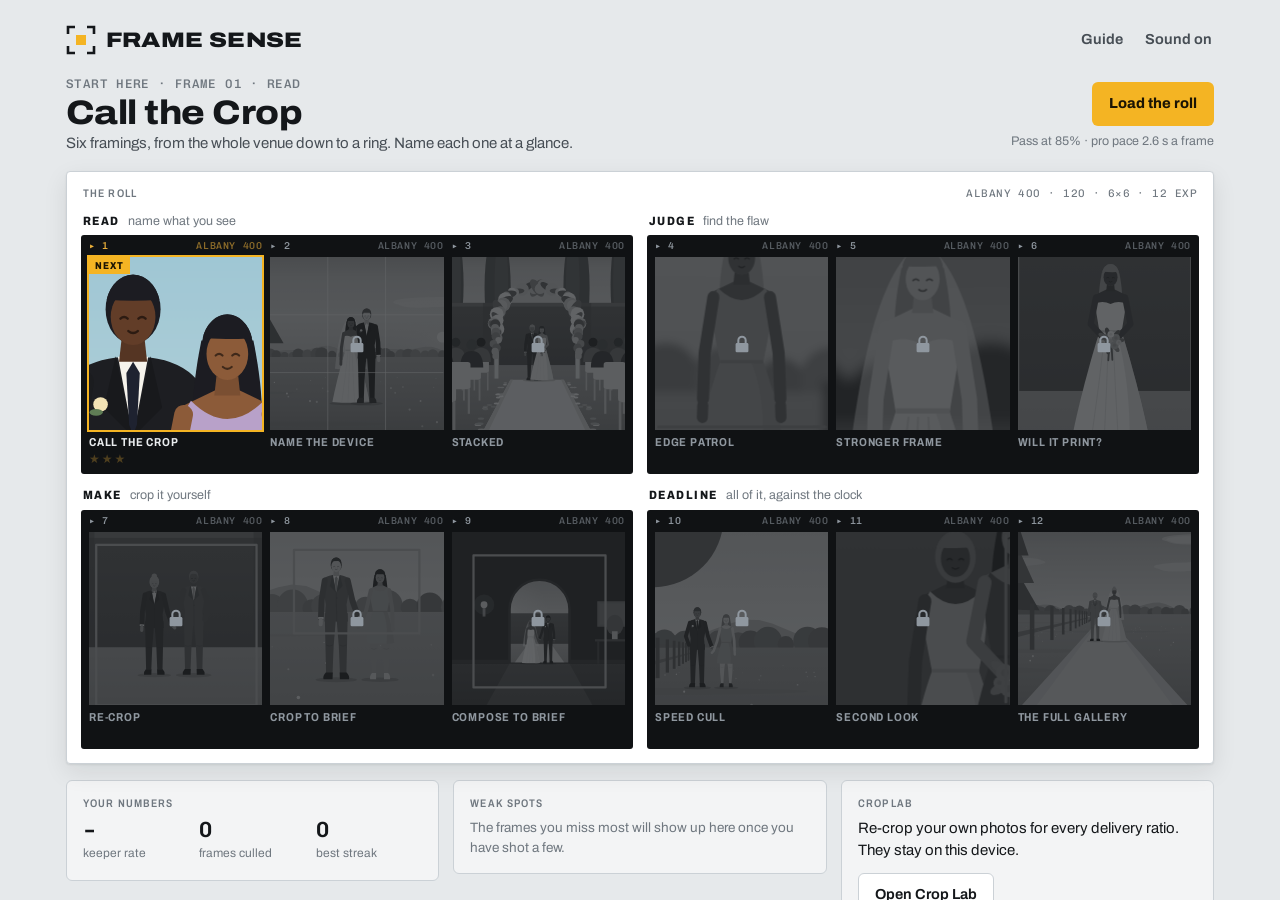
==== frame-sense/index.html @ 5f6c0ddd "Frame Sense: playable build with all twelve levels Adds the interface: the contact-sheet level map, " ====
<!doctype html>
<html lang="en">
<head>
<meta charset="utf-8">
<meta name="viewport" content="width=device-width,initial-scale=1,viewport-fit=cover">
<style>:root{color-scheme:light;padding:env(safe-area-inset-top,0px) 0 env(safe-area-inset-bottom,0px)}body{margin:0;font:14px system-ui,sans-serif}img{max-width:100%}[hidden]{display:none!important}</style>
</head>
<body>
<!-- Frame Sense. Generated by build.mjs from the files in src/. Edit those, then run: node build.mjs -->
<title>Frame Sense</title>
<meta name="claude:viewport-fit-sides" content="cover">
<link rel="stylesheet" href="https://fonts.googleapis.com/css2?family=Archivo:wdth,wght@62..125,100..900&family=Chivo+Mono:wght@400;500;600&display=swap">
<style>
/* Layout: a contact sheet on a light table. One roll of twelve 6x6 frames is the level map;
   a drill is a viewfinder — black stage, frame lines, a data strip underneath. */
:root {
  --bg: #e6e9eb; --surface: #f3f4f5; --raise: #ffffff;
  --ink: #14171a; --ink-2: #474e55; --ink-3: #6f777f; --line: #cbd1d6;
  --film: #101214; --film-2: #1c1f22; --film-ink: #f0b33a; --film-text: #e9ecee; --film-mute: #8f979f;
  --stage: #0c0d0f; --stage-2: #191c1f; --stage-ink: #eceff1; --stage-ink-2: #9ea6ae; --stage-line: #2e3238;
  --marker: #f4b423; --marker-ink: #1b1403; --marker-text: #7a4f00;
  --keep: #167f4f; --keep-bg: #dbf0e4; --miss: #c2332d; --miss-bg: #f8dfdd;
  --keep-hi: #41d28d; --miss-hi: #ff6f69;
  --focus: #14171a;
  --shadow: 0 1px 2px rgba(16, 20, 24, .08), 0 8px 24px rgba(16, 20, 24, .09);
  --font-display: 'Archivo', 'Helvetica Neue', Helvetica, Arial, sans-serif;
  --font-body: 'Archivo', system-ui, -apple-system, 'Segoe UI', Roboto, sans-serif;
  --font-data: 'Chivo Mono', ui-monospace, 'SF Mono', Menlo, Consolas, monospace;
  --gut-l: max(16px, env(safe-area-inset-left, 0px));
  --gut-r: max(16px, env(safe-area-inset-right, 0px));
}
@media (prefers-color-scheme: dark) {
  :root:not([data-theme="light"]) {
    --bg: #15171a; --surface: #1c1f22; --raise: #25292d;
    --ink: #eceef0; --ink-2: #b0b7be; --ink-3: #858d95; --line: #353b41;
    --film: #07080a; --film-2: #141618; --film-ink: #f0b33a; --film-text: #e9ecee; --film-mute: #8f979f;
    --stage: #07080a; --stage-2: #141618; --stage-ink: #eceff1; --stage-ink-2: #9ea6ae; --stage-line: #2e3238;
    --marker: #f4b423; --marker-ink: #1b1403; --marker-text: #f4b423;
    --keep: #41d28d; --keep-bg: #12301f; --miss: #ff6f69; --miss-bg: #3a1917;
    --keep-hi: #41d28d; --miss-hi: #ff6f69;
    --focus: #f4b423;
    --shadow: 0 1px 2px rgba(0, 0, 0, .4), 0 8px 24px rgba(0, 0, 0, .35);
    color-scheme: dark;
  }
}
:root[data-theme="dark"] {
  --bg: #15171a; --surface: #1c1f22; --raise: #25292d;
  --ink: #eceef0; --ink-2: #b0b7be; --ink-3: #858d95; --line: #353b41;
  --film: #07080a; --film-2: #141618; --film-ink: #f0b33a; --film-text: #e9ecee; --film-mute: #8f979f;
  --stage: #07080a; --stage-2: #141618; --stage-ink: #eceff1; --stage-ink-2: #9ea6ae; --stage-line: #2e3238;
  --marker: #f4b423; --marker-ink: #1b1403; --marker-text: #f4b423;
  --keep: #41d28d; --keep-bg: #12301f; --miss: #ff6f69; --miss-bg: #3a1917;
  --keep-hi: #41d28d; --miss-hi: #ff6f69;
  --focus: #f4b423;
  --shadow: 0 1px 2px rgba(0, 0, 0, .4), 0 8px 24px rgba(0, 0, 0, .35);
  color-scheme: dark;
}

html, body { height: 100%; }
body {
  background: var(--bg); color: var(--ink);
  font-family: var(--font-body); font-size: 15px; line-height: 1.45;
  -webkit-text-size-adjust: 100%; -webkit-tap-highlight-color: transparent;
  overflow: hidden;
}
*, *::before, *::after { box-sizing: border-box; }
h1, h2, h3, p, ul, ol, figure { margin: 0; }
ul, ol { padding: 0; list-style: none; }
button { font: inherit; color: inherit; background: none; border: 0; padding: 0; cursor: pointer; }
button:disabled { cursor: default; }
svg { display: block; }
:focus-visible { outline: 2px solid var(--focus); outline-offset: 2px; }

.app { height: 100%; }
.screen { height: 100%; overflow-y: auto; overscroll-behavior: contain; -webkit-overflow-scrolling: touch; }
.wrap { max-width: 1180px; margin-inline: auto; padding-left: var(--gut-l); padding-right: var(--gut-r); padding-block: 18px 40px; }

/* ---------- type ---------- */
.label { font: 600 11px/1.2 var(--font-display); font-stretch: 82%; letter-spacing: .1em; text-transform: uppercase; color: var(--ink-3); }
.data { font-family: var(--font-data); font-variant-numeric: tabular-nums; }
.h-display { font: 800 clamp(28px, 5vw, 44px)/1.02 var(--font-display); font-stretch: 112%; letter-spacing: -.015em; text-wrap: balance; }
.h-2 { font: 750 20px/1.15 var(--font-display); font-stretch: 106%; letter-spacing: -.005em; text-wrap: balance; }
.lede { font-size: 16px; color: var(--ink-2); max-width: 62ch; }

/* ---------- buttons ---------- */
.btn {
  display: inline-flex; align-items: center; justify-content: center; gap: 8px;
  min-height: 44px; padding: 9px 16px; border-radius: 6px;
  border: 1px solid var(--line); background: var(--raise); color: var(--ink);
  font: 650 14.5px/1.1 var(--font-body); white-space: nowrap;
  transition: transform .08s ease, background-color .12s ease, border-color .12s ease;
}
.btn:hover { border-color: var(--ink-3); }
.btn:active { transform: translateY(1px); }
.btn-primary { background: var(--marker); color: var(--marker-ink); border-color: transparent; font-weight: 750; }
.btn-primary:hover { border-color: transparent; filter: brightness(1.05); }
.btn-quiet { background: transparent; border-color: transparent; color: var(--ink-2); padding-inline: 10px; }
.btn-quiet:hover { background: var(--surface); border-color: transparent; color: var(--ink); }
.btn[disabled] { opacity: .45; }
.btn kbd, .opt kbd, .hintkey {
  font: 500 11px/1 var(--font-data); padding: 3px 5px; border-radius: 4px; border: 1px solid currentColor; opacity: .55;
}
@media (hover: none) { .btn kbd, .opt kbd, .hintkey, .keys-only { display: none !important; } }

/* ---------- home ---------- */
.mast { display: flex; align-items: center; gap: 14px; flex-wrap: wrap; padding-bottom: 16px; }
.brand { display: flex; align-items: center; gap: 10px; margin-right: auto; }
.brand svg { width: 30px; height: 30px; flex: none; }
.brand h1 { font: 850 clamp(17px, 4.7vw, 21px)/1 var(--font-display); font-stretch: 122%; letter-spacing: .01em; text-transform: uppercase; white-space: nowrap; }
.mast-tools { display: flex; gap: 2px; margin-right: -8px; }
.mast-tools .btn { padding-inline: 9px; }

.sheet { background: var(--raise); border: 1px solid var(--line); border-radius: 4px; padding: 14px; box-shadow: var(--shadow); min-width: 0; container: sheet / inline-size; margin-block: 16px; }
.strips { display: grid; gap: 12px 14px; grid-template-columns: minmax(0, 1fr); }
@container sheet (min-width: 820px) { .strips { grid-template-columns: repeat(2, minmax(0, 1fr)); } }
.sheet-head { display: flex; justify-content: space-between; gap: 12px; align-items: baseline; padding: 0 2px 10px; }
.sheet-head .data { font-size: 11px; color: var(--ink-3); letter-spacing: .04em; }
.strip-name { display: flex; gap: 8px; align-items: baseline; padding: 0 2px 5px; }
.strip-name b { font: 800 12px/1 var(--font-display); font-stretch: 86%; letter-spacing: .12em; text-transform: uppercase; }
.strip-name span { font-size: 12.5px; color: var(--ink-3); }
.strip { background: var(--film); border-radius: 3px; padding: 0 8px; display: grid; grid-template-columns: repeat(3, minmax(0, 1fr)); gap: 0 8px; }
.fr { display: grid; grid-template-rows: auto auto auto; text-align: left; color: var(--film-text); border-radius: 2px; min-width: 0; padding: 0; }
.fr:focus-visible { outline-color: var(--marker); outline-offset: 1px; }
.fr-edge { display: flex; justify-content: space-between; align-items: center; height: 22px; font: 500 10px/1 var(--font-data); color: var(--film-ink); letter-spacing: .06em; white-space: nowrap; overflow: hidden; }
.fr-edge i { font-style: normal; opacity: .55; }
.fr-img { position: relative; aspect-ratio: 1; background: var(--film-2); overflow: hidden; max-width: 100%; }
.fr-img svg { width: 100%; height: 100%; transition: transform .25s ease; }
.fr:not(.is-locked):hover .fr-img svg { transform: scale(1.04); }
.fr-cap { display: flex; flex-direction: column; gap: 3px; padding: 6px 0 9px; min-height: 44px; min-width: 0; }
.fr-cap b { font: 700 11.5px/1.15 var(--font-display); font-stretch: 84%; letter-spacing: .07em; text-transform: uppercase; overflow-wrap: anywhere; }
.stars { font-size: 12px; letter-spacing: 2px; color: var(--film-ink); line-height: 1; white-space: nowrap; }
.stars .off { opacity: .28; }
.fr.is-locked .fr-img svg { opacity: .3; filter: grayscale(1); }
.fr.is-locked .fr-cap b, .fr.is-locked .fr-edge { color: var(--film-mute); }
.fr.is-locked { cursor: default; }
.fr-lock { position: absolute; inset: 0; display: grid; place-items: center; color: var(--film-mute); }
.fr-lock svg { width: 22px; height: 22px; opacity: 1 !important; filter: none !important; transform: none !important; }
.fr.is-next .fr-img { box-shadow: 0 0 0 2px var(--marker); }
.fr-next { position: absolute; left: 0; top: 0; background: var(--marker); color: var(--marker-ink); font: 800 10px/1 var(--font-display); font-stretch: 84%; letter-spacing: .1em; padding: 4px 6px 3px; text-transform: uppercase; }

.cards { display: grid; gap: 14px; grid-template-columns: repeat(auto-fit, minmax(240px, 1fr)); align-items: start; }
.card { background: var(--surface); border: 1px solid var(--line); border-radius: 6px; padding: 16px; min-width: 0; }
.card > .label { display: block; margin-bottom: 8px; }
.next-up { display: grid; grid-template-columns: minmax(0, 1fr) auto; gap: 10px 24px; align-items: center; }
.next-up .num { font: 500 12.5px/1 var(--font-data); color: var(--ink-3); letter-spacing: .03em; }
.next-up h2 { margin: 5px 0 3px; }
.next-up p { color: var(--ink-2); max-width: 62ch; }
.next-up .go { display: grid; gap: 6px; justify-items: end; text-align: right; }
.next-up .goal { font-size: 12.5px; color: var(--ink-3); }
@media (max-width: 640px) { .next-up { grid-template-columns: minmax(0, 1fr); } .next-up .go { justify-items: stretch; text-align: left; } }
.stats { display: grid; grid-template-columns: repeat(3, minmax(0, 1fr)); gap: 10px; }
.stat b { display: block; font: 600 22px/1.1 var(--font-data); font-variant-numeric: tabular-nums; }
.stat span { font-size: 12px; color: var(--ink-3); }
.weak li { display: grid; grid-template-columns: minmax(0, 1fr) 70px 38px; gap: 10px; align-items: center; padding: 5px 0; font-size: 13.5px; }
.weak .bar { height: 5px; background: var(--line); border-radius: 3px; overflow: hidden; }
.weak .bar i { display: block; height: 100%; background: var(--miss); }
.weak .data { font-size: 12px; color: var(--ink-3); text-align: right; }
.muted { color: var(--ink-3); font-size: 13.5px; }
.card .btn { margin-top: 12px; }
.foot { display: flex; flex-wrap: wrap; gap: 6px 16px; align-items: center; padding-top: 14px; font-size: 12.5px; color: var(--ink-3); }
.foot button { text-decoration: underline; text-underline-offset: 3px; color: var(--ink-2); min-height: 32px; }
.confirm { display: flex; gap: 8px; align-items: center; flex-wrap: wrap; }

/* ---------- level brief + guide ---------- */
.crumb { display: flex; align-items: center; gap: 8px; padding-bottom: 14px; }
.level-head { display: grid; gap: 8px; padding-bottom: 18px; }
.level-head .num { font: 500 13px/1 var(--font-data); color: var(--ink-3); letter-spacing: .04em; }
.brief-grid { display: grid; grid-template-columns: minmax(0, 1.1fr) minmax(260px, .9fr); gap: 24px; align-items: start; }
@media (max-width: 820px) { .brief-grid { grid-template-columns: minmax(0, 1fr); } }
.plate { background: var(--stage); border-radius: 4px; padding: 14px; color: var(--stage-ink); min-width: 0; }
.plate svg { width: 100%; height: auto; }
.plate-grid { display: grid; grid-template-columns: repeat(3, minmax(0, 1fr)); gap: 10px; }
@media (max-width: 520px) { .plate-grid { grid-template-columns: repeat(2, minmax(0, 1fr)); } }
.plate-grid figure { min-width: 0; }
.plate-grid figcaption { padding-top: 5px; font: 650 11.5px/1.2 var(--font-display); font-stretch: 86%; letter-spacing: .07em; text-transform: uppercase; }
.plate-grid figcaption i { display: block; font: 400 11.5px/1.3 var(--font-body); font-stretch: 100%; letter-spacing: 0; text-transform: none; color: var(--stage-ink-2); padding-top: 2px; }
.plate-grid .thumb { aspect-ratio: 3 / 2; background: #000; overflow: hidden; }
.plate-grid .thumb svg { width: 100%; height: 100%; }
.rules { display: grid; gap: 9px; }
.rules li { display: grid; grid-template-columns: 16px minmax(0, 1fr); gap: 8px; color: var(--ink-2); }
.rules li::before { content: ''; width: 6px; height: 6px; margin-top: 8px; background: var(--marker); }
.rules b { color: var(--ink); font-weight: 650; }
.targets { display: grid; grid-template-columns: repeat(3, minmax(0, 1fr)); gap: 10px; margin: 16px 0; }
.targets div { border-top: 2px solid var(--ink); padding-top: 7px; min-width: 0; }
.targets b { display: block; font: 600 17px/1.15 var(--font-data); }
.targets span { font-size: 12px; color: var(--ink-3); }
.table { width: 100%; border-collapse: collapse; font-size: 13.5px; }
.table th { text-align: left; font: 600 11px/1.2 var(--font-display); font-stretch: 82%; letter-spacing: .1em; text-transform: uppercase; color: var(--ink-3); padding: 0 8px 6px 0; }
.table td { padding: 6px 8px 6px 0; border-top: 1px solid var(--line); }
.table td.data { font-size: 12.5px; white-space: nowrap; }
.guide-sec { padding: 22px 0; border-top: 1px solid var(--line); display: grid; gap: 14px; }
.guide-sec:first-of-type { border-top: 0; padding-top: 4px; }

/* ---------- drill ---------- */
.screen.drill, .screen.lab { display: flex; flex-direction: column; overflow: hidden; background: var(--stage); }
.bar { flex: none; display: flex; align-items: center; gap: 10px; min-height: 48px; padding: 4px var(--gut-r) 4px var(--gut-l); background: var(--stage); color: var(--stage-ink); border-bottom: 1px solid var(--stage-line); }
.bar .x { width: 40px; height: 40px; display: grid; place-items: center; border-radius: 6px; color: var(--stage-ink-2); flex: none; margin-left: -8px; }
.bar .x:hover { color: var(--stage-ink); background: var(--stage-2); }
.bar :focus-visible { outline-color: var(--marker); }
.bar-title { min-width: 0; display: flex; flex-direction: column; gap: 5px; margin-right: auto; }
.bar-title b { font: 750 13px/1 var(--font-display); font-stretch: 86%; letter-spacing: .1em; text-transform: uppercase; white-space: nowrap; overflow: hidden; text-overflow: ellipsis; }
.pips { display: flex; gap: 3px; flex-wrap: nowrap; }
.pip { width: 9px; height: 5px; background: var(--stage-line); border-radius: 1px; flex: none; }
.pip.k { background: var(--keep-hi); } .pip.m { background: var(--miss-hi); } .pip.now { background: var(--marker); }
.readout { display: flex; gap: 14px; align-items: center; flex: none; }
.readout div { display: flex; flex-direction: column; align-items: flex-end; gap: 3px; }
.readout b { font: 600 15px/1 var(--font-data); font-variant-numeric: tabular-nums; }
.readout span { font: 600 9.5px/1 var(--font-display); font-stretch: 82%; letter-spacing: .1em; text-transform: uppercase; color: var(--stage-ink-2); }
.readout .clock b { font-size: 19px; color: var(--marker); }
.readout .clock.low b { color: var(--miss-hi); }
@media (max-width: 460px) { .readout .opt-stat { display: none; } }

.stage { flex: 1 1 auto; min-height: 0; position: relative; background: var(--stage); overflow: hidden; }
.frames { position: absolute; inset: 0; display: flex; align-items: center; justify-content: center; gap: 12px; padding: 16px; }
.frames.col { flex-direction: column; }
.frame { position: relative; flex: none; background: #000; box-shadow: 0 0 0 1px rgba(255, 255, 255, .16); max-width: 100%; }
.frame > svg { width: 100%; height: 100%; }
button.frame { cursor: pointer; }
button.frame:hover { box-shadow: 0 0 0 2px rgba(255, 255, 255, .6); }
button.frame:focus-visible { outline-color: var(--marker); outline-offset: 3px; }
.frame-tag { position: absolute; left: 8px; top: 8px; font: 600 12px/1 var(--font-data); color: #fff; background: rgba(0, 0, 0, .6); padding: 4px 7px; border-radius: 3px; pointer-events: none; }
.frame.is-good { box-shadow: 0 0 0 3px var(--keep-hi); }
.frame.is-bad { box-shadow: 0 0 0 3px var(--miss-hi); }
.frame.flash-k { animation: flashK .5s ease-out; }
.frame.flash-m { animation: flashM .5s ease-out; }
@keyframes flashK { 0% { box-shadow: 0 0 0 5px var(--keep-hi); } 100% { box-shadow: 0 0 0 1px rgba(255, 255, 255, .16); } }
@keyframes flashM { 0% { box-shadow: 0 0 0 5px var(--miss-hi); } 100% { box-shadow: 0 0 0 1px rgba(255, 255, 255, .16); } }

/* edge patrol: the frame's own edges are the buttons */
.edge-zone { position: absolute; z-index: 2; }
.edge-zone[data-edge="top"] { inset: -14px 0 auto 0; height: calc(24% + 14px); }
.edge-zone[data-edge="bottom"] { inset: auto 0 -14px 0; height: calc(24% + 14px); }
.edge-zone[data-edge="left"] { inset: 24% auto 24% -14px; width: calc(24% + 14px); }
.edge-zone[data-edge="right"] { inset: 24% -14px 24% auto; width: calc(24% + 14px); }
.edge-zone::before { content: ''; position: absolute; background: rgba(255, 255, 255, .38); border-radius: 3px; transition: background-color .1s ease, transform .1s ease; }
.edge-zone[data-edge="top"]::before { top: 3px; left: 50%; width: 54px; height: 5px; margin-left: -27px; }
.edge-zone[data-edge="bottom"]::before { bottom: 3px; left: 50%; width: 54px; height: 5px; margin-left: -27px; }
.edge-zone[data-edge="left"]::before { left: 3px; top: 50%; width: 5px; height: 54px; margin-top: -27px; }
.edge-zone[data-edge="right"]::before { right: 3px; top: 50%; width: 5px; height: 54px; margin-top: -27px; }
.edge-zone::after { content: ''; position: absolute; inset: 14px 0 0 0; opacity: 0; transition: opacity .1s ease; }
.edge-zone[data-edge="top"]::after { inset: 14px 0 0 0; background: linear-gradient(to bottom, rgba(244, 180, 35, .5), rgba(244, 180, 35, 0)); }
.edge-zone[data-edge="bottom"]::after { inset: 0 0 14px 0; background: linear-gradient(to top, rgba(244, 180, 35, .5), rgba(244, 180, 35, 0)); }
.edge-zone[data-edge="left"]::after { inset: 0 0 0 14px; background: linear-gradient(to right, rgba(244, 180, 35, .5), rgba(244, 180, 35, 0)); }
.edge-zone[data-edge="right"]::after { inset: 0 14px 0 0; background: linear-gradient(to left, rgba(244, 180, 35, .5), rgba(244, 180, 35, 0)); }
.edge-zone:hover::before, .edge-zone:focus-visible::before { background: var(--marker); }
.edge-zone:hover::after, .edge-zone:focus-visible::after { opacity: 1; }
.edge-zone:focus-visible { outline: none; }
.edge-zone:disabled { display: none; }

.stage-next { position: absolute; right: var(--gut-r); bottom: 14px; z-index: 4; box-shadow: 0 4px 18px rgba(0, 0, 0, .5); }
.stage-next:focus-visible { outline-color: #fff; }
.leave { position: absolute; inset: 0; z-index: 6; display: grid; place-items: center; background: rgba(6, 7, 8, .82); padding: 16px; }
.leave-card { background: var(--raise); color: var(--ink); border-radius: 8px; padding: 18px; max-width: 320px; display: grid; gap: 10px; box-shadow: var(--shadow); }
.leave-card b { font: 750 18px/1.2 var(--font-display); }
.leave-card p { color: var(--ink-2); }

/* overlays drawn inside frames */
.ov-thin { fill: none; stroke: #fff; stroke-opacity: .6; stroke-width: 1; vector-effect: non-scaling-stroke; }
.ov-dash { fill: none; stroke: #fff; stroke-opacity: .8; stroke-width: 1.25; stroke-dasharray: 5 4; vector-effect: non-scaling-stroke; }
.ov-acc { fill: none; stroke: var(--marker); stroke-width: 2.25; vector-effect: non-scaling-stroke; stroke-linecap: round; stroke-linejoin: round; }
.ov-acc-dash { fill: none; stroke: var(--marker); stroke-width: 2; stroke-dasharray: 7 5; vector-effect: non-scaling-stroke; }
.ov-good { fill: none; stroke: var(--keep-hi); stroke-width: 2.5; vector-effect: non-scaling-stroke; stroke-linecap: round; }
.ov-bad { fill: none; stroke: var(--miss-hi); stroke-width: 3; vector-effect: non-scaling-stroke; stroke-linecap: round; }
.ov-dim { fill: #050607; fill-opacity: .6; }
.ov-hatch { fill: var(--marker); fill-opacity: .14; stroke: var(--marker); stroke-opacity: .8; stroke-width: 1.25; stroke-dasharray: 5 4; vector-effect: non-scaling-stroke; }
.ov-chip { fill: #0a0b0c; fill-opacity: .82; }
.ov-chip.acc { fill: var(--marker); fill-opacity: 1; }
.ov-chip.bad { fill: var(--miss-hi); fill-opacity: 1; }
.ov-chip.good { fill: var(--keep-hi); fill-opacity: 1; }
.ov-text { font-family: var(--font-data); font-weight: 600; fill: #fff; }
.ov-text.dark { fill: #121212; }

/* console: prompt, choices, verdict */
.console { flex: none; background: var(--bg); color: var(--ink); border-top: 1px solid var(--line); max-height: 62%; overflow-y: auto; }
.console-in { max-width: 860px; margin-inline: auto; padding: 12px var(--gut-r) 14px var(--gut-l); display: grid; gap: 10px; }
.ask { display: flex; align-items: center; gap: 8px 10px; min-height: 30px; flex-wrap: wrap; }
.ask-text { flex: 1 1 auto; min-width: 0; font: 650 16px/1.25 var(--font-body); text-wrap: balance; }
@media (max-width: 560px) { .ask-text { font-size: 15px; min-height: 2.6em; display: flex; flex-direction: column; justify-content: center; } .ask-text .verdict { align-self: flex-start; margin-bottom: 4px; } }
.ask-text small { display: block; font: 400 13.5px/1.35 var(--font-body); color: var(--ink-2); padding-top: 3px; }
.verdict { display: inline-block; font: 800 12px/1 var(--font-display); font-stretch: 86%; letter-spacing: .1em; text-transform: uppercase; padding: 5px 7px 4px; border-radius: 3px; margin-right: 8px; vertical-align: 1px; }
.verdict.k { background: var(--keep-bg); color: var(--keep); } .verdict.m { background: var(--miss-bg); color: var(--miss); }
.chip { flex: none; font: 600 12.5px/1 var(--font-data); padding: 6px 8px; border-radius: 4px; border: 1px solid var(--ink); white-space: nowrap; display: inline-flex; align-items: center; gap: 7px; }
.chip i { display: block; border: 1.5px solid currentColor; }
.opts { display: grid; gap: 8px; grid-template-columns: repeat(3, minmax(0, 1fr)); }
.opts.two { grid-template-columns: repeat(2, minmax(0, 1fr)); }
@media (max-width: 560px) { .opts { grid-template-columns: repeat(2, minmax(0, 1fr)); } }
.opt {
  display: flex; align-items: center; gap: 9px; min-height: 46px; padding: 8px 11px; text-align: left; min-width: 0;
  border: 1px solid var(--line); border-radius: 6px; background: var(--raise);
  transition: border-color .1s ease, background-color .1s ease, transform .06s ease;
}
.opt:hover:not(:disabled) { border-color: var(--ink-3); }
.opt:active:not(:disabled) { transform: translateY(1px); }
.opt span { min-width: 0; display: grid; gap: 1px; }
.opt b { font: 650 14.5px/1.15 var(--font-body); overflow-wrap: anywhere; }
.opt i { font: 400 12px/1.2 var(--font-body); color: var(--ink-3); }
@media (max-width: 720px) { .opt i { display: none; } }
.opt[aria-pressed="true"] { border-color: var(--ink); box-shadow: inset 0 0 0 1px var(--ink); }
.opt.is-right { background: var(--keep-bg); border-color: var(--keep); box-shadow: inset 0 0 0 1px var(--keep); }
.opt.is-wrong { background: var(--miss-bg); border-color: var(--miss); box-shadow: inset 0 0 0 1px var(--miss); }
.opt.is-missed { border-color: var(--keep); border-style: dashed; box-shadow: none; }
.opt:disabled:not(.is-right):not(.is-wrong):not(.is-missed) { opacity: .55; }
.dpad { display: grid; grid-template-columns: repeat(3, minmax(0, 1fr)); grid-template-areas: ". top ." "left clean right" ". bottom ."; gap: 6px; max-width: 420px; margin-inline: auto; width: 100%; }
.dpad .opt { justify-content: center; min-height: 42px; }
.dpad [data-key="top"] { grid-area: top; } .dpad [data-key="left"] { grid-area: left; } .dpad [data-key="right"] { grid-area: right; }
.dpad [data-key="bottom"] { grid-area: bottom; } .dpad [data-key="clean"] { grid-area: clean; }
.notes { display: grid; gap: 7px; }
.notes li { display: grid; grid-template-columns: 18px minmax(0, 1fr) auto; gap: 8px; align-items: start; font-size: 14px; }
.notes .mk { width: 16px; height: 16px; margin-top: 2px; border-radius: 50%; display: grid; place-items: center; font: 800 10px/1 var(--font-display); color: #fff; }
.notes .mk.y { background: var(--keep); } .notes .mk.n { background: var(--miss); } .notes .mk.p { background: var(--marker); color: var(--marker-ink); }
.notes .data { font-size: 12px; color: var(--ink-3); white-space: nowrap; padding-top: 2px; }
.scoreline { display: flex; align-items: baseline; gap: 10px; flex-wrap: wrap; }
.scoreline b { font: 600 26px/1 var(--font-data); }
.row { display: flex; gap: 8px; align-items: center; flex-wrap: wrap; }
.row.end { justify-content: flex-end; }

/* crop tool */
.ct { position: relative; overflow: hidden; touch-action: none; user-select: none; -webkit-user-select: none; }
.ct > svg, .ct > img { width: 100%; height: 100%; pointer-events: none; }
.ct > img { object-fit: fill; display: block; }
.ct-box { position: absolute; box-shadow: 0 0 0 4000px rgba(5, 6, 7, .64); outline: 1.5px solid #fff; cursor: move; touch-action: none; }
.ct-box:focus-visible { outline: 2px solid var(--marker); }
.ct-grid { position: absolute; inset: 0; pointer-events: none; background:
  linear-gradient(to right, transparent calc(33.333% - .5px), rgba(255, 255, 255, .42) calc(33.333% - .5px), rgba(255, 255, 255, .42) calc(33.333% + .5px), transparent calc(33.333% + .5px), transparent calc(66.666% - .5px), rgba(255, 255, 255, .42) calc(66.666% - .5px), rgba(255, 255, 255, .42) calc(66.666% + .5px), transparent calc(66.666% + .5px)),
  linear-gradient(to bottom, transparent calc(33.333% - .5px), rgba(255, 255, 255, .42) calc(33.333% - .5px), rgba(255, 255, 255, .42) calc(33.333% + .5px), transparent calc(33.333% + .5px), transparent calc(66.666% - .5px), rgba(255, 255, 255, .42) calc(66.666% - .5px), rgba(255, 255, 255, .42) calc(66.666% + .5px), transparent calc(66.666% + .5px)); }
.ct-h { position: absolute; width: 40px; height: 40px; touch-action: none; }
.ct-h::before { content: ''; position: absolute; width: 16px; height: 16px; border: 0 solid #fff; }
.ct-h[data-c="nw"] { left: -14px; top: -14px; cursor: nwse-resize; } .ct-h[data-c="nw"]::before { left: 12px; top: 12px; border-width: 3.5px 0 0 3.5px; }
.ct-h[data-c="ne"] { right: -14px; top: -14px; cursor: nesw-resize; } .ct-h[data-c="ne"]::before { right: 12px; top: 12px; border-width: 3.5px 3.5px 0 0; }
.ct-h[data-c="sw"] { left: -14px; bottom: -14px; cursor: nesw-resize; } .ct-h[data-c="sw"]::before { left: 12px; bottom: 12px; border-width: 0 0 3.5px 3.5px; }
.ct-h[data-c="se"] { right: -14px; bottom: -14px; cursor: nwse-resize; } .ct-h[data-c="se"]::before { right: 12px; bottom: 12px; border-width: 0 3.5px 3.5px 0; }
.ct.is-locked .ct-box { cursor: default; outline-color: var(--marker); }
.ct.is-locked .ct-h, .ct.is-locked .ct-grid { display: none; }
.ct-ref { position: absolute; outline: 2px dashed #fff; pointer-events: none; }
.ct-ref span { position: absolute; left: 0; top: -22px; font: 600 11px/1 var(--font-data); background: #fff; color: #111; padding: 4px 6px; border-radius: 3px; white-space: nowrap; }
.ct-mark { position: absolute; outline: 2px dashed var(--marker); background: rgba(244, 180, 35, .12); pointer-events: none; }

/* ---------- results ---------- */
.result-head { display: grid; gap: 10px; padding-bottom: 18px; }
.bigstars { font-size: 34px; letter-spacing: 6px; color: var(--marker-text); line-height: 1; }
.bigstars .off { opacity: .22; }
.result-grid { display: grid; grid-template-columns: minmax(0, 1fr) minmax(0, 1fr); gap: 24px; align-items: start; }
@media (max-width: 820px) { .result-grid { grid-template-columns: minmax(0, 1fr); } }
.breakdown li { display: grid; grid-template-columns: minmax(0, 1fr) auto; gap: 10px; padding: 7px 0; border-top: 1px solid var(--line); font-size: 14px; }
.breakdown li:first-child { border-top: 0; }
.breakdown .data { font-size: 12.5px; color: var(--ink-2); }
.review { display: grid; gap: 12px; }
.review li { display: grid; grid-template-columns: 112px minmax(0, 1fr); gap: 12px; align-items: start; }
.review .thumb { background: #000; overflow: hidden; }
.review .thumb svg { width: 100%; height: 100%; }
.review p { font-size: 13.5px; color: var(--ink-2); }
.review b { display: block; font-size: 14px; color: var(--ink); }

/* ---------- crop lab ---------- */
.lab-tray { flex: none; display: flex; gap: 8px; padding: 8px var(--gut-r) 8px var(--gut-l); overflow-x: auto; background: var(--stage); border-bottom: 1px solid var(--stage-line); }
.lab-tray button { flex: none; width: 56px; height: 56px; border-radius: 3px; overflow: hidden; background: var(--stage-2); box-shadow: 0 0 0 1px var(--stage-line); color: var(--stage-ink-2); display: grid; place-items: center; }
.lab-tray button img { width: 100%; height: 100%; object-fit: cover; display: block; }
.lab-tray button[aria-current="true"] { box-shadow: 0 0 0 2px var(--marker); }
.lab-tray :focus-visible { outline-color: var(--marker); }
.lab-empty { position: absolute; inset: 0; display: grid; place-content: center; justify-items: center; gap: 12px; text-align: center; color: var(--stage-ink-2); padding: 24px; }
.lab-empty b { color: var(--stage-ink); font: 750 20px/1.2 var(--font-display); font-stretch: 106%; }
.lab-empty p { max-width: 40ch; }
.segs { display: flex; flex-wrap: wrap; gap: 6px; }
.seg { min-height: 38px; padding: 6px 11px; border: 1px solid var(--line); border-radius: 6px; background: var(--raise); font: 600 12.5px/1 var(--font-data); }
.seg[aria-pressed="true"] { background: var(--ink); color: var(--bg); border-color: var(--ink); }
.sheet-out { display: grid; grid-template-columns: repeat(auto-fill, minmax(120px, 1fr)); gap: 10px; }
.sheet-out figure { min-width: 0; }
.sheet-out canvas { width: 100%; height: auto; display: block; background: #000; }
.sheet-out figcaption { font: 500 11.5px/1.3 var(--font-data); color: var(--ink-2); padding-top: 4px; }

.sr { position: absolute; width: 1px; height: 1px; overflow: hidden; clip-path: inset(50%); white-space: nowrap; }
.toast { position: fixed; left: 50%; bottom: calc(18px + env(safe-area-inset-bottom, 0px)); transform: translateX(-50%); background: var(--ink); color: var(--bg); font-size: 13.5px; padding: 9px 14px; border-radius: 6px; z-index: 50; box-shadow: var(--shadow); max-width: calc(100% - 32px); }
@media (prefers-reduced-motion: reduce) { *, *::before, *::after { animation-duration: .001s !important; transition-duration: .001s !important; } }
</style>
<div class="app" id="app">

  <section class="screen" data-screen="home">
    <div class="wrap">
      <header class="mast">
        <div class="brand">
          <svg viewBox="0 0 30 30" aria-hidden="true"><path d="M2 9V2h7M21 2h7v7M28 21v7h-7M9 28H2v-7" fill="none" stroke="currentColor" stroke-width="2.6"/><rect x="10" y="10" width="10" height="10" fill="var(--marker)"/></svg>
          <h1>Frame Sense</h1>
        </div>
        <div class="mast-tools">
          <button class="btn btn-quiet" id="btnGuide" type="button">Guide</button>
          <button class="btn btn-quiet" id="btnSound" type="button" aria-pressed="true">Sound on</button>
        </div>
      </header>
      <div id="nextUp"></div>
      <div class="sheet" id="sheet"></div>
      <div class="cards" id="side"></div>
      <div class="foot" id="foot"></div>
    </div>
  </section>

  <section class="screen" data-screen="level" hidden><div class="wrap" id="levelBody"></div></section>

  <section class="screen drill" data-screen="drill" hidden>
    <header class="bar">
      <button class="x" id="drillExit" type="button" aria-label="Leave this run">
        <svg viewBox="0 0 20 20" width="18" height="18" aria-hidden="true"><path d="M4 4l12 12M16 4L4 16" stroke="currentColor" stroke-width="2.2" stroke-linecap="round"/></svg>
      </button>
      <div class="bar-title"><b id="drillName"></b><div class="pips" id="pips"></div></div>
      <div class="readout" id="readout"></div>
    </header>
    <div class="stage" id="stage">
      <div class="frames" id="frames"></div>
      <button class="btn btn-primary stage-next" id="btnNext" type="button" hidden>Next <kbd>↵</kbd></button>
      <div class="leave" id="leave" hidden>
        <div class="leave-card" role="dialog" aria-labelledby="leaveTitle">
          <b id="leaveTitle">Leave this run?</b>
          <p>The frames you have answered will not count.</p>
          <div class="row">
            <button class="btn btn-primary" id="btnStay" type="button">Keep shooting</button>
            <button class="btn" id="btnLeave" type="button">Leave</button>
          </div>
        </div>
      </div>
    </div>
    <div class="console"><div class="console-in" id="console"></div></div>
    <div class="sr" id="live" aria-live="polite"></div>
  </section>

  <section class="screen" data-screen="result" hidden><div class="wrap" id="resultBody"></div></section>

  <section class="screen" data-screen="guide" hidden><div class="wrap" id="guideBody"></div></section>

  <section class="screen lab" data-screen="lab" hidden>
    <header class="bar">
      <button class="x" id="labExit" type="button" aria-label="Back to the roll">
        <svg viewBox="0 0 20 20" width="18" height="18" aria-hidden="true"><path d="M4 4l12 12M16 4L4 16" stroke="currentColor" stroke-width="2.2" stroke-linecap="round"/></svg>
      </button>
      <div class="bar-title"><b>Crop Lab</b></div>
      <div class="readout">
        <input class="sr" type="file" id="labFile" accept="image/*" multiple tabindex="-1">
        <button class="btn btn-primary" id="labAdd" type="button">Add photos</button>
      </div>
    </header>
    <div class="lab-tray" id="labTray" hidden></div>
    <div class="stage" id="labStage">
      <div class="frames" id="labFrames"></div>
      <div class="lab-empty" id="labEmpty">
        <b>Practise on your own frames</b>
        <p>Add a few photos and re-crop them for every delivery ratio. They stay on this device and are never uploaded.</p>
        <button class="btn btn-primary" id="labAdd2" type="button">Add photos</button>
      </div>
    </div>
    <div class="console"><div class="console-in" id="labConsole"></div></div>
  </section>

</div>
<div class="toast" id="toast" role="status" hidden></div>
<script>
(() => {
'use strict';
/* ============================================================
   UTILITIES
   ============================================================ */
const clamp = (v, a, b) => Math.max(a, Math.min(b, v));
const lerp = (a, b, t) => a + (b - a) * t;
const r1 = v => Math.round(v * 10) / 10;
const $ = (sel, root) => (root || document).querySelector(sel);
const $$ = (sel, root) => Array.from((root || document).querySelectorAll(sel));
const esc = s => String(s).replace(/[&<>"]/g, c => ({ '&': '&amp;', '<': '&lt;', '>': '&gt;', '"': '&quot;' }[c]));

function mulberry32(seed) {
  let a = seed >>> 0;
  return () => {
    a = (a + 0x6D2B79F5) | 0;
    let t = Math.imul(a ^ (a >>> 15), 1 | a);
    t = (t + Math.imul(t ^ (t >>> 7), 61 | t)) ^ t;
    return ((t ^ (t >>> 14)) >>> 0) / 4294967296;
  };
}
/* Seeded random source. Every scene is built from one seed so the same
   scene can be drawn twice (side-by-side crops) and replayed in tests. */
function RNG(seed) {
  const f = mulberry32(seed);
  const R = () => f();
  R.range = (a, b) => a + (b - a) * f();
  R.int = (a, b) => Math.floor(a + (b - a + 1) * f());
  R.pick = arr => arr[Math.floor(f() * arr.length)];
  R.chance = p => f() < p;
  R.sign = () => (f() < 0.5 ? -1 : 1);
  R.shuffle = arr => {
    const a = arr.slice();
    for (let i = a.length - 1; i > 0; i--) {
      const j = Math.floor(f() * (i + 1));
      [a[i], a[j]] = [a[j], a[i]];
    }
    return a;
  };
  R.weighted = pairs => {
    let total = 0;
    for (const p of pairs) total += p[1];
    let t = f() * total;
    for (const p of pairs) { t -= p[1]; if (t <= 0) return p[0]; }
    return pairs[pairs.length - 1][0];
  };
  return R;
}
let SEED_COUNTER = (Date.now() ^ (Math.random() * 0x7fffffff)) >>> 0;
const nextSeed = () => (SEED_COUNTER = (SEED_COUNTER + 0x9E3779B9) >>> 0);

/* ---- colour ---- */
function hex2rgb(h) {
  h = h.replace('#', '');
  if (h.length === 3) h = h.split('').map(c => c + c).join('');
  const n = parseInt(h, 16);
  return [(n >> 16) & 255, (n >> 8) & 255, n & 255];
}
function rgb2hex(r, g, b) {
  return '#' + [r, g, b].map(v => clamp(Math.round(v), 0, 255).toString(16).padStart(2, '0')).join('');
}
function mix(a, b, t) {
  const A = hex2rgb(a), B = hex2rgb(b);
  return rgb2hex(lerp(A[0], B[0], t), lerp(A[1], B[1], t), lerp(A[2], B[2], t));
}
const shade = (c, t) => (t >= 0 ? mix(c, '#ffffff', t) : mix(c, '#000000', -t));

/* ---- rectangles: {x, y, w, h} ---- */
const rect = (x, y, w, h) => ({ x, y, w, h });
const rRight = r => r.x + r.w;
const rBottom = r => r.y + r.h;
const rInset = (r, d) => rect(r.x + d, r.y + d, r.w - 2 * d, r.h - 2 * d);
function rUnion(a, b) {
  const x = Math.min(a.x, b.x), y = Math.min(a.y, b.y);
  return rect(x, y, Math.max(rRight(a), rRight(b)) - x, Math.max(rBottom(a), rBottom(b)) - y);
}
const rContains = (outer, inner, pad = 0) =>
  inner.x >= outer.x + pad && inner.y >= outer.y + pad &&
  rRight(inner) <= rRight(outer) - pad && rBottom(inner) <= rBottom(outer) - pad;
const fmtPct = v => Math.round(v * 100) + '%';

/* ============================================================
   FIGURES — stylised people with known anatomy.
   Every figure reports where its joints, hands and head are, so the
   game can build crops on purpose and judge the player's crops.
   All measurements are fractions of the figure's height, measured
   down from the top of the head.
   ============================================================ */
const SKIN = ['#F3CDAE', '#E8B892', '#D29C70', '#B37C51', '#8C5B39', '#623D28'];
const HAIR = ['#2B1E18', '#4B3123', '#6E4A2C', '#A9793F', '#D0A85E', '#1C1C22', '#8C3E22', '#9E9C98'];
const SUITS = ['#24324D', '#2E3136', '#3B4A3F', '#5B2A33', '#4C607A', '#1D1E22', '#7F858D', '#A98F6A'];
const GOWNS = ['#FBF7EE', '#FFFFFF', '#F5EBDB', '#F9E9E3'];
const DRESSES = ['#9DB09A', '#8FA9C4', '#E0AFA8', '#7A3B46', '#D1A545', '#C6765B', '#6E7FA8', '#B8A1C9'];
const FLOWERS = [
  ['#F6D5CF', '#FFFFFF', '#E7A9A0', '#C9828A'],
  ['#FFFFFF', '#F3E3B5', '#F7C8A0', '#E9967A'],
  ['#E9D7F0', '#FFFFFF', '#B79AD0', '#8F6FB0'],
  ['#FFFFFF', '#F4EEDF', '#DCE6D2', '#F0C9C9'],
  ['#F5B8A6', '#F7DCC2', '#D9695F', '#A7354B'],
];
const LEAF = ['#5F7D55', '#7A9668', '#4C6A47'];

const BODY = {
  chin: 0.126, neck: 0.15, shoulder: 0.176, chest: 0.25, elbow: 0.358, waist: 0.388,
  hip: 0.47, crotch: 0.505, wrist: 0.495, fingertip: 0.562, midThigh: 0.622,
  knee: 0.725, midShin: 0.835, ankle: 0.945, feet: 1,
};
/* Where a frame edge can land cleanly, by crop name. */
const CUT = { tight: 0.278, waist: 0.432, threeq: 0.622, shin: 0.835 };

/* Arm poses: elbow, wrist and fingertip for side s (-1 = viewer's left). */
const ARM_POSE = {
  down:    (s, w) => ({ el: [s * (w + 0.026), 0.358], wr: [s * (w + 0.031), 0.495], tip: [s * (w + 0.033), 0.562] }),
  akimbo:  (s, w) => ({ el: [s * (w + 0.11), 0.338], wr: [s * (w + 0.02), 0.442], tip: [s * (w - 0.004), 0.47] }),
  pocket:  (s, w) => ({ el: [s * (w + 0.05), 0.362], wr: [s * (w + 0.012), 0.468], tip: null }),
  bouquet: (s, w) => ({ el: [s * (w + 0.03), 0.345], wr: [s * 0.036, 0.428], tip: [s * 0.012, 0.442] }),
  hold:    (s, w) => ({ el: [s * (w + 0.04), 0.365], wr: [s * (w + 0.086), 0.492], tip: [s * (w + 0.113), 0.538] }),
};

function bouquetSVG(x, y, r, pal, R) {
  let s = '';
  const n = 7;
  for (let i = 0; i < n; i++) {
    const a = (i / n) * Math.PI * 2 + R.range(-0.2, 0.2);
    const lx = x + Math.cos(a) * r * 0.82, ly = y + Math.sin(a) * r * 0.82;
    s += `<ellipse cx="${r1(lx)}" cy="${r1(ly)}" rx="${r1(r * 0.42)}" ry="${r1(r * 0.2)}" transform="rotate(${r1(a * 180 / Math.PI)} ${r1(lx)} ${r1(ly)})" fill="${R.pick(LEAF)}"/>`;
  }
  s += `<path d="M${r1(x - r * 0.12)} ${r1(y + r * 0.5)} L${r1(x - r * 0.2)} ${r1(y + r * 1.75)} M${r1(x + r * 0.1)} ${r1(y + r * 0.5)} L${r1(x + r * 0.16)} ${r1(y + r * 1.7)}" stroke="${LEAF[2]}" stroke-width="${r1(r * 0.16)}" stroke-linecap="round" fill="none"/>`;
  const blooms = [[0, 0, 0.44], [-0.5, -0.22, 0.36], [0.48, -0.25, 0.36], [-0.34, 0.42, 0.34], [0.36, 0.4, 0.35], [0.02, -0.58, 0.3], [-0.72, 0.18, 0.24], [0.74, 0.14, 0.24]];
  blooms.forEach((b, i) => {
    const c = pal[(i + R.int(0, 2)) % pal.length];
    const bx = x + b[0] * r, by = y + b[1] * r, br = b[2] * r;
    s += `<circle cx="${r1(bx)}" cy="${r1(by)}" r="${r1(br)}" fill="${c}"/>`;
    s += `<circle cx="${r1(bx)}" cy="${r1(by)}" r="${r1(br * 0.42)}" fill="${shade(c, -0.14)}" opacity=".65"/>`;
  });
  return s;
}

function figure(o) {
  const h = o.h, cx = o.cx, ty = o.footY - h;
  const X = x => r1(cx + x * h), Y = y => r1(ty + y * h), U = v => r1(v * h);
  const P = (x, y) => X(x) + ' ' + Y(y);
  const pts = arr => arr.map(p => X(p[0]) + ',' + Y(p[1])).join(' ');
  const st = o.style;
  const skin = o.skin, skinD = shade(skin, -0.13), ink = shade(skin, -0.55);
  const col = o.color, colD = shade(col, -0.18), colL = shade(col, 0.1);
  const hair = o.hair, hs = o.hairStyle || 'short';
  const shx = st === 'suit' ? 0.094 : 0.084;
  const armW = st === 'suit' ? 0.048 : 0.036;
  const sleeve = st === 'suit' ? shade(col, -0.08) : skin;
  let back = '', body = '';
  const parts = [], bands = [];
  const part = (k, xa, ya, xb, yb, pad = 0) => parts.push({
    k, x0: cx + (Math.min(xa, xb) - pad) * h, x1: cx + (Math.max(xa, xb) + pad) * h,
    y0: ty + (Math.min(ya, yb) - pad) * h, y1: ty + (Math.max(ya, yb) + pad) * h,
  });
  const band = (ua, ub, kind, label) => bands.push({ y0: ty + ua * h, y1: ty + ub * h, kind, label });

  /* contact shadow */
  back += `<ellipse cx="${X(0)}" cy="${Y(1.004)}" rx="${U(st === 'gown' ? 0.25 : 0.17)}" ry="${U(0.021)}" fill="#000" opacity=".17"/>`;

  /* hair and veil that fall behind the body */
  if (o.veil) {
    back += `<path d="M${P(-0.03, 0.012)} C${P(-0.12, 0.1)} ${P(-0.16, 0.36)} ${P(-0.185, 0.6)} Q${P(0, 0.63)} ${P(0.185, 0.6)} C${P(0.16, 0.36)} ${P(0.12, 0.1)} ${P(0.03, 0.012)} Z" fill="#fff" opacity=".5"/>`;
  }
  if (hs === 'long') {
    back += `<path d="M${P(-0.05, 0.05)} C${P(-0.068, 0.14)} ${P(-0.07, 0.2)} ${P(-0.062, 0.262)} Q${P(0, 0.285)} ${P(0.062, 0.262)} C${P(0.07, 0.2)} ${P(0.068, 0.14)} ${P(0.05, 0.05)} Z" fill="${hair}"/>`;
  }

  /* ---------- lower body ---------- */
  if (st === 'suit') {
    const tr = o.trouser || col, trD = shade(tr, -0.2);
    for (const s of [-1, 1]) {
      body += `<polygon points="${pts([[s * 0.094, 0.46], [s * 0.088, 0.725], [s * 0.083, 0.948], [s * 0.03, 0.948], [s * 0.021, 0.725], [s * 0.003, 0.508], [s * 0.003, 0.46]])}" fill="${tr}"/>`;
      body += `<path d="M${P(s * 0.03, 0.722)} Q${P(s * 0.055, 0.737)} ${P(s * 0.08, 0.722)}" stroke="${trD}" stroke-width="${U(0.006)}" fill="none" stroke-linecap="round" opacity=".75"/>`;
      body += `<path d="M${P(s * 0.028, 0.944)} L${P(s * 0.085, 0.944)} Q${P(s * 0.112, 0.972)} ${P(s * 0.104, 0.999)} L${P(s * 0.03, 0.999)} Z" fill="${o.shoe || '#19191c'}"/>`;
    }
    part('legs', -0.094, 0.5, 0.094, 0.948);
    part('feet', -0.112, 0.948, 0.112, 1);
    band(0.49, 0.526, 'joint', 'the hip line');
    band(0.69, 0.76, 'joint', 'the knees');
    band(0.915, 0.972, 'joint', 'the ankles');
    band(0.972, 1, 'clip', 'the feet');
    band(1, 1.016, 'tangent', 'feet on the frame edge');
  } else if (st === 'dress') {
    for (const s of [-1, 1]) {
      body += `<polygon points="${pts([[s * 0.088, 0.64], [s * 0.086, 0.725], [s * 0.084, 0.8], [s * 0.07, 0.948], [s * 0.04, 0.948], [s * 0.03, 0.8], [s * 0.024, 0.725], [s * 0.012, 0.64]])}" fill="${skin}"/>`;
      body += `<path d="M${P(s * 0.034, 0.722)} Q${P(s * 0.055, 0.736)} ${P(s * 0.078, 0.722)}" stroke="${skinD}" stroke-width="${U(0.006)}" fill="none" stroke-linecap="round"/>`;
      body += `<path d="M${P(s * 0.036, 0.944)} L${P(s * 0.074, 0.944)} Q${P(s * 0.098, 0.974)} ${P(s * 0.09, 0.999)} L${P(s * 0.036, 0.999)} Z" fill="${o.shoe || '#B98E62'}"/>`;
    }
    part('legs', -0.088, 0.67, 0.088, 0.948);
    part('feet', -0.098, 0.948, 0.098, 1);
    band(0.69, 0.76, 'joint', 'the knees');
    band(0.915, 0.972, 'joint', 'the ankles');
    band(0.972, 1, 'clip', 'the feet');
    band(1, 1.016, 'tangent', 'feet on the frame edge');
  }

  /* ---------- torso ---------- */
  if (st === 'suit') {
    body += `<path d="M${P(-0.03, 0.148)} Q${P(-0.086, 0.155)} ${P(-0.114, 0.188)} L${P(-0.1, 0.3)} L${P(-0.084, 0.39)} L${P(-0.096, 0.528)} L${P(0.096, 0.528)} L${P(0.084, 0.39)} L${P(0.1, 0.3)} L${P(0.114, 0.188)} Q${P(0.086, 0.155)} ${P(0.03, 0.148)} Z" fill="${col}"/>`;
    body += `<polygon points="${pts([[-0.027, 0.147], [0.027, 0.147], [0, 0.29]])}" fill="#F6F3EC"/>`;
    body += `<polygon points="${pts([[-0.031, 0.146], [0, 0.29], [-0.052, 0.238]])}" fill="${colD}"/>`;
    body += `<polygon points="${pts([[0.031, 0.146], [0, 0.29], [0.052, 0.238]])}" fill="${colD}"/>`;
    if (o.bowtie) {
      body += `<polygon points="${pts([[-0.022, 0.153], [0, 0.163], [-0.022, 0.175]])}" fill="${o.tie}"/><polygon points="${pts([[0.022, 0.153], [0, 0.163], [0.022, 0.175]])}" fill="${o.tie}"/>`;
    } else {
      body += `<polygon points="${pts([[0, 0.156], [0.012, 0.176], [0.007, 0.268], [0, 0.286], [-0.007, 0.268], [-0.012, 0.176]])}" fill="${o.tie}"/>`;
    }
    body += `<path d="M${P(0, 0.29)} L${P(0.004, 0.528)}" stroke="${colD}" stroke-width="${U(0.005)}" fill="none"/>`;
    body += `<circle cx="${X(0.004)}" cy="${Y(0.335)}" r="${U(0.006)}" fill="${colD}"/>`;
    if (o.flower) body += `<circle cx="${X(-0.058)}" cy="${Y(0.232)}" r="${U(0.013)}" fill="${o.flower}"/><ellipse cx="${X(-0.066)}" cy="${Y(0.246)}" rx="${U(0.012)}" ry="${U(0.006)}" fill="${LEAF[0]}"/>`;
    part('torso', -0.114, 0.15, 0.114, 0.528);
  } else {
    /* shoulders and neckline */
    body += `<path d="M${P(-0.024, 0.146)} L${P(-0.086, 0.176)} Q${P(-0.097, 0.19)} ${P(-0.09, 0.236)} L${P(0.09, 0.236)} Q${P(0.097, 0.19)} ${P(0.086, 0.176)} L${P(0.024, 0.146)} Z" fill="${skin}"/>`;
    if (st === 'gown') {
      const hw = o.skirt || 0.205;
      body += `<path d="M${P(-0.062, 0.384)} C${P(-0.1, 0.5)} ${P(-hw * 0.84, 0.8)} ${P(-hw, 0.986)} Q${P(0, 1.006)} ${P(hw, 0.986)} C${P(hw * 0.84, 0.8)} ${P(0.1, 0.5)} ${P(0.062, 0.384)} Z" fill="${col}"/>`;
      body += `<path d="M${P(0.062, 0.384)} C${P(0.1, 0.5)} ${P(hw * 0.84, 0.8)} ${P(hw, 0.986)} Q${P(hw * 0.7, 0.998)} ${P(hw * 0.5, 0.999)} C${P(hw * 0.52, 0.78)} ${P(0.075, 0.5)} ${P(0.03, 0.39)} Z" fill="${colD}" opacity=".45"/>`;
      for (const f of [-0.55, -0.18, 0.22]) {
        body += `<path d="M${P(f * 0.06, 0.4)} Q${P(f * hw * 0.55, 0.7)} ${P(f * hw * 0.9, 0.99)}" stroke="${colD}" stroke-width="${U(0.005)}" fill="none" opacity=".55"/>`;
      }
      body += `<path d="M${P(-0.09, 0.228)} Q${P(-0.045, 0.206)} ${P(0, 0.23)} Q${P(0.045, 0.206)} ${P(0.09, 0.228)} L${P(0.063, 0.392)} L${P(-0.063, 0.392)} Z" fill="${col}"/>`;
      body += `<path d="M${P(-0.063, 0.386)} L${P(0.063, 0.386)}" stroke="${o.sash || colD}" stroke-width="${U(0.012)}" fill="none"/>`;
      part('torso', -0.092, 0.15, 0.092, 0.39);
      part('skirt', -hw, 0.39, hw, 1);
      band(0.945, 1, 'clip', 'the hem of the gown');
      band(1, 1.016, 'tangent', 'the hem on the frame edge');
    } else {
      body += `<path d="M${P(-0.064, 0.384)} C${P(-0.092, 0.46)} ${P(-0.122, 0.58)} ${P(-0.128, 0.668)} Q${P(0, 0.684)} ${P(0.128, 0.668)} C${P(0.122, 0.58)} ${P(0.092, 0.46)} ${P(0.064, 0.384)} Z" fill="${col}"/>`;
      body += `<path d="M${P(0.064, 0.384)} C${P(0.092, 0.46)} ${P(0.122, 0.58)} ${P(0.128, 0.668)} Q${P(0.09, 0.676)} ${P(0.06, 0.678)} C${P(0.07, 0.56)} ${P(0.06, 0.46)} ${P(0.03, 0.39)} Z" fill="${colD}" opacity=".4"/>`;
      body += `<path d="M${P(-0.07, 0.166)} L${P(-0.09, 0.2)} L${P(-0.081, 0.3)} L${P(-0.064, 0.388)} L${P(0.064, 0.388)} L${P(0.081, 0.3)} L${P(0.09, 0.2)} L${P(0.07, 0.166)} Q${P(0, 0.236)} ${P(-0.07, 0.166)} Z" fill="${col}"/>`;
      body += `<path d="M${P(-0.064, 0.384)} L${P(0.064, 0.384)}" stroke="${colD}" stroke-width="${U(0.01)}" fill="none" opacity=".7"/>`;
      part('torso', -0.092, 0.15, 0.092, 0.39);
      part('skirt', -0.128, 0.39, 0.128, 0.68);
    }
  }

  /* ---------- arms ---------- */
  let bq = null;
  for (const s of [-1, 1]) {
    const pose = (s < 0 ? o.armL : o.armR) || 'down';
    if (pose === 'hidden') continue;
    const a = ARM_POSE[pose](s, shx);
    const sh = [s * shx, 0.192];
    body += `<path d="M${P(sh[0], sh[1])} L${P(a.el[0], a.el[1])} L${P(a.wr[0], a.wr[1])}" stroke="${sleeve}" stroke-width="${U(armW)}" fill="none" stroke-linecap="round" stroke-linejoin="round"/>`;
    if (a.tip) {
      if (st === 'suit') {
        const dx = a.tip[0] - a.wr[0], dy = a.tip[1] - a.wr[1], L = Math.hypot(dx, dy) || 1;
        body += `<path d="M${P(a.wr[0] - dx / L * 0.004, a.wr[1] - dy / L * 0.004)} L${P(a.wr[0] + dx / L * 0.012, a.wr[1] + dy / L * 0.012)}" stroke="#F6F3EC" stroke-width="${U(armW * 0.92)}" fill="none"/>`;
      }
      body += `<path d="M${P(a.wr[0] + (a.tip[0] - a.wr[0]) * 0.28, a.wr[1] + (a.tip[1] - a.wr[1]) * 0.28)} L${P(a.tip[0], a.tip[1] - 0.012)}" stroke="${skin}" stroke-width="${U(0.033)}" fill="none" stroke-linecap="round"/>`;
      part('hand', a.wr[0], a.wr[1] + 0.012, a.tip[0], a.tip[1], 0.017);
      band(a.wr[1] + 0.014, a.tip[1] + 0.008, 'clip', 'the hands');
    }
    part('upperArm', sh[0], sh[1], a.el[0], a.el[1], armW / 2);
    part('forearm', a.el[0], a.el[1], a.wr[0], a.wr[1], armW / 2);
    part('elbow', a.el[0], a.el[1], a.el[0], a.el[1], 0.03);
    part('wrist', a.wr[0], a.wr[1], a.wr[0], a.wr[1], 0.022);
    band(a.el[1] - 0.024, a.el[1] + 0.024, 'joint', 'the elbows');
    if (pose !== 'pocket') band(a.wr[1] - 0.02, a.wr[1] + 0.014, 'joint', 'the wrists');
    if (pose === 'bouquet') bq = { x: 0, y: 0.44, r: 0.064 };
  }
  if (bq) {
    body += bouquetSVG(cx + bq.x * h, ty + bq.y * h, bq.r * h, o.flowers || FLOWERS[0], o.R);
    part('bouquet', bq.x - bq.r, bq.y - bq.r, bq.x + bq.r, bq.y + bq.r * 1.7);
    band(bq.y - bq.r, bq.y + bq.r * 1.7, 'clip', 'the bouquet');
  }

  /* ---------- neck and head ---------- */
  body += `<polygon points="${pts([[-0.02, 0.11], [0.02, 0.11], [0.025, 0.156], [-0.025, 0.156]])}" fill="${skinD}"/>`;
  let topU = 0;
  const capRx = hs === 'bob' ? 0.056 : hs === 'crop' ? 0.0455 : 0.049;
  const capRy = hs === 'bob' ? 0.071 : hs === 'crop' ? 0.059 : 0.062;
  const capCy = hs === 'bob' ? 0.071 : hs === 'crop' ? 0.063 : 0.062;
  if (hs === 'bun') { body += `<circle cx="${X(0)}" cy="${Y(0.002)}" r="${U(0.027)}" fill="${hair}"/>`; topU = -0.025; }
  body += `<ellipse cx="${X(0)}" cy="${Y(capCy)}" rx="${U(capRx)}" ry="${U(capRy)}" fill="${hair}"/>`;
  body += `<ellipse cx="${X(0)}" cy="${Y(0.076)}" rx="${U(0.04)}" ry="${U(0.05)}" fill="${skin}"/>`;
  /* hairline */
  const yl = hs === 'crop' ? 0.036 : 0.045;
  const ax = capRx * Math.sqrt(Math.max(0, 1 - Math.pow((yl - capCy) / capRy, 2)));
  const partX = (o.part || 0) * 0.02;
  body += `<path d="M${P(-ax, yl)} A${U(capRx)} ${U(capRy)} 0 0 1 ${P(ax, yl)} Q${P(partX, yl - (hs === 'crop' ? 0.006 : -0.004))} ${P(-ax, yl)} Z" fill="${hair}"/>`;
  if (o.face !== false) {
    const e = U(0.0065);
    body += `<path d="M${P(-0.0225, 0.079)} q${e} ${-e * 0.9} ${e * 2} 0 M${P(0.0095, 0.079)} q${e} ${-e * 0.9} ${e * 2} 0" stroke="${ink}" stroke-width="${U(0.0042)}" fill="none" stroke-linecap="round"/>`;
    body += `<path d="M${P(-0.0085, 0.101)} q${U(0.0085)} ${U(0.007)} ${U(0.017)} 0" stroke="${ink}" stroke-width="${U(0.0042)}" fill="none" stroke-linecap="round"/>`;
  }
  part('head', -capRx, topU, capRx, 0.128);
  part('neck', -0.025, 0.11, 0.025, 0.156);
  band(0.03, 0.108, 'face', 'the face');
  band(0.108, 0.164, 'joint', 'the neck');

  let x0 = Infinity, x1 = -Infinity;
  for (const p of parts) { x0 = Math.min(x0, p.x0); x1 = Math.max(x1, p.x1); }
  const top = ty + topU * h;
  return {
    svg: back + body, cx, footY: o.footY, h, ty, top, style: st, parts, bands,
    y: u => ty + u * h,
    box: rect(x0, top, x1 - x0, o.footY - top),
    head: rect(cx - capRx * h, top, capRx * 2 * h, ty + 0.128 * h - top),
    hasBouquet: !!bq, poseL: o.armL || 'down', poseR: o.armR || 'down',
  };
}

/* ---- casting ---- */
function castPerson(R, style) {
  const p = {
    style, R,
    skin: R.pick(SKIN), hair: R.pick(HAIR), part: R.pick([-1, 0, 1]),
    flowers: R.pick(FLOWERS),
  };
  if (style === 'suit') {
    p.color = R.pick(SUITS);
    p.hairStyle = R.weighted([['short', 6], ['crop', 3], ['bun', 0.6], ['bob', 0.6]]);
    p.tie = R.pick(['#1E2230', '#6B2B36', '#3E5A4B', '#C9A24D', '#2A2A2E', '#8793A6']);
    p.bowtie = R.chance(0.3);
    p.flower = R.chance(0.7) ? R.pick(['#F6D5CF', '#FFFFFF', '#E9967A', '#F3E3B5']) : null;
    p.shoe = R.pick(['#19191c', '#3A2A20', '#1d1d20']);
  } else if (style === 'gown') {
    p.color = R.pick(GOWNS);
    p.hairStyle = R.weighted([['bun', 5], ['long', 4], ['bob', 2], ['short', 1]]);
    p.veil = R.chance(0.4);
    p.skirt = R.range(0.17, 0.235);
    p.sash = R.chance(0.3) ? R.pick(['#D9C7A3', '#E7B9B1', '#C9D3C4']) : null;
  } else {
    p.color = R.pick(DRESSES);
    p.hairStyle = R.weighted([['long', 5], ['bun', 3], ['bob', 3], ['short', 1]]);
    p.shoe = R.pick(['#B98E62', '#2A2A2E', '#E9D9C3', '#8C3E22']);
  }
  return p;
}

/* A single subject. poseSet limits where the hands end up:
   'waist'   – hands kept clear of a waist-level cut
   'akimbo'  – one elbow pushed out (for side-edge tests)
   'bouquet' – both hands at the waist with flowers            */
function makeSingle(o) {
  const R = o.R;
  const style = o.style || R.weighted([['suit', 4], ['gown', 4], ['dress', 3]]);
  const p = castPerson(R, style);
  let armL = 'down', armR = 'down';
  const set = o.poseSet || 'any';
  if (set === 'akimbo') { if (R.chance(0.5)) armL = 'akimbo'; else armR = 'akimbo'; if (R.chance(0.35)) armL = armR = 'akimbo'; }
  else if (set === 'bouquet' && style !== 'suit') { armL = armR = 'bouquet'; }
  else if (set === 'waist') { if (style === 'suit' && R.chance(0.5)) { if (R.chance(0.5)) armL = 'pocket'; else armR = 'pocket'; } }
  else if (set === 'any') {
    const k = R();
    if (style === 'suit') { if (k < 0.35) armL = 'pocket'; else if (k < 0.5) armR = 'pocket'; }
    else if (k < 0.45) armL = armR = 'bouquet';
  }
  const f = figure(Object.assign(p, { cx: o.cx, footY: o.footY, h: o.h, armL, armR }));
  return { svg: f.svg, people: [f] };
}

/* A couple. arrangement 'hold' = side by side holding hands,
   'close' = shoulder to shoulder.                                */
function makeCouple(o) {
  const R = o.R, h = o.h;
  const set = o.poseSet || 'any';
  const pair = o.styles || R.weighted([[['suit', 'gown'], 55], [['suit', 'dress'], 20], [['suit', 'suit'], 10], [['gown', 'gown'], 8], [['dress', 'dress'], 7]]);
  const order = R.chance(0.5) ? [pair[0], pair[1]] : [pair[1], pair[0]];
  const A = castPerson(R, order[0]), B = castPerson(R, order[1]);
  if (A.style === 'suit' && B.style === 'suit') { let g = 0; while (B.color === A.color && g++ < 8) B.color = R.pick(SUITS); }
  const short = R.range(0.9, 0.975);
  const tallIsA = A.style === 'suit' ? R.chance(B.style === 'suit' ? 0.5 : 0.8) : R.chance(B.style === 'suit' ? 0.2 : 0.5);
  const hA = tallIsA ? h : h * short, hB = tallIsA ? h * short : h;
  let arr = o.arrangement || (set === 'akimbo' ? 'close' : R.weighted([['hold', 5], ['close', 5]]));
  let aL = 'down', aR = 'down', bL = 'down', bR = 'down';
  const shA = A.style === 'suit' ? 0.094 : 0.084, shB = B.style === 'suit' ? 0.094 : 0.084;
  let gap;
  if (arr === 'hold') {
    aR = 'hold'; bL = 'hold';
    gap = (shA + 0.113) * hA + (shB + 0.113) * hB - 0.026 * h;
  } else {
    aR = 'hidden'; bL = 'hidden';
    gap = (shA + shB) * 0.5 * (hA + hB) * 0.98;
  }
  const outer = (p, side) => {
    if (set === 'akimbo') return 'akimbo';
    if (set === 'waist') return p.style === 'suit' && R.chance(0.45) ? 'pocket' : 'down';
    if (p.style === 'suit') return R.chance(0.4) ? 'pocket' : 'down';
    return 'down';
  };
  aL = outer(A, -1); bR = outer(B, 1);
  if (set === 'akimbo') { if (R.chance(0.5)) aL = 'down'; else bR = 'down'; }
  /* a bouquet needs both hands, so it only fits the shoulder-to-shoulder pose */
  if ((set === 'any' || set === 'bouquet') && arr === 'close') {
    if (B.style !== 'suit' && (set === 'bouquet' || R.chance(0.55))) { bL = bR = 'bouquet'; }
    else if (A.style !== 'suit' && set === 'bouquet') { aL = aR = 'bouquet'; }
  }
  const fA = figure(Object.assign(A, { cx: o.cx - gap / 2, footY: o.footY, h: hA, armL: aL, armR: aR }));
  const fB = figure(Object.assign(B, { cx: o.cx + gap / 2, footY: o.footY, h: hB, armL: bL, armR: bR }));
  return { svg: fA.svg + fB.svg, people: [fA, fB], arrangement: arr };
}

/* A line-up: the couple in the middle, attendants on both sides. */
function makeGroup(o) {
  const R = o.R, h = o.h, n = o.n;
  const maidCol = R.pick(DRESSES), manCol = R.pick(SUITS);
  const mid = (n - 1) / 2;
  const step = o.step || 0.215 * h;
  let svg = '';
  const people = [];
  const order = [];
  for (let i = 0; i < n; i++) order.push(i);
  /* draw outside-in so the couple overlaps the attendants */
  order.sort((a, b) => Math.abs(b - mid) - Math.abs(a - mid));
  const slots = [];
  for (const i of order) {
    const centre = Math.abs(i - mid) <= 0.5 + (n % 2 ? 0.5 : 0);
    const isCouple = n % 2 ? (i === mid || i === mid + 1) : (i === mid - 0.5 || i === mid + 0.5);
    let style;
    if (isCouple) style = i <= mid ? 'suit' : 'gown';
    else style = i < mid ? 'suit' : 'dress';
    if (o.mixed && !isCouple) style = R.chance(0.5) ? 'suit' : 'dress';
    const p = castPerson(R, style);
    if (!isCouple) p.color = style === 'suit' ? manCol : maidCol;
    if (!isCouple && style === 'suit') p.flower = null;
    const ph = h * (isCouple ? R.range(0.95, 1) : R.range(0.9, 0.99));
    let armL = 'down', armR = 'down';
    if (style !== 'suit' && R.chance(isCouple ? 0.9 : 0.6)) armL = armR = 'bouquet';
    const f = figure(Object.assign(p, { cx: o.cx + (i - mid) * step, footY: o.footY, h: ph, armL, armR }));
    slots.push({ i, f });
    void centre;
  }
  for (const s of slots) svg += s.f.svg;
  slots.sort((a, b) => a.i - b.i);
  for (const s of slots) people.push(s.f);
  return { svg, people };
}

function groupOf(people) {
  let box = people[0].box, top = Infinity, tall = people[0];
  for (const p of people) { box = rUnion(box, p.box); top = Math.min(top, p.top); if (p.h > tall.h) tall = p; }
  return { box, top, feet: people[0].footY, cx: box.x + box.w / 2, tall, h: tall.h };
}

/* ============================================================
   VENUES — the places the couple stands in.
   The world is a 3000 x 2000 "negative" (3:2). Everything is drawn
   with one consistent perspective: a camera at camH metres looking
   level at the subject, so ground lines really do converge on the
   vanishing point behind the couple.
   ============================================================ */
const WORLD = { W: 3000, H: 2000, B: 520 };

const TIMES = {
  golden: {
    sky: ['#7EA6C4', '#BFD0CB', '#F3D7A6', '#F8BE82'], sun: '#FFF4D2', glow: '#FFD38A', sunR: 62,
    far: ['#C4AE95', '#A99F7C'], tree: ['#5C7345', '#748B4E', '#495E3B'], ground: ['#B3AC62', '#8C9A4C', '#647B3A'],
    path: '#E6D3A8', water: ['#E9C99A', '#8FB1BC', '#5F8FA3'], hedge: ['#4E6A45', '#3C5639'], cloud: '#FFF3DF',
    stone: ['#EBDDC6', '#D6C4A8', '#B9A78B'], gravel: ['#E3D6BD', '#CDBC9E'],
  },
  day: {
    sky: ['#4F92D4', '#86BBE8', '#CFE7F6'], sun: '#FFFDF0', glow: '#FFFFFF', sunR: 54,
    far: ['#93B8AE', '#7CA78F'], tree: ['#3F7D4E', '#5A9A5C', '#2F6843'], ground: ['#93C772', '#6FB05B', '#4E9346'],
    path: '#EBE1C6', water: ['#BFE1F2', '#74B2DB', '#3F86B8'], hedge: ['#3E7A4A', '#2D6240'], cloud: '#FFFFFF',
    stone: ['#F0EBE0', '#DDD5C5', '#BFB7A6'], gravel: ['#E7E1D2', '#D0C9B8'],
  },
  overcast: {
    sky: ['#A7B5C0', '#C6D0D7', '#E5EAEC'], sun: null, glow: '#FFFFFF', sunR: 0,
    far: ['#9BABAA', '#879992'], tree: ['#4E6F59', '#66856A', '#3F5D4A'], ground: ['#8DA982', '#72936C', '#587A56'],
    path: '#DCD8CB', water: ['#D5DEE2', '#A3B6C0', '#7E97A4'], hedge: ['#476A52', '#375743'], cloud: '#F4F6F7',
    stone: ['#E4E2DC', '#CFCDC6', '#B0AEA7'], gravel: ['#DAD8D0', '#C3C1B8'],
  },
  dusk: {
    sky: ['#232C5A', '#51487F', '#B76A8A', '#F3A677'], sun: '#FFDCA6', glow: '#FF9E6B', sunR: 50,
    far: ['#4F4A76', '#3D3F66'], tree: ['#22364B', '#2D4459', '#1A2A3C'], ground: ['#49655A', '#35524B', '#263F3B'],
    path: '#9A8D9A', water: ['#F0A67E', '#77699C', '#3B4576'], hedge: ['#24423F', '#1B3433'], cloud: '#E9A6A0',
    stone: ['#B8A6B0', '#9A8A9C', '#756A82'], gravel: ['#9E90A0', '#83778C'],
  },
  blush: {
    sky: ['#8AA4D2', '#C5BBDC', '#F3C9C6', '#FBE2BC'], sun: '#FFF3E0', glow: '#FFC9B0', sunR: 58,
    far: ['#BAA2B6', '#A195AA'], tree: ['#55705A', '#6E8A6B', '#435C4A'], ground: ['#A3B580', '#839E66', '#65824F'],
    path: '#EBDBCA', water: ['#F6D7C5', '#B3B6D6', '#8291BE'], hedge: ['#4A6B52', '#3A5844'], cloud: '#FFF1EC',
    stone: ['#EFE2DC', '#DCCDC8', '#BDAEAB'], gravel: ['#E6DAD3', '#D0C2BC'],
  },
};
const TIME_KEYS = Object.keys(TIMES);

function makeCtx(spec) {
  const R = RNG(spec.seed);
  const { sx, gy, h, camH } = spec;
  const hy = gy - h * camH / 1.7;
  const k = h / 1.7;
  const c = { R, sx, gy, h, hy, camH, k, T: TIMES[spec.time], time: spec.time };
  c.gY = q => hy + (gy - hy) * q;               /* ground line at depth factor q (1 = subject, >1 = nearer) */
  c.pY = (q, m) => hy + (camH - m) * q * k;     /* a point m metres above the ground */
  c.pX = (q, m) => sx + m * q * k;              /* a point m metres to the side of the subject axis */
  c.qBottom = (WORLD.H + WORLD.B - hy) / (gy - hy);
  return c;
}
const gradV = (id, y0, y1, cols) =>
  `<linearGradient id="§${id}" gradientUnits="userSpaceOnUse" x1="0" y1="${r1(y0)}" x2="0" y2="${r1(y1)}">` +
  cols.map((col, i) => `<stop offset="${Math.round(i / (cols.length - 1) * 1000) / 1000}" stop-color="${col}"/>`).join('') + `</linearGradient>`;
const mirrorX = (svg, ax) => svg + `<g transform="translate(${r1(2 * ax)} 0) scale(-1 1)">${svg}</g>`;
const X0 = -WORLD.B, XW = WORLD.W + 2 * WORLD.B;

function skyLayer(c, o) {
  const { T, R, hy } = c;
  let defs = gradV('sky', -WORLD.B * 0.4, hy, T.sky);
  let svg = `<rect x="${X0}" y="${-WORLD.B}" width="${XW}" height="${r1(hy + WORLD.B + 40)}" fill="url(#§sky)"/>`;
  if (T.sun && !o.noSun) {
    const sunX = o.sunX != null ? o.sunX : c.sx + R.sign() * R.range(700, 1300);
    const sunY = hy - R.range(90, 260);
    defs += `<radialGradient id="§glow"><stop offset="0" stop-color="${T.glow}" stop-opacity=".8"/><stop offset=".45" stop-color="${T.glow}" stop-opacity=".25"/><stop offset="1" stop-color="${T.glow}" stop-opacity="0"/></radialGradient>`;
    svg += `<circle cx="${r1(sunX)}" cy="${r1(sunY)}" r="620" fill="url(#§glow)"/><circle cx="${r1(sunX)}" cy="${r1(sunY)}" r="${T.sunR}" fill="${T.sun}"/>`;
    c.sunX = sunX;
  }
  if (!o.noClouds) {
    const n = R.int(2, 4);
    for (let i = 0; i < n; i++) {
      const x = R.range(-200, 3200), y = R.range(60, Math.max(120, hy - 420)), w = R.range(260, 520);
      const op = R.range(0.35, 0.6);
      svg += `<g fill="${T.cloud}" opacity="${r1(op)}"><ellipse cx="${r1(x)}" cy="${r1(y)}" rx="${r1(w)}" ry="${r1(w * 0.13)}"/><ellipse cx="${r1(x - w * 0.3)}" cy="${r1(y + w * 0.05)}" rx="${r1(w * 0.55)}" ry="${r1(w * 0.1)}"/><ellipse cx="${r1(x + w * 0.35)}" cy="${r1(y - w * 0.05)}" rx="${r1(w * 0.5)}" ry="${r1(w * 0.09)}"/></g>`;
    }
  }
  return { defs, svg };
}

/* Rolling ridge line. With ax set, the ridge is mirrored about that axis. */
function hillPath(R, baseY, amp, ax) {
  const p1 = R.range(0, 6.28), p2 = R.range(0, 6.28), w1 = R.range(1100, 1700), w2 = R.range(420, 640);
  const x1 = WORLD.W + WORLD.B, bottom = WORLD.H + WORLD.B;
  let d = `M${X0} ${bottom}`;
  for (let x = X0; x <= x1; x += 70) {
    const t = ax != null ? Math.abs(x - ax) : x;
    const y = baseY - amp * (0.62 * Math.sin(t / w1 * 6.283 + p1) + 0.38 * Math.sin(t / w2 * 6.283 + p2));
    d += ` L${x} ${r1(y)}`;
  }
  return d + ` L${x1} ${bottom} Z`;
}

function treeSVG(R, x, baseY, H, kind, cols) {
  const c0 = cols[0], c1 = cols[1], c2 = cols[2];
  if (kind === 'cypress') {
    return `<rect x="${r1(x - H * 0.012)}" y="${r1(baseY - H * 0.12)}" width="${r1(H * 0.024)}" height="${r1(H * 0.12)}" fill="#5b4636"/>` +
      `<ellipse cx="${r1(x)}" cy="${r1(baseY - H * 0.54)}" rx="${r1(H * 0.105)}" ry="${r1(H * 0.47)}" fill="${c2}"/>` +
      `<ellipse cx="${r1(x - H * 0.03)}" cy="${r1(baseY - H * 0.56)}" rx="${r1(H * 0.055)}" ry="${r1(H * 0.4)}" fill="${c0}" opacity=".7"/>`;
  }
  if (kind === 'pine') {
    let s = `<rect x="${r1(x - H * 0.02)}" y="${r1(baseY - H * 0.2)}" width="${r1(H * 0.04)}" height="${r1(H * 0.2)}" fill="#5b4636"/>`;
    for (let i = 0; i < 3; i++) {
      const y = baseY - H * (0.14 + i * 0.25), w = H * (0.24 - i * 0.05), t = H * 0.42;
      s += `<polygon points="${r1(x - w)},${r1(y)} ${r1(x + w)},${r1(y)} ${r1(x)},${r1(y - t)}" fill="${i % 2 ? c0 : c2}"/>`;
    }
    return s;
  }
  let s = `<path d="M${r1(x - H * 0.03)} ${r1(baseY)} L${r1(x - H * 0.022)} ${r1(baseY - H * 0.5)} L${r1(x + H * 0.022)} ${r1(baseY - H * 0.5)} L${r1(x + H * 0.03)} ${r1(baseY)} Z" fill="#6a5140"/>`;
  s += `<circle cx="${r1(x)}" cy="${r1(baseY - H * 0.66)}" r="${r1(H * 0.34)}" fill="${c2}"/>`;
  s += `<circle cx="${r1(x - H * 0.21)}" cy="${r1(baseY - H * 0.53)}" r="${r1(H * 0.23)}" fill="${c2}"/>`;
  s += `<circle cx="${r1(x + H * 0.22)}" cy="${r1(baseY - H * 0.55)}" r="${r1(H * 0.24)}" fill="${c0}"/>`;
  s += `<circle cx="${r1(x - H * 0.06)}" cy="${r1(baseY - H * 0.74)}" r="${r1(H * 0.25)}" fill="${c0}"/>`;
  s += `<circle cx="${r1(x - H * 0.12)}" cy="${r1(baseY - H * 0.8)}" r="${r1(H * 0.15)}" fill="${c1}" opacity=".85"/>`;
  return s;
}

function treeline(c, baseY, scale, cols, farCol, ax) {
  const { R } = c;
  let s = '';
  const from = ax != null ? ax : X0, to = WORLD.W + WORLD.B;
  for (let x = from + R.range(0, 60); x < to; x += R.range(55, 120) * scale) {
    const r = R.range(42, 78) * scale;
    const col = mix(R.pick(cols), farCol, 0.45);
    s += `<circle cx="${r1(x)}" cy="${r1(baseY - r * 0.55)}" r="${r1(r)}" fill="${col}"/>`;
  }
  return ax != null ? mirrorX(s, ax) : s;
}

/* A straight band on the ground that vanishes at the point behind the
   subject: paths, runners, docks. Xa..Xb are metres to the side. */
function groundBand(c, Xa, Xb, qFar, qNear, fill, extra) {
  return `<polygon points="${r1(c.pX(qFar, Xa))},${r1(c.gY(qFar))} ${r1(c.pX(qFar, Xb))},${r1(c.gY(qFar))} ${r1(c.pX(qNear, Xb))},${r1(c.gY(qNear))} ${r1(c.pX(qNear, Xa))},${r1(c.gY(qNear))}" fill="${fill}"${extra || ''}/>`;
}
const groundLine = (c, Xm, qFar, qNear) => [c.pX(qNear, Xm), c.gY(qNear), c.pX(qFar, Xm), c.gY(qFar)];

function fenceSVG(c, Xm, feats) {
  const { T } = c;
  let s = '';
  const wood = mix('#8a6b4c', T.far[1], 0.25), woodD = shade(wood, -0.25);
  const qs = [];
  for (let i = 0; i < 15; i++) qs.push(1 / lerp(1 / 0.24, 1 / (c.qBottom * 1.05), i / 14));
  /* rails first: thin wedges that meet at the vanishing point */
  for (const m of [0.95, 0.5]) {
    const qa = qs[0], qb = qs[qs.length - 1];
    s += `<polygon points="${r1(c.pX(qa, Xm))},${r1(c.pY(qa, m))} ${r1(c.pX(qb, Xm))},${r1(c.pY(qb, m))} ${r1(c.pX(qb, Xm))},${r1(c.pY(qb, m - 0.1))} ${r1(c.pX(qa, Xm))},${r1(c.pY(qa, m - 0.1))}" fill="${wood}"/>`;
  }
  for (const q of qs) {
    const x = c.pX(q, Xm), w = 0.11 * q * c.k;
    s += `<rect x="${r1(x - w / 2)}" y="${r1(c.pY(q, 1.12))}" width="${r1(w)}" height="${r1(c.gY(q) - c.pY(q, 1.12))}" fill="${woodD}"/>`;
  }
  feats.lines.push([c.pX(c.qBottom * 0.72, Xm), c.pY(c.qBottom * 0.72, 0.95), c.pX(1.12, Xm), c.pY(1.12, 0.95)]);
  return s;
}

function flowerDots(c, qMin, qMax, n, cols, avoidHalf) {
  const { R } = c;
  let s = '';
  for (let i = 0; i < n; i++) {
    const q = 1 / R.range(1 / qMax, 1 / qMin);
    let Xm = R.range(-9, 9) / Math.max(1, q * 0.6);
    if (avoidHalf && Math.abs(Xm) < avoidHalf) Xm = (Xm < 0 ? -1 : 1) * (avoidHalf + R.range(0, 1.2));
    const x = c.pX(q, Xm), y = c.gY(q), r = Math.min(13, 0.017 * q * c.k * R.range(0.7, 1.3));
    if (x < X0 || x > WORLD.W + WORLD.B) continue;
    s += `<circle cx="${r1(x)}" cy="${r1(y - r)}" r="${r1(r)}" fill="${R.pick(cols)}" opacity=".85"/>`;
  }
  return s;
}

/* ---------------- MEADOW ---------------- */
function envMeadow(c, o) {
  const { R, T, sx, hy } = c;
  let defs = '', back = '', mid = '';
  const feats = { horizonY: hy, lines: [] };
  const sky = skyLayer(c, { noClouds: o.sparse || o.mirror, sunX: o.mirror ? sx : o.sunX, noSun: o.noSun });
  defs += sky.defs; back += sky.svg;
  const ax = o.mirror ? sx : null;
  if (o.sparse) {
    back += `<path d="${hillPath(R, hy - 6, 14, ax)}" fill="${mix(T.far[1], T.sky[T.sky.length - 1], 0.35)}"/>`;
  } else {
    back += `<path d="${hillPath(R, hy - 70, 80, ax)}" fill="${mix(T.far[0], T.sky[T.sky.length - 1], 0.3)}"/>`;
    back += `<path d="${hillPath(R, hy - 22, 46, ax)}" fill="${T.far[1]}"/>`;
    back += treeline(c, hy + 6, 1, T.tree, T.far[1], ax);
  }
  defs += gradV('gr', hy, WORLD.H + WORLD.B * 0.6, T.ground);
  mid += `<rect x="${X0}" y="${r1(hy)}" width="${XW}" height="${r1(WORLD.H + WORLD.B - hy)}" fill="url(#§gr)"/>`;
  /* soft swells so the ground is not one flat sheet */
  if (!o.sparse) {
    for (let i = 0; i < 4; i++) {
      const q = R.range(0.3, 2.6), y = c.gY(q);
      mid += `<ellipse cx="${r1(R.range(-200, 3200))}" cy="${r1(y)}" rx="${r1(R.range(500, 1100))}" ry="${r1(18 * q)}" fill="${T.ground[2]}" opacity=".16"/>`;
    }
  }
  /* trees: kept clear of the couple's heads */
  let trees = '';
  if (!o.sparse) {
    const want = o.mirror ? 2 : (o.trees != null ? o.trees : R.int(2, 3));
    const sides = o.mirror ? [1] : null;
    for (let i = 0; i < want; i++) {
      const q = R.range(0.3, 0.78);
      const Hm = R.range(6.5, 10.5), Ht = Hm * q * c.k;
      const side = sides ? 1 : (o.treeSide || R.sign());
      const Xm = side * R.range(2.6, 6.5) / q * (o.mirror ? 0.8 + i * 0.75 : 1);
      const kind = o.treeKind || R.weighted([['round', 6], ['pine', 2], ['cypress', 1.5]]);
      trees += treeSVG(R, c.pX(q, Xm), c.gY(q), Ht, kind, T.tree);
    }
    if (o.mirror) trees = mirrorX(trees, sx);
  }
  mid += trees;
  if (o.path) {
    const w = 0.78;
    mid += groundBand(c, -w, w, 0.03, c.qBottom, T.path);
    mid += groundBand(c, -w, -w * 0.82, 0.03, c.qBottom, shade(T.path, -0.12), ' opacity=".5"');
    mid += groundBand(c, w * 0.82, w, 0.03, c.qBottom, shade(T.path, -0.12), ' opacity=".5"');
    feats.lines.push(groundLine(c, -w, 1.1, c.qBottom * 0.7), groundLine(c, w, 1.1, c.qBottom * 0.7));
    feats.lead = { half: w, name: 'path' };
  }
  if (o.fence) {
    const sides = o.fence === 2 ? [-1, 1] : [o.fence];
    for (const s of sides) mid += fenceSVG(c, s * (o.path ? 1.75 : 1.5), feats);
  }
  if (!o.sparse && !o.noFlowers) mid += flowerDots(c, 0.45, Math.min(2.6, c.qBottom), 90, ['#F6E7C6', '#F4D3C8', '#FFFFFF', '#E9C46A'], o.path ? 1.1 : 0.5);
  let frame = null;
  if (o.arbor) { const a = arborSVG(c, o.arbor); mid += a.svg; frame = a.frame; }
  if (frame) feats.frame = frame;
  if (o.mirror) feats.axisX = sx;
  return { defs, back, mid, front: '', feats };
}

/* Timber arbor or floral arch standing around the couple. */
function arborSVG(c, kind) {
  const { R, T } = c;
  const q = 0.965, half = kind === 'arch' ? 1.28 : 1.22, top = kind === 'arch' ? 2.9 : 2.72;
  const xl = c.pX(q, -half), xr = c.pX(q, half), yb = c.gY(q), yt = c.pY(q, top);
  const pw = 0.11 * q * c.k;
  const wood = kind === 'arch' ? '#F3EEE2' : mix('#9a7650', T.far[1], 0.2), woodD = shade(wood, -0.22);
  let s = '';
  if (kind === 'arch') {
    const rr = (xr - xl) / 2, yArc = c.pY(q, top - 1.28 * 0.92);
    s += `<path d="M${r1(xl)} ${r1(yb)} L${r1(xl)} ${r1(yArc)} A${r1(rr)} ${r1(yArc - yt)} 0 0 1 ${r1(xr)} ${r1(yArc)} L${r1(xr)} ${r1(yb)}" stroke="${woodD}" stroke-width="${r1(pw * 1.5)}" fill="none"/>`;
    s += `<path d="M${r1(xl)} ${r1(yb)} L${r1(xl)} ${r1(yArc)} A${r1(rr)} ${r1(yArc - yt)} 0 0 1 ${r1(xr)} ${r1(yArc)} L${r1(xr)} ${r1(yb)}" stroke="${wood}" stroke-width="${r1(pw)}" fill="none"/>`;
    /* florals around the curve, mirrored so the arch stays symmetrical */
    const pal = R.pick(FLOWERS);
    let fl = '';
    for (let i = 0; i < 26; i++) {
      const t = i / 25;
      const ang = Math.PI * (0.5 + t * 0.62);
      const px = (xl + xr) / 2 + Math.cos(ang) * rr * R.range(0.94, 1.08);
      const py = yArc - Math.sin(ang) * (yArc - yt) * R.range(0.94, 1.08);
      const r = pw * R.range(1.0, 2.1);
      fl += i % 3 === 0
        ? `<ellipse cx="${r1(px)}" cy="${r1(py)}" rx="${r1(r * 1.5)}" ry="${r1(r * 0.7)}" transform="rotate(${r1(R.range(0, 180))} ${r1(px)} ${r1(py)})" fill="${R.pick(LEAF)}"/>`
        : `<circle cx="${r1(px)}" cy="${r1(py)}" r="${r1(r)}" fill="${R.pick(pal)}"/>`;
    }
    for (let i = 0; i < 9; i++) {
      const py = lerp(yArc, yb, i / 14 + R.range(0, 0.02)), r = pw * R.range(0.9, 1.8);
      fl += `<circle cx="${r1(xl + R.range(-pw, pw))}" cy="${r1(py)}" r="${r1(r)}" fill="${i % 3 ? R.pick(pal) : R.pick(LEAF)}"/>`;
    }
    s += mirrorX(fl, (xl + xr) / 2);
  } else {
    const yBeam = yt, bh = 0.2 * q * c.k;
    s += `<rect x="${r1(xl - pw * 0.7)}" y="${r1(yBeam)}" width="${r1(pw * 1.4)}" height="${r1(yb - yBeam)}" fill="${woodD}"/><rect x="${r1(xr - pw * 0.7)}" y="${r1(yBeam)}" width="${r1(pw * 1.4)}" height="${r1(yb - yBeam)}" fill="${woodD}"/>`;
    s += `<rect x="${r1(xl - pw * 3)}" y="${r1(yBeam - bh * 0.2)}" width="${r1(xr - xl + pw * 6)}" height="${r1(bh)}" fill="${wood}"/>`;
    s += `<rect x="${r1(xl - pw * 2)}" y="${r1(yBeam + bh * 1.15)}" width="${r1(xr - xl + pw * 4)}" height="${r1(bh * 0.5)}" fill="${woodD}"/>`;
    /* drape and a floral cluster on one corner */
    const side = R.sign();
    const cxn = side < 0 ? xl : xr;
    s += `<path d="M${r1(xl)} ${r1(yBeam + bh)} Q${r1((xl + xr) / 2)} ${r1(yBeam + bh * 4.2)} ${r1(xr)} ${r1(yBeam + bh)} L${r1(xr)} ${r1(yBeam + bh * 0.4)} Q${r1((xl + xr) / 2)} ${r1(yBeam + bh * 2.6)} ${r1(xl)} ${r1(yBeam + bh * 0.4)} Z" fill="#FBF6EC" opacity=".88"/>`;
    const pal = R.pick(FLOWERS);
    for (let i = 0; i < 16; i++) {
      const px = cxn + R.range(-pw * 4, pw * 4), py = yBeam + R.range(-bh * 0.8, bh * 5), r = pw * R.range(1.2, 2.6);
      s += i % 3 === 0
        ? `<ellipse cx="${r1(px)}" cy="${r1(py)}" rx="${r1(r * 1.5)}" ry="${r1(r * 0.7)}" transform="rotate(${r1(R.range(0, 180))} ${r1(px)} ${r1(py)})" fill="${R.pick(LEAF)}"/>`
        : `<circle cx="${r1(px)}" cy="${r1(py)}" r="${r1(r)}" fill="${R.pick(pal)}"/>`;
    }
  }
  const ov = kind === 'arch' ? pw * 2.4 : pw * 3.2;
  return { svg: s, frame: rect(xl - ov, yt - ov, xr - xl + 2 * ov, yb - yt + ov) };
}

/* ---------------- GARDEN CEREMONY ---------------- */
function envGarden(c, o) {
  const { R, T, sx, hy } = c;
  let defs = '', back = '', mid = '', front = '';
  const feats = { horizonY: hy, lines: [], axisX: sx };
  const sky = skyLayer(c, { noSun: true, noClouds: true });
  defs += sky.defs; back += sky.svg;
  /* cypress row behind the hedge, mirrored */
  let cy = '';
  for (let j = 0; j < 5; j++) {
    const q = 0.5, Xm = 2.4 + j * 2.9;
    cy += treeSVG(R, c.pX(q, Xm), c.gY(q), R.range(7.4, 8.6) * q * c.k, 'cypress', T.tree);
  }
  back += mirrorX(cy, sx);
  const qh = 0.7, yTop = c.pY(qh, 2.7), yBase = c.gY(qh);
  defs += gradV('hd', yTop, yBase, [T.hedge[0], T.hedge[1]]);
  back += `<rect x="${X0}" y="${r1(yTop)}" width="${XW}" height="${r1(yBase - yTop + 4)}" fill="url(#§hd)"/>`;
  back += `<rect x="${X0}" y="${r1(yTop)}" width="${XW}" height="${r1(0.16 * qh * c.k)}" fill="${shade(T.hedge[0], 0.14)}"/>`;
  /* clipped buttresses along the hedge for rhythm */
  let but = '';
  for (let j = 0; j < 6; j++) {
    const Xm = 2.1 + j * 2.6, x = c.pX(qh, Xm), w = 0.5 * qh * c.k;
    but += `<rect x="${r1(x - w / 2)}" y="${r1(yTop)}" width="${r1(w)}" height="${r1(yBase - yTop)}" fill="${T.hedge[1]}" opacity=".55"/>`;
  }
  back += mirrorX(but, sx);
  defs += gradV('gr', yBase, WORLD.H + WORLD.B * 0.6, T.ground);
  mid += `<rect x="${X0}" y="${r1(yBase)}" width="${XW}" height="${r1(WORLD.H + WORLD.B - yBase)}" fill="url(#§gr)"/>`;
  /* topiary in urns, mirrored */
  let top = '';
  for (const Xm of [3.1, 6.4]) {
    const q = 0.98, x = c.pX(q, Xm), yb = c.gY(q), u = q * c.k;
    top += `<path d="M${r1(x - 0.26 * u)} ${r1(yb - 0.62 * u)} L${r1(x + 0.26 * u)} ${r1(yb - 0.62 * u)} L${r1(x + 0.17 * u)} ${r1(yb)} L${r1(x - 0.17 * u)} ${r1(yb)} Z" fill="${T.stone[1]}"/>`;
    top += `<rect x="${r1(x - 0.3 * u)}" y="${r1(yb - 0.68 * u)}" width="${r1(0.6 * u)}" height="${r1(0.09 * u)}" fill="${T.stone[0]}"/>`;
    top += `<circle cx="${r1(x)}" cy="${r1(yb - 1.12 * u)}" r="${r1(0.48 * u)}" fill="${T.tree[2]}"/><circle cx="${r1(x - 0.1 * u)}" cy="${r1(yb - 1.2 * u)}" r="${r1(0.3 * u)}" fill="${T.tree[0]}" opacity=".8"/>`;
  }
  mid += mirrorX(top, sx);
  { const u = 0.98 * c.k, yb = c.gY(0.98), half = 3.1 * u + 0.5 * u; feats.pair = rect(sx - half, yb - 1.62 * u, 2 * half, 1.62 * u); }
  if (o.aisle) {
    const w = 0.82, runner = mix('#FBF7EE', T.sky[T.sky.length - 1], 0.12);
    mid += groundBand(c, -w, w, 0.99, c.qBottom, runner);
    mid += groundBand(c, -w, -w * 0.9, 0.99, c.qBottom, shade(runner, -0.1));
    mid += groundBand(c, w * 0.9, w, 0.99, c.qBottom, shade(runner, -0.1));
    feats.lines.push(groundLine(c, -w, 1.08, c.qBottom * 0.62), groundLine(c, w, 1.08, c.qBottom * 0.62));
    feats.lead = { half: w, name: 'aisle' };
    let pet = '';
    for (let i = 0; i < 30; i++) {
      const q = 1 / R.range(1 / (c.qBottom * 0.9), 1 / 1.05), Xm = (w + R.range(0, 0.22));
      const r = 0.035 * q * c.k;
      pet += `<ellipse cx="${r1(c.pX(q, Xm))}" cy="${r1(c.gY(q))}" rx="${r1(r * 1.6)}" ry="${r1(r * 0.6)}" fill="${R.pick(['#F6D5CF', '#FFFFFF', '#E7A9A0'])}"/>`;
    }
    mid += mirrorX(pet, sx);
  }
  if (o.arch) { const a = arborSVG(c, 'arch'); mid += a.svg; feats.frame = a.frame; }
  if (o.chairs) {
    /* rows of seated guests seen from the back of the aisle */
    const rows = [1.2, 1.4, 1.66, 2.02, 2.5];
    const cloth = ['#3B4A5F', '#6B7A8C', '#8C6A72', '#A9B4A0', '#C9A98F', '#4F5D54', '#D9C9B8', '#7D6F8E', '#2F3A46'];
    for (const q of rows) {
      let row = '';
      const u = q * c.k, yb = c.gY(q);
      for (let j = 0; j < 7; j++) {
        const Xm = 1.42 + j * 0.64, x = c.pX(q, Xm);
        if (x > WORLD.W + WORLD.B + 200) break;
        row += `<rect x="${r1(x - 0.2 * u)}" y="${r1(yb - 0.95 * u)}" width="${r1(0.4 * u)}" height="${r1(0.5 * u)}" rx="${r1(0.05 * u)}" fill="#F4EFE4"/>`;
        row += `<rect x="${r1(x - 0.19 * u)}" y="${r1(yb - 0.46 * u)}" width="${r1(0.04 * u)}" height="${r1(0.46 * u)}" fill="#D9D2C3"/><rect x="${r1(x + 0.15 * u)}" y="${r1(yb - 0.46 * u)}" width="${r1(0.04 * u)}" height="${r1(0.46 * u)}" fill="#D9D2C3"/>`;
        if (R.chance(0.88)) {
          const cl = R.pick(cloth), hr = R.pick(HAIR);
          row += `<path d="M${r1(x - 0.25 * u)} ${r1(yb - 0.72 * u)} Q${r1(x - 0.25 * u)} ${r1(yb - 1.08 * u)} ${r1(x)} ${r1(yb - 1.08 * u)} Q${r1(x + 0.25 * u)} ${r1(yb - 1.08 * u)} ${r1(x + 0.25 * u)} ${r1(yb - 0.72 * u)} Z" fill="${cl}"/>`;
          row += `<circle cx="${r1(x)}" cy="${r1(yb - 1.22 * u)}" r="${r1(0.115 * u)}" fill="${hr}"/>`;
        }
      }
      front += mirrorX(row, sx);
    }
    feats.lines.push([c.pX(2.5, -1.42), c.pY(2.5, 1.22), c.pX(1.2, -1.42), c.pY(1.2, 1.22)], [c.pX(2.5, 1.42), c.pY(2.5, 1.22), c.pX(1.2, 1.42), c.pY(1.2, 1.22)]);
  }
  return { defs, back, mid, front, feats };
}

/* ---------------- ESTATE FACADE ---------------- */
function envEstate(c, o) {
  const { R, T, sx, hy } = c;
  let defs = '', back = '', mid = '';
  const feats = { horizonY: hy, lines: [], axisX: sx };
  const sky = skyLayer(c, { noSun: true, noClouds: true });
  defs += sky.defs; back += sky.svg;
  const q = 0.8, u = q * c.k, yb = c.gY(q), yTop = c.pY(q, 5.3);
  const stone = T.stone;
  defs += gradV('wall', yTop, yb, [stone[0], stone[1]]);
  back += `<rect x="${X0}" y="${r1(yTop)}" width="${XW}" height="${r1(yb - yTop + 6)}" fill="url(#§wall)"/>`;
  back += `<rect x="${X0}" y="${r1(yTop - 0.42 * u)}" width="${XW}" height="${r1(0.46 * u)}" fill="${stone[2]}"/>`;
  back += `<rect x="${X0}" y="${r1(yTop - 0.52 * u)}" width="${XW}" height="${r1(0.12 * u)}" fill="${stone[0]}"/>`;
  back += `<rect x="${X0}" y="${r1(yb - 0.5 * u)}" width="${XW}" height="${r1(0.5 * u + 6)}" fill="${stone[2]}" opacity=".55"/>`;
  const glass = mix('#5E7387', T.sky[0], 0.35);
  let side = '';
  for (let j = 0; j < 3; j++) {
    const Xm = 3.25 + j * 3.3, x = c.pX(q, Xm), w = 0.62 * u;
    const y1 = c.pY(q, 3.5), y2 = c.pY(q, 0.95);
    side += `<path d="M${r1(x - w)} ${r1(y2)} L${r1(x - w)} ${r1(y1)} A${r1(w)} ${r1(w)} 0 0 1 ${r1(x + w)} ${r1(y1)} L${r1(x + w)} ${r1(y2)} Z" fill="${stone[2]}"/>`;
    side += `<path d="M${r1(x - w * 0.82)} ${r1(y2 - w * 0.12)} L${r1(x - w * 0.82)} ${r1(y1)} A${r1(w * 0.82)} ${r1(w * 0.82)} 0 0 1 ${r1(x + w * 0.82)} ${r1(y1)} L${r1(x + w * 0.82)} ${r1(y2 - w * 0.12)} Z" fill="${glass}"/>`;
    side += `<path d="M${r1(x)} ${r1(y1 - w * 0.8)} L${r1(x)} ${r1(y2 - w * 0.12)} M${r1(x - w * 0.82)} ${r1((y1 + y2) / 2)} L${r1(x + w * 0.82)} ${r1((y1 + y2) / 2)}" stroke="${stone[0]}" stroke-width="${r1(0.05 * u)}" fill="none"/>`;
  }
  for (const Xm of [1.66, 4.9, 8.2]) {
    const x = c.pX(q, Xm), w = 0.2 * u;
    side += `<rect x="${r1(x - w)}" y="${r1(yTop)}" width="${r1(2 * w)}" height="${r1(yb - yTop)}" fill="${stone[0]}"/>`;
    side += `<rect x="${r1(x + w * 0.35)}" y="${r1(yTop)}" width="${r1(w * 0.65)}" height="${r1(yb - yTop)}" fill="${stone[2]}" opacity=".45"/>`;
    side += `<rect x="${r1(x - w * 1.35)}" y="${r1(yTop)}" width="${r1(2.7 * w)}" height="${r1(0.22 * u)}" fill="${stone[0]}"/><rect x="${r1(x - w * 1.35)}" y="${r1(yb - 0.3 * u)}" width="${r1(2.7 * w)}" height="${r1(0.3 * u)}" fill="${stone[0]}"/>`;
  }
  back += mirrorX(side, sx);
  if (o.door !== false) {
    const dw = 1.02 * u, y1 = c.pY(q, 2.5), xl = sx - dw, xr = sx + dw;
    const doorCol = mix('#2D3A36', T.hedge[1], 0.4);
    back += `<path d="M${r1(xl - 0.16 * u)} ${r1(yb)} L${r1(xl - 0.16 * u)} ${r1(y1)} A${r1(dw + 0.16 * u)} ${r1(dw + 0.16 * u)} 0 0 1 ${r1(xr + 0.16 * u)} ${r1(y1)} L${r1(xr + 0.16 * u)} ${r1(yb)} Z" fill="${stone[0]}"/>`;
    back += `<path d="M${r1(xl)} ${r1(yb)} L${r1(xl)} ${r1(y1)} A${r1(dw)} ${r1(dw)} 0 0 1 ${r1(xr)} ${r1(y1)} L${r1(xr)} ${r1(yb)} Z" fill="${doorCol}"/>`;
    back += `<path d="M${r1(sx)} ${r1(y1 - dw)} L${r1(sx)} ${r1(yb)}" stroke="${shade(doorCol, -0.3)}" stroke-width="${r1(0.04 * u)}"/>`;
    feats.frame = rect(xl - 0.16 * u, y1 - dw - 0.16 * u, 2 * dw + 0.32 * u, yb - y1 + dw + 0.16 * u);
  }
  defs += gradV('gr', yb, WORLD.H + WORLD.B * 0.6, [T.gravel[0], T.gravel[1], shade(T.gravel[1], -0.1)]);
  mid += `<rect x="${X0}" y="${r1(yb)}" width="${XW}" height="${r1(WORLD.H + WORLD.B - yb)}" fill="url(#§gr)"/>`;
  mid += `<rect x="${X0}" y="${r1(yb)}" width="${XW}" height="${r1(0.1 * u)}" fill="${stone[2]}" opacity=".6"/>`;
  let pots = '';
  for (const Xm of [2.25, 5.6]) {
    const qq = 0.94, x = c.pX(qq, Xm), y = c.gY(qq), uu = qq * c.k;
    pots += `<path d="M${r1(x - 0.3 * uu)} ${r1(y - 0.6 * uu)} L${r1(x + 0.3 * uu)} ${r1(y - 0.6 * uu)} L${r1(x + 0.22 * uu)} ${r1(y)} L${r1(x - 0.22 * uu)} ${r1(y)} Z" fill="${shade(stone[2], -0.12)}"/>`;
    pots += `<ellipse cx="${r1(x)}" cy="${r1(y - 1.5 * uu)}" rx="${r1(0.36 * uu)}" ry="${r1(0.95 * uu)}" fill="${T.tree[2]}"/><ellipse cx="${r1(x - 0.08 * uu)}" cy="${r1(y - 1.55 * uu)}" rx="${r1(0.2 * uu)}" ry="${r1(0.78 * uu)}" fill="${T.tree[0]}" opacity=".75"/>`;
  }
  mid += mirrorX(pots, sx);
  void R;
  return { defs, back, mid, front: '', feats };
}

/* ---------------- LAKESIDE ---------------- */
function envLake(c, o) {
  const { R, T, sx, hy } = c;
  let defs = '', back = '', mid = '';
  const feats = { horizonY: hy, lines: [] };
  const sky = skyLayer(c, { noClouds: o.sparse || o.mirror, sunX: o.mirror ? sx : o.sunX, noSun: o.noSun });
  defs += sky.defs; back += sky.svg;
  const ax = o.mirror ? sx : null;
  let shore = '';
  if (o.sparse) {
    shore += `<path d="${hillPath(R, hy - 10, 16, ax)}" fill="${mix(T.far[1], T.sky[T.sky.length - 1], 0.3)}"/>`;
  } else {
    shore += `<path d="${hillPath(R, hy - 90, 95, ax)}" fill="${mix(T.far[0], T.sky[T.sky.length - 1], 0.25)}"/>`;
    shore += `<path d="${hillPath(R, hy - 30, 44, ax)}" fill="${T.far[1]}"/>`;
    shore += treeline(c, hy + 4, 0.9, T.tree, T.far[1], ax);
  }
  back += shore;
  defs += gradV('wt', hy, WORLD.H + WORLD.B * 0.5, T.water);
  mid += `<rect x="${X0}" y="${r1(hy)}" width="${XW}" height="${r1(WORLD.H + WORLD.B - hy)}" fill="url(#§wt)"/>`;
  /* the far shore, mirrored in the water */
  mid += `<g transform="translate(0 ${r1(2 * hy)}) scale(1 -1)" opacity=".28">${shore}</g>`;
  mid += `<rect x="${X0}" y="${r1(hy - 2)}" width="${XW}" height="5" fill="${shade(T.water[0], 0.25)}" opacity=".7"/>`;
  for (let i = 0; i < 16; i++) {
    const q = R.range(0.12, c.qBottom * 0.8), y = c.gY(q), w = R.range(120, 520) * Math.max(0.5, q * 0.5);
    const x = ax != null ? sx + R.range(60, 1700) : R.range(-300, 3300);
    const ln = `<rect x="${r1(x - w / 2)}" y="${r1(y)}" width="${r1(w)}" height="${r1(Math.max(2.5, 3.2 * q))}" rx="2" fill="#fff" opacity="${r1(R.range(0.1, 0.24))}"/>`;
    mid += ax != null ? mirrorX(ln, sx) : ln;
  }
  if (o.dock) {
    const w = 1.02, qEnd = 0.86, wood = mix('#B79A76', T.far[1], 0.25), woodD = shade(wood, -0.24);
    mid += groundBand(c, -w - 0.08, w + 0.08, qEnd, c.qBottom, woodD);
    mid += groundBand(c, -w, w, qEnd + 0.004, c.qBottom, wood);
    let pl = '';
    for (let i = 0; i < 26; i++) {
      const q = 1 / lerp(1 / qEnd, 1 / (c.qBottom * 1.02), i / 25);
      pl += `<path d="M${r1(c.pX(q, -w))} ${r1(c.gY(q))} L${r1(c.pX(q, w))} ${r1(c.gY(q))}" stroke="${woodD}" stroke-width="${r1(Math.max(1.4, 2.2 * q))}" opacity=".55"/>`;
    }
    mid += pl;
    for (const s of [-1, 1]) {
      for (const q of [0.88, 1.18, 1.62, 2.3]) {
        const x = c.pX(q, s * (w + 0.06)), pw = 0.11 * q * c.k;
        mid += `<rect x="${r1(x - pw / 2)}" y="${r1(c.pY(q, 0.48))}" width="${r1(pw)}" height="${r1(c.gY(q) - c.pY(q, 0.48) + 0.4 * q * c.k)}" rx="${r1(pw * 0.2)}" fill="${woodD}"/>`;
      }
    }
    feats.lines.push(groundLine(c, -w, 1.06, c.qBottom * 0.7), groundLine(c, w, 1.06, c.qBottom * 0.7));
    feats.lead = { half: w, name: 'dock' };
  } else {
    /* grassy bank the subject stands on */
    const qB = 0.82, yB = c.gY(qB);
    defs += gradV('bk', yB, WORLD.H + WORLD.B * 0.6, [T.ground[0], T.ground[1], T.ground[2]]);
    let d = `M${X0} ${WORLD.H + WORLD.B}`;
    const p = R.range(0, 6), wv = R.range(700, 1100);
    for (let x = X0; x <= WORLD.W + WORLD.B; x += 80) {
      const t = ax != null ? Math.abs(x - ax) : x;
      d += ` L${x} ${r1(yB + 16 * Math.sin(t / wv * 6.283 + p))}`;
    }
    d += ` L${WORLD.W + WORLD.B} ${WORLD.H + WORLD.B} Z`;
    mid += `<path d="${d}" fill="url(#§bk)"/>`;
    if (!o.sparse) {
      let tr = '';
      const n = o.mirror ? 2 : R.int(1, 2);
      for (let i = 0; i < n; i++) {
        const q = R.range(0.84, 0.95), Hm = R.range(5.5, 8);
        const Xm = (o.mirror ? 1 : (o.treeSide || R.sign())) * (3.4 + i * 2.6 + R.range(0, 0.8));
        tr += treeSVG(R, c.pX(q, Xm), c.gY(q), Hm * q * c.k, R.pick(['round', 'round', 'pine']), T.tree);
      }
      mid += o.mirror ? mirrorX(tr, sx) : tr;
      mid += flowerDots(c, 0.9, Math.min(2.6, c.qBottom), 60, ['#F6E7C6', '#FFFFFF', '#E9C46A'], 0.5);
    }
  }
  if (o.mirror) feats.axisX = sx;
  return { defs, back, mid, front: '', feats };
}

/* ---------------- DOORWAY (shot from inside) ---------------- */
function envDoorway(c, o) {
  const { R, T, sx, hy } = c;
  let defs = '', back = '', mid = '';
  const feats = { horizonY: hy, lines: [] };
  const sky = skyLayer(c, { sunX: sx + R.sign() * 500 });
  defs += sky.defs; back += sky.svg;
  /* a bright garden outside */
  const yh = c.gY(0.45);
  back += treeline(c, c.gY(0.3), 2.2, T.tree, T.far[1], null);
  defs += gradV('hd', c.pY(0.45, 2.4), yh, [T.hedge[0], T.hedge[1]]);
  back += `<rect x="${X0}" y="${r1(c.pY(0.45, 2.4))}" width="${XW}" height="${r1(yh - c.pY(0.45, 2.4) + 4)}" fill="url(#§hd)"/>`;
  defs += gradV('gr', yh, c.gy + 40, [T.ground[0], T.ground[1]]);
  back += `<rect x="${X0}" y="${r1(yh)}" width="${XW}" height="${r1(WORLD.H + WORLD.B - yh)}" fill="url(#§gr)"/>`;
  back += groundBand(c, -0.9, 0.9, 0.46, 1.0, T.path);
  /* the wall and its opening */
  const u = c.k, half = 1.06 * u, yb = c.gy + 2, ySpring = c.pY(1, 1.92), rr = half;
  const off = o.offset || 0;
  const xl = sx + off - half, xr = sx + off + half;
  const wall = o.wall || R.pick(['#2B2622', '#2A2D33', '#33302B', '#2F2A30']);
  const wallL = shade(wall, 0.08);
  const open = `M${r1(xl)} ${r1(yb)} L${r1(xl)} ${r1(ySpring)} A${r1(rr)} ${r1(rr)} 0 0 1 ${r1(xr)} ${r1(ySpring)} L${r1(xr)} ${r1(yb)} Z`;
  mid += `<path fill-rule="evenodd" d="M${X0} ${-WORLD.B} H${WORLD.W + WORLD.B} V${WORLD.H + WORLD.B} H${X0} Z ${open}" fill="${wall}"/>`;
  mid += `<path d="${open}" fill="none" stroke="${wallL}" stroke-width="${r1(0.09 * u)}"/>`;
  /* floor with a pool of daylight */
  defs += gradV('fl', yb, WORLD.H + WORLD.B * 0.5, [shade(wall, 0.16), shade(wall, 0.05)]);
  mid += `<rect x="${X0}" y="${r1(yb)}" width="${XW}" height="${r1(WORLD.H + WORLD.B - yb)}" fill="url(#§fl)"/>`;
  mid += `<polygon points="${r1(xl)},${r1(yb)} ${r1(xr)},${r1(yb)} ${r1(sx + off + half * 2.6)},${r1(WORLD.H + WORLD.B)} ${r1(sx + off - half * 2.6)},${r1(WORLD.H + WORLD.B)}" fill="${T.sky[T.sky.length - 1]}" opacity=".13"/>`;
  mid += `<rect x="${X0}" y="${r1(yb - 0.14 * u)}" width="${r1(xl - X0)}" height="${r1(0.14 * u)}" fill="${wallL}"/><rect x="${r1(xr)}" y="${r1(yb - 0.14 * u)}" width="${r1(WORLD.W + WORLD.B - xr)}" height="${r1(0.14 * u)}" fill="${wallL}"/>`;
  /* furnishings: mirrored for a symmetrical room, otherwise one-sided */
  const sconce = x => `<rect x="${r1(x - 0.05 * u)}" y="${r1(c.pY(1, 2.0))}" width="${r1(0.1 * u)}" height="${r1(0.34 * u)}" fill="#B99557"/><circle cx="${r1(x)}" cy="${r1(c.pY(1, 2.08))}" r="${r1(0.36 * u)}" fill="#FFD9A0" opacity=".14"/><circle cx="${r1(x)}" cy="${r1(c.pY(1, 2.08))}" r="${r1(0.12 * u)}" fill="#FFE9C4"/>`;
  const picture = x => `<rect x="${r1(x - 0.62 * u)}" y="${r1(c.pY(1, 2.2))}" width="${r1(1.24 * u)}" height="${r1(0.9 * u)}" fill="#8C744D"/><rect x="${r1(x - 0.54 * u)}" y="${r1(c.pY(1, 2.2) + 0.08 * u)}" width="${r1(1.08 * u)}" height="${r1(0.74 * u)}" fill="${mix(T.far[0], wall, 0.35)}"/>`;
  const table = x => `<rect x="${r1(x - 0.7 * u)}" y="${r1(c.pY(1, 0.86))}" width="${r1(1.4 * u)}" height="${r1(0.08 * u)}" fill="#6B5238"/><rect x="${r1(x - 0.62 * u)}" y="${r1(c.pY(1, 0.8))}" width="${r1(0.07 * u)}" height="${r1(0.8 * u)}" fill="#59432E"/><rect x="${r1(x + 0.55 * u)}" y="${r1(c.pY(1, 0.8))}" width="${r1(0.07 * u)}" height="${r1(0.8 * u)}" fill="#59432E"/>` +
    `<ellipse cx="${r1(x)}" cy="${r1(c.pY(1, 1.36))}" rx="${r1(0.3 * u)}" ry="${r1(0.36 * u)}" fill="${T.tree[0]}"/><rect x="${r1(x - 0.1 * u)}" y="${r1(c.pY(1, 1.14))}" width="${r1(0.2 * u)}" height="${r1(0.28 * u)}" fill="#D9D2C3"/>`;
  if (o.decor === 'sym') {
    mid += mirrorX(sconce(sx + off + half + 0.85 * u) + picture(sx + off + half + 2.6 * u), sx + off);
    feats.axisX = sx;
  } else {
    const s = o.decorSide || R.sign();
    mid += picture(sx + off + s * (half + 1.6 * u)) + table(sx + off + s * (half + 1.6 * u));
    mid += sconce(sx + off - s * (half + 0.9 * u));
    const cxn = sx + off - s * (half + 2.9 * u);
    const drape = mix(wall, R.pick(['#B9A48C', '#8E9AA6', '#A88F8F']), 0.42);
    mid += `<path d="M${r1(cxn - 0.62 * u)} ${-WORLD.B} L${r1(cxn + 0.62 * u)} ${-WORLD.B} L${r1(cxn + 0.7 * u)} ${r1(yb)} L${r1(cxn - 0.7 * u)} ${r1(yb)} Z" fill="${drape}"/>`;
    for (const f of [-0.42, -0.14, 0.14, 0.42]) mid += `<path d="M${r1(cxn + f * u)} ${-WORLD.B} L${r1(cxn + f * 1.13 * u)} ${r1(yb)}" stroke="${shade(drape, -0.22)}" stroke-width="${r1(0.05 * u)}" opacity=".7"/>`;
  }
  feats.frame = rect(xl, ySpring - rr, xr - xl, yb - ySpring + rr);
  return { defs, back, mid, front: '', feats };
}

/* ---------------- FOREGROUND (out-of-focus layer) ---------------- */
function fgLayer(R, frame, kind, side, T) {
  let s = '';
  const fx = frame.x, fy = frame.y, fw = frame.w, fh = frame.h;
  const boxes = [];
  if (kind === 'florals') {
    const pal = R.pick(FLOWERS);
    const ex = side < 0 ? fx : fx + fw;
    for (let i = 0; i < 12; i++) {
      const t = i / 11;
      const x = ex - side * R.range(-0.04, 0.2) * fw * (1 - t * 0.35);
      const y = fy + fh * lerp(1.04, 0.3, t) + R.range(-0.04, 0.04) * fh;
      const r = fh * R.range(0.07, 0.13);
      s += i % 4 === 3
        ? `<ellipse cx="${r1(x)}" cy="${r1(y)}" rx="${r1(r * 1.6)}" ry="${r1(r * 0.6)}" transform="rotate(${r1(R.range(-60, 60))} ${r1(x)} ${r1(y)})" fill="${R.pick(LEAF)}"/>`
        : `<circle cx="${r1(x)}" cy="${r1(y)}" r="${r1(r)}" fill="${R.pick(pal)}"/>`;
    }
    for (let i = 0; i < 5; i++) {
      const x = fx + fw * (side < 0 ? R.range(0.1, 0.42) : R.range(0.58, 0.9)), y = fy + fh * R.range(0.95, 1.06), r = fh * R.range(0.07, 0.12);
      s += `<circle cx="${r1(x)}" cy="${r1(y)}" r="${r1(r)}" fill="${R.pick(pal)}"/>`;
    }
    boxes.push(side < 0 ? rect(fx, fy + fh * 0.22, fw * 0.22, fh * 0.78) : rect(fx + fw * 0.78, fy + fh * 0.22, fw * 0.22, fh * 0.78));
    return { svg: s, sigma: fh * 0.017, opacity: 0.94, boxes };
  }
  if (kind === 'leaves') {
    const ex = side < 0 ? fx : fx + fw;
    for (let i = 0; i < 16; i++) {
      const x = ex - side * R.range(-0.03, 0.34) * fw, y = fy + R.range(-0.03, 0.3) * fh * (1 - Math.abs(x - ex) / (fw * 0.5));
      const r = fh * R.range(0.06, 0.11);
      s += `<ellipse cx="${r1(x)}" cy="${r1(y)}" rx="${r1(r * 1.7)}" ry="${r1(r * 0.62)}" transform="rotate(${r1(side * R.range(15, 70))} ${r1(x)} ${r1(y)})" fill="${R.pick([T.tree[2], T.tree[0], shade(T.tree[2], -0.2)])}"/>`;
    }
    for (let i = 0; i < 7; i++) {
      const x = ex - side * R.range(-0.02, 0.1) * fw, y = fy + R.range(0.25, 0.75) * fh, r = fh * R.range(0.05, 0.09);
      s += `<ellipse cx="${r1(x)}" cy="${r1(y)}" rx="${r1(r * 1.7)}" ry="${r1(r * 0.62)}" transform="rotate(${r1(side * R.range(40, 90))} ${r1(x)} ${r1(y)})" fill="${R.pick([T.tree[2], T.tree[0]])}"/>`;
    }
    boxes.push(side < 0 ? rect(fx, fy, fw * 0.36, fh * 0.34) : rect(fx + fw * 0.64, fy, fw * 0.36, fh * 0.34));
    return { svg: s, sigma: fh * 0.015, opacity: 0.95, boxes };
  }
  /* 'guests': an over-the-shoulder view from the aisle */
  const cols = R.shuffle(['#2C3440', '#4A3B3F', '#3A4A44', '#5A5560']);
  const one = (cx, col, hr) => `<path d="M${r1(cx - fw * 0.2)} ${r1(fy + fh * 1.1)} L${r1(cx - fw * 0.19)} ${r1(fy + fh * 0.82)} Q${r1(cx - fw * 0.17)} ${r1(fy + fh * 0.64)} ${r1(cx)} ${r1(fy + fh * 0.63)} Q${r1(cx + fw * 0.17)} ${r1(fy + fh * 0.64)} ${r1(cx + fw * 0.19)} ${r1(fy + fh * 0.82)} L${r1(cx + fw * 0.2)} ${r1(fy + fh * 1.1)} Z" fill="${col}"/><ellipse cx="${r1(cx)}" cy="${r1(fy + fh * 0.5)}" rx="${r1(fw * 0.072)}" ry="${r1(fh * 0.135)}" fill="${hr}"/>`;
  s += one(fx + fw * 0.07, cols[0], R.pick(HAIR));
  if (side === 0) { s += one(fx + fw * 0.93, cols[1], R.pick(HAIR)); boxes.push(rect(fx, fy + fh * 0.36, fw * 0.27, fh * 0.64), rect(fx + fw * 0.73, fy + fh * 0.36, fw * 0.27, fh * 0.64)); }
  else if (side > 0) { s = one(fx + fw * 0.93, cols[0], R.pick(HAIR)); boxes.push(rect(fx + fw * 0.73, fy + fh * 0.36, fw * 0.27, fh * 0.64)); }
  else boxes.push(rect(fx, fy + fh * 0.36, fw * 0.27, fh * 0.64));
  return { svg: s, sigma: fh * 0.013, opacity: 0.97, boxes };
}

const ENVS = { meadow: envMeadow, garden: envGarden, estate: envEstate, lake: envLake, doorway: envDoorway };
const ENV_CAM = { meadow: [0.82, 1.0], garden: [1.42, 1.55], estate: [1.1, 1.25], lake: [0.82, 0.98], doorway: [1.2, 1.35] };

/* ============================================================
   DETAIL SHOTS — rings, flowers, the table. No faces, just things.
   Each is a 1500 x 1000 still life with a known focus rectangle.
   ============================================================ */
const LINENS = [['#EFE8DC', '#DDD3C2'], ['#E6E9EA', '#CCD3D6'], ['#F3E7E2', '#E2CFC8'], ['#E3E6DB', '#CBD1BE'], ['#2F3438', '#22262A']];

function sprigSVG(R, x, y, len, ang, col) {
  let s = `<g transform="rotate(${r1(ang)} ${r1(x)} ${r1(y)})">`;
  s += `<path d="M${r1(x)} ${r1(y)} Q${r1(x + len * 0.5)} ${r1(y - len * 0.08)} ${r1(x + len)} ${r1(y)}" stroke="${shade(col, -0.25)}" stroke-width="${r1(len * 0.014)}" fill="none" stroke-linecap="round"/>`;
  const n = 7;
  for (let i = 1; i <= n; i++) {
    const t = i / (n + 0.5), px = x + len * t, py = y - Math.sin(t * Math.PI) * len * 0.04;
    const r = len * lerp(0.085, 0.045, t);
    for (const sd of [-1, 1]) {
      s += `<ellipse cx="${r1(px)}" cy="${r1(py + sd * r * 0.95)}" rx="${r1(r * 0.75)}" ry="${r1(r)}" transform="rotate(${r1(sd * -28)} ${r1(px)} ${r1(py + sd * r * 0.95)})" fill="${i % 2 ? col : shade(col, 0.12)}"/>`;
    }
  }
  return s + '</g>';
}
function bokehSVG(R, n, x0, y0, x1, y1, cols, rMin, rMax) {
  let s = '';
  for (let i = 0; i < n; i++) {
    s += `<circle cx="${r1(R.range(x0, x1))}" cy="${r1(R.range(y0, y1))}" r="${r1(R.range(rMin, rMax))}" fill="${R.pick(cols)}" opacity="${r1(R.range(0.18, 0.5))}"/>`;
  }
  return s;
}
function ringSVG(x, y, rx, ry, w, rot, gold, stone) {
  const g1 = shade(gold, 0.35), g2 = shade(gold, -0.28);
  let s = `<g transform="rotate(${rot} ${r1(x)} ${r1(y)})">`;
  s += `<ellipse cx="${r1(x)}" cy="${r1(y)}" rx="${r1(rx)}" ry="${r1(ry)}" fill="none" stroke="${g2}" stroke-width="${r1(w)}"/>`;
  s += `<ellipse cx="${r1(x)}" cy="${r1(y - w * 0.12)}" rx="${r1(rx)}" ry="${r1(ry)}" fill="none" stroke="${gold}" stroke-width="${r1(w * 0.78)}"/>`;
  s += `<path d="M${r1(x - rx * 0.86)} ${r1(y - ry * 0.52)} A${r1(rx)} ${r1(ry)} 0 0 1 ${r1(x - rx * 0.1)} ${r1(y - ry * 1.0)}" fill="none" stroke="${g1}" stroke-width="${r1(w * 0.3)}" stroke-linecap="round"/>`;
  if (stone) {
    const sy = y - ry - w * 0.4, sw = w * 1.25;
    s += `<polygon points="${r1(x - sw)},${r1(sy - sw * 0.5)} ${r1(x - sw * 0.55)},${r1(sy - sw * 1.1)} ${r1(x + sw * 0.55)},${r1(sy - sw * 1.1)} ${r1(x + sw)},${r1(sy - sw * 0.5)} ${r1(x)},${r1(sy + sw * 0.75)}" fill="#EAF4FA"/>`;
    s += `<polygon points="${r1(x - sw)},${r1(sy - sw * 0.5)} ${r1(x + sw)},${r1(sy - sw * 0.5)} ${r1(x)},${r1(sy + sw * 0.75)}" fill="#BCD6E6"/>`;
    s += `<polygon points="${r1(x - sw * 0.3)},${r1(sy - sw * 0.5)} ${r1(x + sw * 0.3)},${r1(sy - sw * 0.5)} ${r1(x)},${r1(sy + sw * 0.75)}" fill="#F7FBFD"/>`;
  }
  return s + '</g>';
}

const DETAILS = {
  rings(R) {
    const ln = R.pick(LINENS.slice(0, 4)), gold = R.pick(['#D9B25A', '#E3C27A', '#D9B25A', '#D8A894', '#D5D9DE']);
    let defs = gradV('bg', 0, 1000, [ln[0], ln[1]]);
    let s = `<rect x="-300" y="-300" width="2100" height="1600" fill="url(#§bg)"/>`;
    s += `<g filter="url(#§soft)">` + bokehSVG(R, 9, -100, -100, 1600, 420, ['#FFFFFF', '#F6D5CF', '#F3E3B5'], 60, 150) + `</g>`;
    defs += `<filter id="§soft" x="-20%" y="-20%" width="140%" height="140%"><feGaussianBlur stdDeviation="16"/></filter>`;
    const box = R.pick(['#2F4A44', '#27344F', '#5B2A33', '#3A3F45', '#7A5C4A']);
    s += `<rect x="470" y="560" width="560" height="250" rx="26" fill="${shade(box, -0.25)}"/><rect x="470" y="545" width="560" height="225" rx="26" fill="${box}"/><rect x="500" y="570" width="500" height="170" rx="18" fill="${shade(box, 0.1)}"/>`;
    s += `<ellipse cx="760" cy="640" rx="250" ry="40" fill="#000" opacity=".14"/>`;
    s += ringSVG(690, 610, 140, 60, 26, 0, gold, false);
    s += ringSVG(830, 560, 104, 112, 22, 14, gold, true);
    s += sprigSVG(R, 150, 300, 420, 24, '#8FA58A') + sprigSVG(R, 1380, 760, 400, 196, '#7F977B');
    return { defs, svg: s, focus: rect(500, 330, 520, 480), label: 'the rings' };
  },
  bouquet(R) {
    const ln = R.pick(LINENS.slice(0, 4)), pal = R.pick(FLOWERS);
    let defs = gradV('bg', 0, 1000, [ln[0], ln[1]]);
    let s = `<rect x="-300" y="-300" width="2100" height="1600" fill="url(#§bg)"/>`;
    s += `<rect x="-300" y="640" width="2100" height="700" fill="${shade(ln[1], -0.1)}"/>`;
    s += `<ellipse cx="750" cy="800" rx="420" ry="46" fill="#000" opacity=".13"/>`;
    s += `<path d="M700 560 L640 930 M790 560 L850 930 M745 560 L745 950" stroke="#5F7D55" stroke-width="22" stroke-linecap="round"/>`;
    s += `<path d="M640 700 Q745 760 850 700 L850 760 Q745 820 640 760 Z" fill="#F4EDE0"/><path d="M800 745 Q900 860 860 990 M690 745 Q600 870 650 1000" stroke="#F4EDE0" stroke-width="30" fill="none" stroke-linecap="round"/>`;
    s += bouquetSVG(745, 400, 330, pal, R);
    return { defs, svg: s, focus: rect(380, 60, 730, 880), label: 'the bouquet' };
  },
  boutonniere(R) {
    const suit = R.pick(SUITS.slice(0, 6)), sd = shade(suit, -0.2), sl = shade(suit, 0.08), pal = R.pick(FLOWERS);
    let s = `<rect x="-300" y="-300" width="2100" height="1600" fill="${suit}"/>`;
    s += `<polygon points="560,-300 1040,-300 800,620" fill="#F6F3EC"/>`;
    s += `<polygon points="800,-120 860,20 830,540 800,620 770,540 740,20" fill="${R.pick(['#6B2B36', '#3E5A4B', '#1E2230', '#C9A24D'])}"/>`;
    s += `<polygon points="520,-300 800,620 330,330 250,-300" fill="${sd}"/><polygon points="1080,-300 800,620 1270,330 1350,-300" fill="${sd}"/>`;
    s += `<path d="M330 330 L800 620 M1270 330 L800 620" stroke="${sl}" stroke-width="8" fill="none"/>`;
    s += `<path d="M800 620 L812 1300" stroke="${sd}" stroke-width="10"/><circle cx="812" cy="820" r="26" fill="${sd}"/>`;
    s += `<rect x="1020" y="560" width="250" height="26" fill="${sd}"/><polygon points="1040,560 1090,470 1140,560" fill="#F6F3EC"/><polygon points="1110,560 1170,490 1230,560" fill="#EDE8DD"/>`;
    s += sprigSVG(R, 420, 470, 250, -62, '#7F977B');
    s += `<path d="M430 470 L400 640" stroke="#5F7D55" stroke-width="12" stroke-linecap="round"/>`;
    s += `<circle cx="440" cy="400" r="78" fill="${pal[0]}"/><circle cx="440" cy="400" r="50" fill="${pal[2]}"/><circle cx="440" cy="400" r="24" fill="${pal[3]}"/>`;
    s += `<circle cx="352" cy="462" r="46" fill="${pal[1]}"/><circle cx="352" cy="462" r="22" fill="${pal[2]}"/><circle cx="510" cy="470" r="38" fill="${pal[2]}"/>`;
    return { defs: '', svg: s, focus: rect(240, 180, 420, 520), label: 'the boutonniere' };
  },
  cake(R) {
    const wall = R.pick(['#D9CDBD', '#C9D0CF', '#DCCFD0', '#3A3F45']), pal = R.pick(FLOWERS);
    let defs = gradV('bg', -200, 760, [shade(wall, 0.12), wall]);
    defs += `<filter id="§soft" x="-20%" y="-20%" width="140%" height="140%"><feGaussianBlur stdDeviation="14"/></filter>`;
    let s = `<rect x="-300" y="-300" width="2100" height="1600" fill="url(#§bg)"/>`;
    s += `<g filter="url(#§soft)">` + bokehSVG(R, 16, -100, -100, 1600, 480, ['#FFE7B8', '#FFF6E0', '#FFD08A'], 26, 70) + `</g>`;
    s += `<rect x="-300" y="780" width="2100" height="600" fill="#F2ECE0"/><rect x="-300" y="780" width="2100" height="16" fill="#D9D0BF"/>`;
    s += `<ellipse cx="750" cy="790" rx="330" ry="26" fill="#000" opacity=".12"/>`;
    s += `<rect x="470" y="752" width="560" height="26" rx="10" fill="#C9A24D"/><rect x="700" y="775" width="100" height="14" fill="#B08B3D"/>`;
    const tiers = [[520, 560, 460, 195], [580, 380, 340, 182], [640, 220, 220, 162]];
    for (const t of tiers) {
      s += `<rect x="${t[0]}" y="${t[1]}" width="${t[2]}" height="${t[3]}" rx="14" fill="#FBF8F1"/>`;
      s += `<rect x="${t[0] + t[2] * 0.7}" y="${t[1]}" width="${t[2] * 0.3}" height="${t[3]}" rx="14" fill="#E9E2D4" opacity=".7"/>`;
      s += `<rect x="${t[0]}" y="${t[1] + t[3] - 22}" width="${t[2]}" height="10" fill="#EFE7D8"/>`;
    }
    const spots = [[690, 222, 44], [752, 208, 34], [640, 250, 30], [600, 395, 40], [652, 372, 30], [560, 440, 28], [930, 570, 44], [978, 620, 32], [892, 548, 28]];
    spots.forEach((p, i) => {
      s += i % 3 === 2 ? `<ellipse cx="${p[0]}" cy="${p[1]}" rx="${p[2] * 1.5}" ry="${p[2] * 0.6}" transform="rotate(${r1(R.range(-50, 50))} ${p[0]} ${p[1]})" fill="${R.pick(LEAF)}"/>`
        : `<circle cx="${p[0]}" cy="${p[1]}" r="${p[2]}" fill="${pal[i % pal.length]}"/><circle cx="${p[0]}" cy="${p[1]}" r="${p[2] * 0.4}" fill="${shade(pal[i % pal.length], -0.15)}" opacity=".6"/>`;
    });
    return { defs, svg: s, focus: rect(460, 150, 580, 650), label: 'the cake' };
  },
  setting(R) {
    const ln = R.pick(LINENS), dark = ln[0] === '#2F3438';
    let defs = gradV('bg', 0, 1000, [ln[0], ln[1]]);
    let s = `<rect x="-300" y="-300" width="2100" height="1600" fill="url(#§bg)"/>`;
    const metal = R.pick(['#C9A24D', '#C5CAD0', '#B8875A']);
    s += `<ellipse cx="760" cy="530" rx="330" ry="330" fill="#000" opacity=".1"/>`;
    s += `<circle cx="750" cy="510" r="330" fill="${dark ? '#E9E4DA' : '#FFFFFF'}"/><circle cx="750" cy="510" r="322" fill="none" stroke="${metal}" stroke-width="7"/><circle cx="750" cy="510" r="232" fill="${dark ? '#DDD7CB' : '#F3F0E8'}"/>`;
    s += `<rect x="640" y="330" width="220" height="360" rx="8" fill="${R.pick(['#C9D3C4', '#E7B9B1', '#D9C7A3', '#9DB09A'])}"/>`;
    s += sprigSVG(R, 690, 610, 230, -68, '#7F977B');
    s += `<rect x="318" y="250" width="16" height="520" rx="8" fill="${metal}"/><rect x="298" y="210" width="56" height="120" rx="22" fill="${metal}"/>`;
    s += `<rect x="236" y="250" width="16" height="520" rx="8" fill="${metal}"/><rect x="216" y="210" width="56" height="120" rx="22" fill="${metal}"/>`;
    s += `<rect x="1168" y="250" width="18" height="520" rx="8" fill="${metal}"/><path d="M1158 210 Q1210 250 1190 430 L1168 430 Z" fill="${metal}"/>`;
    s += `<rect x="1250" y="330" width="16" height="440" rx="8" fill="${metal}"/><ellipse cx="1258" cy="280" rx="34" ry="52" fill="${metal}"/>`;
    s += `<circle cx="1200" cy="110" r="92" fill="#fff" opacity=".28"/><circle cx="1200" cy="110" r="92" fill="none" stroke="#fff" stroke-width="7" opacity=".7"/><circle cx="1200" cy="110" r="56" fill="#F3E3B5" opacity=".45"/>`;
    s += `<rect x="640" y="60" width="220" height="92" rx="4" fill="#FBF8F1"/><rect x="676" y="92" width="148" height="7" fill="#9A927F"/><rect x="706" y="114" width="88" height="5" fill="#C2BAA7"/>`;
    return { defs, svg: s, focus: rect(190, 40, 1120, 840), label: 'a place setting' };
  },
  stationery(R) {
    const ln = R.pick(LINENS.slice(0, 4)), acc = R.pick(['#9DB09A', '#C6765B', '#8FA9C4', '#B8A1C9', '#C9A24D']);
    let defs = gradV('bg', 0, 1000, [ln[0], ln[1]]);
    let s = `<rect x="-300" y="-300" width="2100" height="1600" fill="url(#§bg)"/>`;
    s += `<g transform="rotate(-9 520 520)"><rect x="268" y="258" width="520" height="560" fill="#000" opacity=".1"/><rect x="260" y="250" width="520" height="560" fill="${shade(acc, 0.5)}"/><path d="M260 250 L520 520 L780 250" stroke="${shade(acc, 0.2)}" stroke-width="5" fill="none"/></g>`;
    s += `<g transform="rotate(4 800 480)"><rect x="588" y="148" width="440" height="640" fill="#000" opacity=".1"/><rect x="580" y="140" width="440" height="640" fill="#FBF8F1"/>`;
    s += `<rect x="680" y="250" width="240" height="12" fill="${acc}"/><rect x="640" y="330" width="320" height="26" fill="#4A4A48"/><rect x="700" y="372" width="200" height="8" fill="#9A927F"/><rect x="640" y="420" width="320" height="26" fill="#4A4A48"/>`;
    s += `<rect x="690" y="520" width="220" height="7" fill="#9A927F"/><rect x="720" y="548" width="160" height="7" fill="#9A927F"/><rect x="705" y="576" width="190" height="7" fill="#9A927F"/><rect x="760" y="670" width="80" height="8" fill="${acc}"/></g>`;
    s += `<g transform="rotate(12 1180 700)"><rect x="1046" y="566" width="300" height="210" fill="#000" opacity=".1"/><rect x="1040" y="560" width="300" height="210" fill="#F5EFE3"/><rect x="1090" y="620" width="200" height="8" fill="#9A927F"/><rect x="1120" y="652" width="140" height="6" fill="#C2BAA7"/><rect x="1105" y="690" width="170" height="6" fill="#C2BAA7"/></g>`;
    s += `<circle cx="420" cy="640" r="58" fill="${shade(acc, -0.25)}"/><circle cx="420" cy="640" r="40" fill="${shade(acc, -0.1)}"/>`;
    s += sprigSVG(R, 1050, 250, 380, -18, '#8FA58A');
    s += `<path d="M180 880 C320 820 420 960 600 900 C700 866 760 900 840 930" stroke="${shade(acc, 0.25)}" stroke-width="20" fill="none" stroke-linecap="round"/>`;
    s += ringSVG(1220, 420, 62, 62, 14, 0, '#D9B25A', false) + ringSVG(1296, 452, 50, 50, 12, 0, '#D9B25A', true);
    return { defs, svg: s, focus: rect(230, 110, 1140, 800), label: 'the invitation suite' };
  },
  toast(R) {
    const wall = R.pick(['#3A3F45', '#4A3F45', '#2F3A3F', '#D9CDBD']);
    let defs = gradV('bg', -200, 1200, [shade(wall, 0.14), wall]);
    defs += `<filter id="§soft" x="-20%" y="-20%" width="140%" height="140%"><feGaussianBlur stdDeviation="18"/></filter>`;
    let s = `<rect x="-300" y="-300" width="2100" height="1600" fill="url(#§bg)"/>`;
    s += `<g filter="url(#§soft)">` + bokehSVG(R, 22, -100, -100, 1600, 1100, ['#FFE7B8', '#FFF6E0', '#FFD08A', '#F6D5CF'], 30, 90) + `</g>`;
    const flute = (x, rot) => `<g transform="rotate(${rot} ${x} 620)"><path d="M${x - 64} 150 L${x + 64} 150 Q${x + 60} 470 ${x + 9} 560 L${x + 9} 860 L${x + 78} 884 L${x - 78} 884 L${x - 9} 860 L${x - 9} 560 Q${x - 60} 470 ${x - 64} 150 Z" fill="#fff" opacity=".3"/><path d="M${x - 60} 250 L${x + 60} 250 Q${x + 54} 470 ${x + 6} 548 L${x - 6} 548 Q${x - 54} 470 ${x - 60} 250 Z" fill="#F1D48A" opacity=".88"/><path d="M${x - 64} 150 L${x + 64} 150 Q${x + 60} 470 ${x + 9} 560 L${x + 9} 860 L${x + 78} 884 L${x - 78} 884 L${x - 9} 860 L${x - 9} 560 Q${x - 60} 470 ${x - 64} 150 Z" fill="none" stroke="#fff" stroke-width="6" opacity=".75"/><circle cx="${x - 20}" cy="330" r="7" fill="#fff" opacity=".8"/><circle cx="${x + 18}" cy="400" r="5" fill="#fff" opacity=".8"/><circle cx="${x + 4}" cy="290" r="5" fill="#fff" opacity=".8"/></g>`;
    s += flute(610, 13) + flute(890, -13);
    return { defs, svg: s, focus: rect(420, 90, 660, 840), label: 'the toast' };
  },
};
const DETAIL_KEYS = Object.keys(DETAILS);

function detailScene(kind, seed) {
  const R = RNG(seed);
  const d = DETAILS[kind](R);
  return {
    isDetail: true, detail: kind, W: 1500, H: 1000, defs: d.defs, back: d.svg, mid: '', subject: '', front: '', fg: null,
    people: [], group: null, feats: { lines: [] }, focus: d.focus, label: d.label, seed,
  };
}

/* ============================================================
   SCENES — a venue plus its people, and the renderer that turns
   any crop of that scene into an SVG frame.
   ============================================================ */
let UID = 0;

function buildScene(spec) {
  const s = Object.assign({ sx: 1500, gy: 1500, h: 600, time: 'golden', env: 'meadow', opts: {} }, spec);
  if (s.camH == null) { const rg = ENV_CAM[s.env]; s.camH = lerp(rg[0], rg[1], RNG((s.seed ^ 0x51ed) >>> 0)()); }
  const c = makeCtx(s);
  const env = ENVS[s.env](c, s.opts);
  /* the cast uses its own random stream, so changing a venue option never recasts the couple */
  const SR = RNG((s.seed ^ 0xA53C9) >>> 0);
  const sub = Object.assign({ kind: 'couple' }, s.subject);
  const base = Object.assign({}, sub, { R: SR, cx: s.sx, footY: s.gy, h: s.h });
  const made = sub.kind === 'single' ? makeSingle(base) : sub.kind === 'group' ? makeGroup(base) : makeCouple(base);
  const scene = {
    W: WORLD.W, H: WORLD.H, spec: s, hy: c.hy, seed: s.seed, time: s.time,
    defs: env.defs, back: env.back, mid: env.mid, subject: made.svg, front: env.front || '', fg: null,
    people: made.people, group: groupOf(made.people), feats: env.feats, arrangement: made.arrangement,
  };
  if (s.fg) {
    scene.fg = fgLayer(RNG((s.seed ^ 0x77F1) >>> 0), s.fg.frame, s.fg.kind, s.fg.side, c.T);
    scene.feats.fg = scene.fg.boxes;
  }
  return scene;
}

/* Background blur grows as the frame gets tighter, like a long lens up close. */
function dofSigma(scene, crop) {
  if (!scene.group) return 0;
  const ratio = crop.h / scene.group.h;
  return scene.group.h * clamp((1.02 - ratio) * 0.024, 0, 0.017);
}

/* Inner markup of a frame. opts: { tilt (deg), dof (false = sharp), region (rect the blur must cover) } */
function sceneMarkup(scene, crop, opts) {
  const o = opts || {};
  const pre = 'f' + (++UID) + '-';
  let defs = scene.defs || '';
  let bg = (scene.back || '') + (scene.mid || '');
  const sig = o.dof === false ? 0 : dofSigma(scene, crop);
  const reg = o.region || crop;
  if (sig > 0.7) {
    const m = sig * 3 + 80;
    defs += `<filter id="§dof" filterUnits="userSpaceOnUse" x="${r1(reg.x - m)}" y="${r1(reg.y - m)}" width="${r1(reg.w + 2 * m)}" height="${r1(reg.h + 2 * m)}"><feGaussianBlur stdDeviation="${r1(sig)}"/></filter>`;
    bg = `<g filter="url(#§dof)">${bg}</g>`;
  }
  let fg = '';
  if (scene.fg) {
    const f = scene.fg, m = f.sigma * 3 + 40;
    defs += `<filter id="§fg" filterUnits="userSpaceOnUse" x="${r1(reg.x - m - 300)}" y="${r1(reg.y - m - 300)}" width="${r1(reg.w + 2 * m + 600)}" height="${r1(reg.h + 2 * m + 600)}"><feGaussianBlur stdDeviation="${r1(f.sigma)}"/></filter>`;
    fg = `<g filter="url(#§fg)" opacity="${f.opacity}">${f.svg}</g>`;
  }
  let inner = bg + (scene.subject || '') + (scene.front || '') + fg;
  if (o.tilt) inner = `<g transform="rotate(${o.tilt} ${r1(crop.x + crop.w / 2)} ${r1(crop.y + crop.h / 2)})">${inner}</g>`;
  return (`<defs>${defs}</defs>` + inner).split('§').join(pre);
}

function frameSVG(scene, crop, opts) {
  const o = opts || {};
  return `<svg class="shot${o.cls ? ' ' + o.cls : ''}" xmlns="http://www.w3.org/2000/svg" viewBox="${r1(crop.x)} ${r1(crop.y)} ${r1(crop.w)} ${r1(crop.h)}" preserveAspectRatio="xMidYMid slice" aria-hidden="true" focusable="false">${sceneMarkup(scene, crop, o)}<g class="ov">${o.overlay || ''}</g></svg>`;
}

/* ============================================================
   JUDGING — what each edge of a crop does to the people in it.
   Used three ways: to build frames with exactly one fault, to
   prove a "clean" frame really is clean, and to score the
   player's own crops.
   ============================================================ */
const CROPS = [
  { key: 'wide', name: 'Wide', sub: 'the place is the subject' },
  { key: 'full', name: 'Full-length', sub: 'head to toe' },
  { key: 'threeq', name: 'Three-quarter', sub: 'ends mid-thigh' },
  { key: 'waist', name: 'Waist-up', sub: 'ends below the waist' },
  { key: 'tight', name: 'Tight', sub: 'head and shoulders' },
  { key: 'detail', name: 'Detail', sub: 'no faces, just the thing' },
];
const DEVICES = [
  { key: 'thirds', name: 'Rule of thirds', sub: 'subject on a third line' },
  { key: 'symmetry', name: 'Symmetry', sub: 'mirrored around the centre' },
  { key: 'lines', name: 'Leading lines', sub: 'lines run to the subject' },
  { key: 'frame', name: 'Frame in frame', sub: 'an opening around them' },
  { key: 'space', name: 'Negative space', sub: 'small subject, big empty' },
  { key: 'layers', name: 'Layering', sub: 'soft foreground in front' },
];
const cropName = k => (CROPS.find(c => c.key === k) || {}).name || k;
const deviceName = k => (DEVICES.find(c => c.key === k) || {}).name || k;
const BAND_PRI = { face: 4, joint: 3, clip: 2, tangent: 1 };
/* Bottom-edge ranges (fraction of body height) that read as each crop. */
const CROP_RANGE = { tight: [0.2, 0.335], waist: [0.385, 0.478], threeq: [0.565, 0.69] };

function zoneName(p, y) {
  const u = (y - p.ty) / p.h;
  if (u < 0.2) return 'the shoulders';
  if (u < 0.345) return 'mid-chest';
  if (u < 0.485) return 'just below the waist';
  if (u < 0.69) return 'mid-thigh';
  if (u < 0.92) return 'mid-shin';
  return 'below the feet';
}

function inspectCrop(scene, crop) {
  const yt = crop.y, yb = crop.y + crop.h, xl = crop.x, xr = crop.x + crop.w;
  const out = { top: [], bottom: [], left: [], right: [], inside: [], outside: [] };
  for (const p of scene.people) {
    const b = p.box;
    if (b.x + b.w <= xl + 1 || b.x >= xr - 1 || p.top >= yb - 1 || p.footY <= yt + 1) { out.outside.push(p); continue; }
    out.inside.push(p);
    const vy0 = Math.max(yt, p.top), vy1 = Math.min(yb, p.footY);
    const tol = 0.006 * p.h;
    const headIn = p.head.x >= xl + 0.01 * p.h && p.head.x + p.head.w <= xr - 0.01 * p.h;
    const tightish = yb < p.y(0.34);
    for (const sd of ['left', 'right']) {
      const x = sd === 'left' ? xl : xr;
      const hit = {};
      let any = false;
      for (const part of p.parts) {
        if (part.y1 <= vy0 || part.y0 >= vy1) continue;
        if (x > part.x0 + tol && x < part.x1 - tol) { hit[part.k] = true; any = true; }
      }
      if (!any) continue;
      let f;
      if (hit.head) f = { kind: 'slice', label: 'a head', bad: true };
      else if (hit.bouquet) f = { kind: 'clip', label: 'the bouquet', bad: true };
      else if (hit.hand) f = { kind: 'clip', label: 'a hand', bad: true };
      else if (hit.elbow) f = { kind: 'joint', label: 'an elbow', bad: true };
      else if (hit.wrist) f = { kind: 'joint', label: 'a wrist', bad: true };
      else if (hit.torso || hit.skirt || hit.legs || hit.neck || hit.feet) f = { kind: 'slice', label: headIn ? 'a shoulder' : 'a person', bad: !(tightish && headIn) };
      else f = { kind: 'slice', label: 'an arm', bad: !(tightish && headIn) };
      f.p = p; f.x = x;
      out[sd].push(f);
    }
    if (yb < p.footY + 0.016 * p.h) {
      let best = null;
      for (const bd of p.bands) {
        if (yb >= bd.y0 && yb <= bd.y1 && (!best || BAND_PRI[bd.kind] > BAND_PRI[best.kind])) best = bd;
      }
      out.bottom.push(best ? { p, kind: best.kind, label: best.label, y: yb } : { p, kind: 'ok', label: zoneName(p, yb), y: yb });
    }
    if (yt > p.top - 0.012 * p.h) {
      let f;
      if (yt < p.top + 0.004 * p.h) f = { kind: 'tangent', label: 'the head, which touches the edge' };
      else if (yt < p.y(0.046)) f = { kind: 'crown', label: 'the top of the head' };
      else if (yt < p.y(0.128)) f = { kind: 'face', label: 'the face' };
      else f = { kind: 'headless', label: 'the head' };
      f.p = p; f.y = yt;
      out.top.push(f);
    }
  }
  return out;
}

/* Everything wrong with a crop. allowCrown: a tight portrait may crop into the hair on purpose. */
function faultsOf(ins, opts) {
  const o = opts || {}, f = [];
  for (const b of ins.bottom) if (b.kind !== 'ok') f.push(Object.assign({ edge: 'bottom' }, b));
  for (const t of ins.top) {
    if (t.kind === 'crown' && o.allowCrown) continue;
    f.push(Object.assign({ edge: 'top' }, t));
  }
  for (const sd of ['left', 'right']) for (const s of ins[sd]) if (s.bad) f.push(Object.assign({ edge: sd }, s));
  return f;
}

/* Nearest y to `ideal` that clears every joint, hand and hem by `need`. */
function safeCut(people, ideal, span, need) {
  for (let d = 0; d <= span; d += 2) {
    for (const sg of d === 0 ? [1] : [1, -1]) {
      const y = ideal + sg * d;
      let clear = Infinity;
      for (const p of people) {
        if (y > p.footY + 0.016 * p.h || y < p.top) continue;
        for (const b of p.bands) {
          const dist = y < b.y0 ? b.y0 - y : y > b.y1 ? y - b.y1 : -1;
          if (dist < clear) clear = dist;
        }
      }
      if (clear >= need) return y;
    }
  }
  return null;
}

const headsCx = scene => {
  let a = Infinity, b = -Infinity;
  for (const p of scene.people) { a = Math.min(a, p.head.x); b = Math.max(b, p.head.x + p.head.w); }
  return (a + b) / 2;
};

/* Build a crop of a named type. o: { cutY, hr (headroom fraction), foot, cx, jitter } */
function makeCrop(scene, type, aspect, R, o) {
  o = o || {};
  const g = scene.group, P = g.tall, head = g.top;
  let top, ch;
  if (type === 'full') {
    const foot = o.foot != null ? o.foot : R.range(0.05, 0.085), hr = o.hr != null ? o.hr : R.range(0.065, 0.1);
    ch = (g.feet - head) / (1 - foot - hr); top = head - hr * ch;
  } else {
    const cut = o.cutY != null ? o.cutY : safeCut(scene.people, P.y(CUT[type]), 0.032 * P.h, 0.012 * P.h);
    if (cut == null) return null;
    const hr = o.hr != null ? o.hr : R.range(0.07, 0.11);
    ch = (cut - head) / (1 - hr); top = head - hr * ch;
  }
  const cw = ch * aspect;
  const cx = (o.cx != null ? o.cx : (type === 'tight' ? headsCx(scene) : g.cx)) + (o.jitter ? R.range(-o.jitter, o.jitter) * cw : 0);
  return rect(cx - cw / 2, top, cw, ch);
}

const inBounds = (crop, pad) => {
  const d = pad == null ? 360 : pad;
  return crop.x >= -d && crop.y >= -d && rRight(crop) <= WORLD.W + d && rBottom(crop) <= WORLD.H + d;
};
/* Side-to-side fit: tight frames only need the heads, looser ones need everybody. */
function lateralOK(scene, crop, type) {
  const g = scene.group;
  if (type === 'tight') {
    let a = Infinity, b = -Infinity;
    for (const p of scene.people) { a = Math.min(a, p.head.x); b = Math.max(b, p.head.x + p.head.w); }
    const m = 0.04 * g.h;
    return a >= crop.x + m && b <= rRight(crop) - m;
  }
  const m = 0.032 * g.h;
  return g.box.x >= crop.x + m && rRight(g.box) <= rRight(crop) - m;
}
function classifyCrop(scene, crop) {
  const g = scene.group, P = g.tall, yb = rBottom(crop);
  if (yb >= g.feet + 0.012 * P.h) return g.h / crop.h <= 0.42 ? 'wide' : 'full';
  const u = (yb - P.ty) / P.h;
  if (u < 0.36) return 'tight';
  if (u < 0.52) return 'waist';
  if (u < 0.705) return 'threeq';
  return 'low';
}
const tryMany = (n, fn) => { for (let i = 0; i < n; i++) { const r = fn(i); if (r) return r; } return null; };
const nounOf = scene => (scene.people.length > 2 ? 'group' : scene.people.length === 2 ? 'couple' : 'subject');

/* ============================================================
   QUESTIONS — one generator per kind of frame the game asks about.
   Every generator proves its own answer with inspectCrop before it
   hands a frame to the player.
   ============================================================ */
const rSeed = R => R.int(1, 2147483000);

function plainScene(R, o) {
  o = o || {};
  const env = o.env || R.weighted([['meadow', 4], ['garden', 3], ['estate', 2.4], ['lake', 3.2], ['doorway', 1]]);
  const time = o.time || (env === 'doorway' ? R.pick(['day', 'golden', 'blush', 'overcast']) : R.pick(TIME_KEYS));
  let opts = {};
  if (env === 'meadow') opts = { path: R.chance(0.3), fence: R.chance(0.3) ? R.sign() : 0 };
  else if (env === 'garden') { const aisle = R.chance(0.35); opts = { arch: R.chance(0.4), aisle, chairs: aisle && R.chance(0.75) }; }
  else if (env === 'estate') opts = { door: R.chance(0.6) };
  else if (env === 'lake') opts = { dock: R.chance(0.4) };
  else opts = { decor: R.chance(0.4) ? 'sym' : 'asym' };
  if (o.opts) Object.assign(opts, o.opts);
  return buildScene({
    seed: rSeed(R), env, time, opts, subject: o.subject,
    sx: o.sx != null ? o.sx : R.range(1200, 1800), gy: o.gy != null ? o.gy : R.range(1450, 1550), h: o.h || R.range(560, 640),
  });
}

/* A scene composed for one fixed frame: the subject is placed by
   frame fractions (fx, fy = where the feet are, frac = height). */
function composed(R, o) {
  const F = o.portrait ? rect(833, 0, 1334, 2000) : rect(0, 0, 3000, 2000);
  const spec = {
    seed: rSeed(R), env: o.env, opts: o.opts || {}, subject: o.subject || { kind: 'couple' },
    time: o.time || R.pick(o.env === 'doorway' ? ['day', 'golden', 'blush', 'overcast'] : TIME_KEYS),
    sx: F.x + o.fx * F.w, gy: F.y + o.fy * F.h, h: o.frac * F.h,
  };
  if (o.fg) spec.fg = { kind: o.fg.kind, side: o.fg.side, frame: F };
  return { scene: buildScene(spec), crop: F };
}
const third = side => (side < 0 ? 1 / 3 : 2 / 3);
const sideName = s => (s < 0 ? 'left' : 'right');

/* ---------------- 1 · CALL THE CROP ---------------- */
const WHY_CROP = {
  full: 'Head to toe, with room above the head and under the feet.',
  threeq: 'The frame ends mid-thigh, clear of the knees.',
  waist: 'The frame ends just below the waist, between the elbows and the wrists.',
  tight: 'Head and shoulders. The frame ends mid-chest.',
};
function genCrop(R, force) {
  const type = force || R.pick(['wide', 'full', 'threeq', 'waist', 'tight', 'detail']);
  const done = (scene, crop, why) => ({ kind: 'pick', set: 'crop', scene, crop, answer: type, why, tag: 'crop:' + type, prompt: 'Which crop is this?' });
  if (type === 'detail') {
    const sc = detailScene(R.pick(DETAIL_KEYS), rSeed(R));
    let crop = rect(0, 0, 1500, 1000);
    if (R.chance(0.35)) { const f = sc.focus, cxx = clamp(f.x + f.w / 2, 334, 1166); crop = rect(cxx - 333.5, 0, 667, 1000); }
    return done(sc, crop, `No face in the frame. This one is about ${sc.label}.`);
  }
  const r = tryMany(80, () => {
    const couple = R.chance(0.6);
    if (type === 'wide') {
      const h = R.range(390, 470), aspect = R.chance(0.3) ? 2 / 3 : 1.5;
      const frac = R.range(Math.max(0.21, h / 1950), 0.36);
      const ch = h / frac, cw = ch * aspect;
      const gy = R.range(1400, 1520), sx = R.range(900, 2100);
      const fy = R.range(0.66, 0.8), fx = R.pick([1 / 3, 0.5, 2 / 3]) + R.range(-0.03, 0.03);
      const crop = rect(clamp(sx - fx * cw, -40, 3040 - cw), clamp(gy - fy * ch, -40, 2040 - ch), cw, ch);
      const sc = plainScene(R, { h, gy, sx, subject: { kind: couple ? 'couple' : 'single' } });
      const g = sc.group;
      if (!rContains(crop, g.box, 0.04 * cw) || g.h / ch > 0.385) return null;
      return done(sc, crop, `The ${nounOf(sc)} is only ${Math.round(g.h / ch * 100)}% of the frame height. The place is the subject.`);
    }
    const poseSet = type === 'waist' ? 'waist' : R.weighted([['any', 5], ['bouquet', 1.4]]);
    const sc = plainScene(R, { subject: { kind: couple ? 'couple' : 'single', poseSet } });
    const portraitFirst = couple ? (type === 'full' && R.chance(0.65)) : (type === 'waist' ? R.chance(0.3) : R.chance(0.7));
    for (const aspect of portraitFirst ? [2 / 3, 1.5] : [1.5]) {
      const crop = makeCrop(sc, type, aspect, R, { jitter: 0.025 });
      if (!crop || !inBounds(crop) || !lateralOK(sc, crop, type)) continue;
      if (faultsOf(inspectCrop(sc, crop)).length) continue;
      if (classifyCrop(sc, crop) !== type) continue;
      return done(sc, crop, WHY_CROP[type]);
    }
    return null;
  });
  if (!r) throw new Error('genCrop ' + type);
  return r;
}

/* ---------------- 2 · NAME THE DEVICE / 3 · STACKED ---------------- */
const RECIPES = [
  { flags: ['thirds'], make(R) {
    const side = R.sign(), portrait = R.chance(0.22), env = R.pick(['meadow', 'meadow', 'lake']);
    const c = composed(R, { env, portrait, fx: third(side), fy: R.range(0.8, 0.86), frac: portrait ? R.range(0.36, 0.44) : R.range(0.42, 0.58),
      opts: { treeSide: -side, trees: R.int(1, 2) }, subject: { kind: portrait ? 'single' : R.pick(['couple', 'couple', 'single']) } });
    c.why = `The ${nounOf(c.scene)} stands on the ${sideName(side)} third. The rest of the frame is left for the setting.`;
    return c;
  } },
  { flags: ['symmetry'], make(R) {
    const env = R.weighted([['garden', 4], ['meadow', 2], ['lake', 2], ['estate', 2]]);
    const opts = env === 'garden' ? {} : env === 'estate' ? { door: false } : { mirror: true };
    const c = composed(R, { env, fx: 0.5, fy: env === 'estate' ? R.range(0.8, 0.85) : R.range(0.74, 0.8), frac: R.range(0.3, 0.42), opts });
    c.why = 'Left and right mirror each other around a centred couple.';
    return c;
  } },
  { flags: ['lines'], make(R) {
    const env = R.weighted([['meadow', 5], ['lake', 4]]), fs = R.sign();
    const fence = env === 'meadow' && R.chance(0.8);
    const opts = env === 'meadow' ? { path: true, fence: fence ? fs : 0, treeSide: -fs, trees: R.int(1, 2) } : { dock: true };
    const c = composed(R, { env, fx: fs < 0 ? R.range(0.52, 0.57) : R.range(0.43, 0.48), fy: R.range(0.6, 0.68), frac: R.range(0.27, 0.37), opts });
    c.why = env === 'meadow' ? `The path${fence ? ' and fence run' : ' runs'} straight to the couple.` : 'The dock runs straight to the couple.';
    return c;
  } },
  { flags: ['frame'], make(R) {
    const door = R.chance(0.55);
    const c = door
      ? composed(R, { env: 'doorway', fx: R.range(0.44, 0.56), fy: R.range(0.79, 0.84), frac: R.range(0.3, 0.36), opts: { decor: 'asym' } })
      : composed(R, { env: 'meadow', fx: R.range(0.44, 0.56), fy: R.range(0.76, 0.82), frac: R.range(0.3, 0.38), opts: { arbor: 'arbor', trees: R.int(1, 2) } });
    c.why = `The ${door ? 'doorway' : 'arbor'} makes a second frame around the couple.`;
    return c;
  } },
  { flags: ['space'], make(R) {
    const side = R.sign(), env = R.pick(['meadow', 'lake']);
    const c = composed(R, { env, fx: side < 0 ? R.range(0.12, 0.19) : R.range(0.81, 0.88), fy: R.range(0.84, 0.9), frac: R.range(0.12, 0.165),
      opts: { sparse: true, noSun: R.chance(0.6) }, subject: { kind: R.pick(['couple', 'couple', 'single']) } });
    c.why = `The ${nounOf(c.scene)} takes up about ${Math.round(c.scene.group.h / c.crop.h * 100)}% of the frame height. The empty ${env === 'lake' ? 'sky and water do' : 'sky does'} the work.`;
    return c;
  } },
  { flags: ['layers'], make(R) {
    const env = R.pick(['meadow', 'meadow', 'lake']), side = R.sign();
    const kind = R.weighted([['florals', 5], ['leaves', 3], ['guests', 2]]);
    const c = composed(R, { env, fx: 0.5 - side * R.range(0, 0.065), fy: R.range(0.82, 0.88), frac: R.range(0.44, 0.6), opts: { trees: 1, treeSide: -side }, fg: { kind, side } });
    c.why = `${kind === 'guests' ? 'A soft shoulder' : kind === 'leaves' ? 'Soft leaves' : 'Soft flowers'} close to the lens, the couple behind, the ${env === 'lake' ? 'far shore' : 'hills'} beyond. That is three layers.`;
    return c;
  } },
  /* ---- stacked ---- */
  { flags: ['symmetry', 'lines'], make(R) {
    const c = composed(R, { env: 'garden', fx: 0.5, fy: R.range(0.7, 0.75), frac: R.range(0.28, 0.34), opts: { aisle: true, chairs: true } });
    c.why = 'Both halves mirror each other, and the aisle and rows of guests run to the couple.';
    return c;
  } },
  { flags: ['symmetry', 'frame'], make(R) {
    const k = R.pick(['garden', 'estate', 'doorway']);
    const c = k === 'garden' ? composed(R, { env: 'garden', fx: 0.5, fy: R.range(0.76, 0.8), frac: R.range(0.28, 0.34), opts: { arch: true } })
      : k === 'estate' ? composed(R, { env: 'estate', fx: 0.5, fy: R.range(0.8, 0.85), frac: R.range(0.3, 0.38), opts: { door: true } })
        : composed(R, { env: 'doorway', fx: 0.5, fy: R.range(0.79, 0.84), frac: R.range(0.3, 0.36), opts: { decor: 'sym' } });
    c.why = `The ${k === 'garden' ? 'arch' : 'doorway'} frames the couple, and both halves of the picture mirror each other.`;
    return c;
  } },
  { flags: ['symmetry', 'lines', 'frame'], make(R) {
    const c = composed(R, { env: 'garden', fx: 0.5, fy: R.range(0.7, 0.75), frac: R.range(0.28, 0.33), opts: { aisle: true, chairs: true, arch: true } });
    c.why = 'Mirrored halves, an aisle that runs to the couple, and an arch around them.';
    return c;
  } },
  { flags: ['thirds', 'lines'], make(R) {
    const side = R.sign(), env = R.weighted([['meadow', 5], ['lake', 4]]);
    const opts = env === 'meadow' ? { path: true, fence: R.chance(0.7) ? -side : 0, treeSide: -side, trees: 1 } : { dock: true };
    const c = composed(R, { env, fx: third(side), fy: R.range(0.6, 0.68), frac: R.range(0.27, 0.36), opts });
    c.why = `The couple stands on the ${sideName(side)} third, and the ${env === 'meadow' ? 'path' : 'dock'} runs to them.`;
    return c;
  } },
  { flags: ['thirds', 'layers'], make(R) {
    const side = R.sign(), env = R.pick(['meadow', 'lake']);
    const kind = R.weighted([['florals', 5], ['leaves', 3], ['guests', 2]]);
    const c = composed(R, { env, fx: third(side), fy: R.range(0.82, 0.88), frac: R.range(0.44, 0.56), opts: { trees: 1, treeSide: -side }, fg: { kind, side: -side } });
    c.why = `The couple stands on the ${sideName(side)} third, behind a soft foreground on the ${sideName(-side)}.`;
    return c;
  } },
  { flags: ['thirds', 'space'], make(R) {
    const side = R.sign(), env = R.pick(['meadow', 'lake']);
    const c = composed(R, { env, fx: third(side), fy: R.range(0.84, 0.9), frac: R.range(0.12, 0.165), opts: { sparse: true, noSun: true } });
    c.why = `A small couple on the ${sideName(side)} third, and everything else left empty.`;
    return c;
  } },
  { flags: ['lines', 'layers'], make(R) {
    const fs = R.sign(), kind = R.pick(['florals', 'leaves']);
    const c = composed(R, { env: 'meadow', fx: fs < 0 ? R.range(0.52, 0.57) : R.range(0.43, 0.48), fy: R.range(0.6, 0.68), frac: R.range(0.28, 0.37),
      opts: { path: true, fence: fs, treeSide: -fs, trees: 1 }, fg: { kind, side: -fs } });
    c.why = 'The path and fence run to the couple, seen past a soft foreground.';
    return c;
  } },
  { flags: ['thirds', 'frame'], make(R) {
    const side = R.sign(), door = R.chance(0.5);
    const c = door
      ? composed(R, { env: 'doorway', fx: third(side), fy: R.range(0.79, 0.84), frac: R.range(0.3, 0.36), opts: { decor: 'asym', decorSide: -side } })
      : composed(R, { env: 'meadow', fx: third(side), fy: R.range(0.76, 0.82), frac: R.range(0.3, 0.38), opts: { arbor: 'arbor', trees: 1, treeSide: -side } });
    c.why = `The ${door ? 'doorway' : 'arbor'} frames the couple, and it sits on the ${sideName(side)} third.`;
    return c;
  } },
  { flags: ['frame', 'layers'], make(R) {
    const side = R.sign(), kind = R.pick(['leaves', 'florals']);
    const c = composed(R, { env: 'meadow', fx: 0.5 - side * R.range(0, 0.05), fy: R.range(0.78, 0.83), frac: R.range(0.31, 0.38), opts: { arbor: 'arbor', trees: 1, treeSide: -side }, fg: { kind, side } });
    c.why = 'The arbor frames the couple, seen past a soft foreground.';
    return c;
  } },
  { flags: ['thirds', 'lines', 'layers'], make(R) {
    const side = R.sign(), env = R.pick(['meadow', 'lake']);
    const opts = env === 'meadow' ? { path: true, fence: 0, treeSide: -side, trees: 1 } : { dock: true };
    const c = composed(R, { env, fx: third(side), fy: R.range(0.62, 0.68), frac: R.range(0.28, 0.35), opts, fg: { kind: R.pick(['florals', 'leaves']), side: -side } });
    c.why = `The couple on the ${sideName(side)} third, a ${env === 'meadow' ? 'path' : 'dock'} running to them, and a soft foreground in front.`;
    return c;
  } },
];
const SINGLE_RECIPES = RECIPES.filter(r => r.flags.length === 1);
const MULTI_RECIPES = RECIPES.filter(r => r.flags.length > 1);
const flagKey = flags => DEVICES.map(d => d.key).filter(k => flags.includes(k)).join('+');

function genDevice(R, force) {
  const key = force || R.pick(DEVICES).key;
  const c = SINGLE_RECIPES.find(r => r.flags[0] === key).make(R);
  return { kind: 'pick', set: 'device', scene: c.scene, crop: c.crop, answer: key, flags: [key], why: c.why, tag: 'device:' + key, prompt: 'Which device carries this frame?' };
}
function genStack(R, force) {
  let rec = force ? RECIPES.find(r => flagKey(r.flags) === force) : null;
  if (!rec) rec = R.chance(0.72) ? R.pick(MULTI_RECIPES) : R.pick(SINGLE_RECIPES);
  const c = rec.make(R);
  const flags = DEVICES.map(d => d.key).filter(k => rec.flags.includes(k));
  return { kind: 'multi', set: 'device', scene: c.scene, crop: c.crop, answer: flags, flags, why: c.why, tag: 'stack:' + flags.join('+'), prompt: 'Mark every device at work.' };
}

/* ---------------- 4 · EDGE PATROL ---------------- */
const EDGE_OPTS = [{ key: 'top', name: 'Top' }, { key: 'right', name: 'Right' }, { key: 'bottom', name: 'Bottom' }, { key: 'left', name: 'Left' }, { key: 'clean', name: 'Clean' }];
const FIX = {
  'the knees': 'Come up to mid-thigh or go down to mid-shin.',
  'the ankles': 'Go down past the feet or come up to mid-shin.',
  'the feet': 'Give the feet some floor or come up to mid-shin.',
  'feet on the frame edge': 'Give the feet some floor.',
  'the hands': 'Come up above the wrists or go down past the fingertips.',
  'the wrists': 'Come up above the wrists or go down past the fingertips.',
  'the elbows': 'Come up to mid-chest or go down to just below the waist.',
  'the hip line': 'Come up to the waist or go down to mid-thigh.',
  'the hem of the gown': 'Give the hem some floor.',
  'the hem on the frame edge': 'Give the hem some floor.',
  'the bouquet': 'Keep the whole bouquet or lose it.',
  'the neck': 'Come down to mid-chest.',
  'the face': 'Come down to mid-chest.',
};
const EDGE_SUBS = { bottom: [['knees', 4], ['ankles', 3], ['feet', 2], ['hands', 2.6], ['elbows', 1.4]], top: [['crown', 6], ['tangent', 4]], side: [['partner', 5], ['elbow', 4]] };
const SUB_LABELS = { knees: ['the knees'], ankles: ['the ankles'], feet: ['the feet', 'feet on the frame edge'], hands: ['the hands', 'the wrists'], elbows: ['the elbows'] };
const mainFault = (f, sub) => { f.sort((a, b) => BAND_PRI[b.kind] - BAND_PRI[a.kind]); return f.find(x => (SUB_LABELS[sub] || []).includes(x.label)) || f[0]; };
const EDGE_OF_SUB = { knees: 'bottom', ankles: 'bottom', feet: 'bottom', hands: 'bottom', elbows: 'bottom', crown: 'top', tangent: 'top', partner: 'side', elbow: 'side', clean: 'clean' };

/* Where to put a bottom edge so it lands on the named body part. */
function badCutY(sc, sub, R) {
  const vis = sc.people.filter(p => p.style !== 'gown');
  if (sub === 'knees' || sub === 'ankles' || sub === 'feet') {
    if (!vis.length) return null;
    const p = R.pick(vis);
    if (sub === 'knees') return p.y(0.725 + R.range(-0.012, 0.012));
    if (sub === 'ankles') return p.y(0.945 + R.range(-0.01, 0.008));
    return p.y(R.range(0.979, 0.992));
  }
  const want = sub === 'hands' ? ['the hands', 'the wrists'] : ['the elbows'];
  const bands = [];
  for (const p of sc.people) for (const b of p.bands) if (want.includes(b.label)) bands.push(b);
  if (!bands.length) return null;
  const b = R.pick(bands);
  return lerp(b.y0, b.y1, R.range(0.3, 0.7));
}
/* A crop the same size as `base`, slid sideways so one edge slices someone. */
function sideSlice(sc, base, sub, edge, R) {
  const left = edge === 'left';
  const victim = left ? sc.people[0] : sc.people[sc.people.length - 1];
  let edgeX;
  if (sub === 'partner') {
    if (sc.people.length < 2) return null;
    edgeX = victim.cx + R.range(-0.03, 0.03) * victim.h;
  } else {
    if ((left ? victim.poseL : victim.poseR) !== 'akimbo') return null;
    const el = victim.parts.filter(p => p.k === 'elbow').sort((a, b) => (left ? a.x0 - b.x0 : b.x1 - a.x1))[0];
    const cxn = (el.x0 + el.x1) / 2;
    edgeX = cxn + (left ? 1 : -1) * R.range(0.004, 0.026) * victim.h;
  }
  return rect(left ? edgeX : edgeX - base.w, base.y, base.w, base.h);
}

function genEdge(R, force) {
  const sub0 = force && EDGE_OF_SUB[force] ? force : null;
  let want = sub0 ? EDGE_OF_SUB[sub0] : R.weighted([['bottom', 30], ['top', 15], ['left', 17], ['right', 17], ['clean', 21]]);
  if (want === 'side') want = R.chance(0.5) ? 'left' : 'right';
  const r = tryMany(120, () => {
    const couple = R.chance(0.62);
    const done = (scene, crop, why, sub, faults) => ({ kind: 'edge', scene, crop, answer: want, why, tag: 'edge:' + sub, prompt: 'Which edge hurts this crop?', faults: faults || [] });
    if (want === 'clean') {
      const type = R.pick(['full', 'threeq', 'waist', 'tight', 'threeq', 'full']);
      const sc = plainScene(R, { subject: { kind: couple ? 'couple' : 'single', poseSet: type === 'waist' ? 'waist' : 'any' } });
      for (const aspect of R.chance(0.5) ? [2 / 3, 1.5] : [1.5]) {
        const crop = makeCrop(sc, type, aspect, R, { jitter: 0.02 });
        if (!crop || !inBounds(crop) || !lateralOK(sc, crop, type)) continue;
        const ins = inspectCrop(sc, crop);
        if (faultsOf(ins).length) continue;
        const zone = ins.bottom.length ? ins.bottom[0].label : 'below the feet';
        return done(sc, crop, `Nothing to fix. The frame ends ${zone}, the head has room, and both sides clear everyone.`, 'clean');
      }
      return null;
    }
    if (want === 'bottom') {
      const sub = sub0 || R.weighted(EDGE_SUBS.bottom);
      const poseSet = sub === 'hands' || sub === 'elbows' ? 'waist' : 'any';
      const sc = plainScene(R, { subject: { kind: couple ? 'couple' : 'single', poseSet } });
      const cutY = badCutY(sc, sub, R);
      if (cutY == null) return null;
      for (const aspect of R.chance(0.5) ? [2 / 3, 1.5] : [1.5]) {
        const crop = makeCrop(sc, 'x', aspect, R, { cutY });
        if (!crop || !inBounds(crop) || !lateralOK(sc, crop, 'full')) continue;
        const f = faultsOf(inspectCrop(sc, crop));
        if (!f.length || f.some(x => x.edge !== 'bottom')) continue;
        const m = mainFault(f, sub);
        return done(sc, crop, `The bottom edge lands on ${m.label}. ${FIX[m.label] || ''}`.trim(), sub, f);
      }
      return null;
    }
    if (want === 'top') {
      const sub = sub0 || R.weighted(EDGE_SUBS.top);
      const type = R.pick(['full', 'threeq', 'waist']);
      const sc = plainScene(R, { subject: { kind: couple ? 'couple' : 'single', poseSet: type === 'waist' ? 'waist' : 'any' } });
      const g = sc.group;
      for (const aspect of R.chance(0.5) ? [2 / 3, 1.5] : [1.5]) {
        const base = makeCrop(sc, type, aspect, R);
        if (!base) continue;
        const topY = g.top + (sub === 'crown' ? R.range(0.02, 0.034) : R.range(-0.006, 0.002)) * g.h;
        const hh = rBottom(base) - topY, ww = hh * aspect;
        const crop = rect(base.x + base.w / 2 - ww / 2, topY, ww, hh);
        if (!inBounds(crop) || !lateralOK(sc, crop, 'full')) continue;
        const f = faultsOf(inspectCrop(sc, crop));
        if (!f.length || f.some(x => x.edge !== 'top')) continue;
        return done(sc, crop, sub === 'crown' ? 'The top edge shaves the top of the head. Give it room.' : 'The head touches the top edge. Give it room.', sub, f);
      }
      return null;
    }
    /* left / right */
    const sub = sub0 || R.weighted(EDGE_SUBS.side);
    const type = R.pick(['full', 'threeq']);
    const sc = plainScene(R, { subject: sub === 'partner' ? { kind: 'couple' } : { kind: couple ? 'couple' : 'single', poseSet: 'akimbo' } });
    for (const aspect of [2 / 3, 1.5]) {
      const base = makeCrop(sc, type, aspect, R);
      if (!base) continue;
      const crop = sideSlice(sc, base, sub, want, R);
      if (!crop || !inBounds(crop)) continue;
      const f = faultsOf(inspectCrop(sc, crop));
      if (!f.length || f.some(x => x.edge !== want)) continue;
      /* everyone else must sit comfortably inside */
      const far = want === 'left' ? rRight(crop) - rRight(sc.group.box) : sc.group.box.x - crop.x;
      if (far < 0.04 * sc.group.h) continue;
      return done(sc, crop, sub === 'partner' ? `The ${want} edge cuts a person in half. Take them in or leave them out.` : `The ${want} edge clips an elbow. Widen until the whole arm is in.`, sub, f);
    }
    return null;
  });
  if (!r) throw new Error('genEdge ' + want);
  return r;
}

/* ---------------- 5 · STRONGER FRAME ---------------- */
const AB_FLAWS = [['knees', 12], ['ankles', 9], ['hands', 9], ['feet', 8], ['elbows', 6], ['crown', 12], ['tilt', 18], ['partner', 14], ['elbow', 12]];
function genAB(R, force) {
  const flaw = force || R.weighted(AB_FLAWS);
  const r = tryMany(120, () => {
    const couple = R.chance(0.6);
    let sc, good, bad, tilt = 0, why, flawEdge = 'tilt';
    const fitAspects = R.chance(0.5) ? [2 / 3, 1.5] : [1.5];
    if (flaw === 'tilt') {
      const env = R.weighted([['lake', 4], ['meadow', 3], ['estate', 2], ['garden', 2]]);
      sc = plainScene(R, { env, subject: { kind: couple ? 'couple' : 'single' } });
      const type = R.pick(['full', 'full', 'threeq']);
      for (const aspect of fitAspects) {
        const c = makeCrop(sc, type, aspect, R);
        if (c && inBounds(c, 260) && lateralOK(sc, c, type) && !faultsOf(inspectCrop(sc, c)).length) { good = c; break; }
      }
      if (!good) return null;
      bad = good; tilt = R.sign() * R.range(2.3, 3.5);
      why = `Frame {bad} tips about ${Math.round(Math.abs(tilt))} degrees. Level the ${env === 'estate' ? 'building' : env === 'garden' ? 'hedge line' : 'horizon'} before anything else.`;
    } else if (['knees', 'ankles', 'feet', 'hands', 'elbows'].includes(flaw)) {
      const goodType = { knees: 'threeq', ankles: 'full', feet: 'full', hands: 'threeq', elbows: 'waist' }[flaw];
      sc = plainScene(R, { subject: { kind: couple ? 'couple' : 'single', poseSet: flaw === 'hands' || flaw === 'elbows' ? 'waist' : 'any' } });
      const cutY = badCutY(sc, flaw, R);
      if (cutY == null) return null;
      const hr = R.range(0.07, 0.1);
      for (const aspect of fitAspects) {
        const g2 = makeCrop(sc, goodType, aspect, R, { hr });
        const b2 = makeCrop(sc, 'x', aspect, R, { cutY, hr });
        if (!g2 || !b2 || !inBounds(g2) || !inBounds(b2) || !lateralOK(sc, g2, goodType) || !lateralOK(sc, b2, 'full')) continue;
        const fb = faultsOf(inspectCrop(sc, b2));
        const ig = inspectCrop(sc, g2);
        if (faultsOf(ig).length || !fb.length || fb.some(x => x.edge !== 'bottom')) continue;
        good = g2; bad = b2; flawEdge = 'bottom';
        why = `Frame {bad} ends on ${mainFault(fb, flaw).label}. Frame {good} ends ${ig.bottom.length ? ig.bottom[0].label : 'below the feet'}, a safe place to cut.`;
        break;
      }
      if (!good) return null;
    } else if (flaw === 'crown') {
      const type = R.pick(['full', 'full', 'threeq', 'waist']);
      sc = plainScene(R, { subject: { kind: couple ? 'couple' : 'single', poseSet: type === 'waist' ? 'waist' : 'any' } });
      const g = sc.group;
      for (const aspect of fitAspects) {
        const g2 = makeCrop(sc, type, aspect, R);
        if (!g2 || !inBounds(g2) || !lateralOK(sc, g2, type) || faultsOf(inspectCrop(sc, g2)).length) continue;
        const clip = R.range(0.02, 0.034) * g.h;
        let b2;
        if (type === 'full') b2 = rect(g2.x, g.top + clip, g2.w, g2.h);
        else { const hh = rBottom(g2) - (g.top + clip), ww = hh * aspect; b2 = rect(g2.x + g2.w / 2 - ww / 2, g.top + clip, ww, hh); }
        if (!inBounds(b2) || !lateralOK(sc, b2, 'full')) continue;
        const fb = faultsOf(inspectCrop(sc, b2));
        if (!fb.length || fb.some(x => x.edge !== 'top')) continue;
        good = g2; bad = b2; flawEdge = 'top';
        why = 'Frame {bad} shaves the top of the head. Frame {good} gives it room.';
        break;
      }
      if (!good) return null;
    } else {
      const edge = R.chance(0.5) ? 'left' : 'right';
      const type = R.pick(['full', 'threeq']);
      sc = plainScene(R, { subject: flaw === 'partner' ? { kind: 'couple' } : { kind: couple ? 'couple' : 'single', poseSet: 'akimbo' } });
      for (const aspect of [2 / 3, 1.5]) {
        const g2 = makeCrop(sc, type, aspect, R);
        if (!g2 || !inBounds(g2) || !lateralOK(sc, g2, type) || faultsOf(inspectCrop(sc, g2)).length) continue;
        const b2 = sideSlice(sc, g2, flaw, edge, R);
        if (!b2 || !inBounds(b2)) continue;
        const fb = faultsOf(inspectCrop(sc, b2));
        if (!fb.length || fb.some(x => x.edge !== edge)) continue;
        good = g2; bad = b2; flawEdge = edge;
        why = flaw === 'partner' ? `Frame {bad} cuts a person in half at the ${edge} edge. Frame {good} keeps both whole.` : `Frame {bad} clips an elbow at the ${edge} edge. Frame {good} keeps the whole arm.`;
        break;
      }
      if (!good) return null;
    }
    const goodIsA = R.chance(0.5);
    const A = goodIsA ? { crop: good, tilt: 0 } : { crop: bad, tilt };
    const B = goodIsA ? { crop: bad, tilt } : { crop: good, tilt: 0 };
    return {
      kind: 'ab', scene: sc, a: A, b: B, answer: goodIsA ? 'a' : 'b', tag: 'ab:' + flaw, prompt: 'Which frame is stronger?', flawEdge,
      why: why.replace('{bad}', goodIsA ? 'B' : 'A').replace('{good}', goodIsA ? 'A' : 'B'),
    };
  });
  if (!r) throw new Error('genAB ' + flaw);
  return r;
}

/* ---------------- 6 · WILL IT PRINT? ---------------- */
const PRINTS = [
  { key: '8x10', name: '8×10 print', ratio: '4:5', a: 0.8, match: true },
  { key: '5x7', name: '5×7 print', ratio: '5:7', a: 5 / 7, match: true },
  { key: 'square', name: 'Square', ratio: '1:1', a: 1 },
  { key: 'ig', name: 'Instagram portrait', ratio: '4:5', a: 0.8 },
  { key: 'story', name: 'Reel or Story', ratio: '9:16', a: 9 / 16 },
  { key: 'video', name: 'Slideshow frame', ratio: '16:9', a: 16 / 9 },
  { key: 'spread', name: 'Album spread', ratio: '2:1', a: 2 },
];
const printOf = k => PRINTS.find(p => p.key === k);
const PRINT_MIX = { L: [['8x10', 5], ['5x7', 3], ['square', 3], ['ig', 3], ['story', 3], ['video', 3], ['spread', 2]], P: [['8x10', 5], ['5x7', 3], ['square', 3], ['story', 3], ['video', 1]] };
const targetAspect = (t, landscape) => (t.match && landscape ? 1 / t.a : t.a);
/* The largest window of aspect `at` inside `src`, centred on (cx, cy) as far as it can be. */
function fitWindow(src, at, cx, cy) {
  const as = src.w / src.h;
  const w = at < as ? src.h * at : src.w, h = at < as ? src.h : src.w / at;
  return rect(clamp(cx - w / 2, src.x, rRight(src) - w), clamp(cy - h / 2, src.y, rBottom(src) - h), w, h);
}
/* Breathing room a group needs to count as "kept". */
function needBox(sc) {
  const g = sc.group;
  return rect(g.box.x - 0.03 * g.h, g.top - 0.03 * g.h, g.box.w + 0.06 * g.h, g.feet - g.top + 0.05 * g.h);
}
function castForWidth(R, lo, hi) {
  /* lo..hi = how wide the people may be, in body heights */
  const opts = [];
  if (0.36 >= lo && 0.36 <= hi) opts.push({ kind: 'single' });
  if (0.56 >= lo && 0.56 <= hi) opts.push({ kind: 'couple', arrangement: 'close' });
  if (0.74 >= lo && 0.74 <= hi) opts.push({ kind: 'couple', arrangement: 'hold' });
  for (let n = 3; n <= 9; n++) {
    const sLo = (lo - 0.37) / (n - 1), sHi = (hi - 0.37) / (n - 1);
    const a = Math.max(0.19, sLo), b = Math.min(0.262, sHi);
    if (a <= b) opts.push({ kind: 'group', n, stepU: R.range(a, b) });
  }
  return opts.length ? R.pick(opts) : null;
}
function genPrint(R, force) {
  const r = tryMany(160, () => {
    const landscape = R.chance(0.68);
    const tk = force && (landscape || PRINT_MIX.P.some(x => x[0] === force)) ? force : R.weighted(landscape ? PRINT_MIX.L : PRINT_MIX.P);
    const t = printOf(tk), as = landscape ? 1.5 : 2 / 3, at = targetAspect(t, landscape);
    const widthTrim = at < as, keep = widthTrim ? at / as : as / at;
    const wantFit = R.chance(0.5);
    const snug = keep > 0.9;
    const need = wantFit ? keep - R.range(0.05, 0.15) : keep + (snug ? R.range(0.032, 0.05) : R.range(0.045, 0.1));
    if (need > 0.986 || need < 0.2) return null;
    let sub, sc, src;
    const env = R.weighted([['garden', 4], ['estate', 3], ['meadow', 3], ['lake', 2]]);
    const opts = env === 'garden' ? { arch: false, aisle: false, chairs: false } : env === 'lake' ? { dock: false } : env === 'meadow' ? { path: false, fence: 0 } : {};
    if (widthTrim) {
      sub = castForWidth(R, need * as * 1.14, need * as * 1.68);
      if (!sub) return null;
      const h = R.range(500, 580);
      if (sub.kind === 'group') sub.step = sub.stepU * h;
      sc = plainScene(R, { env, opts, h, sx: 1500, gy: R.range(1470, 1540), subject: sub });
      const nb = needBox(sc), g = sc.group;
      const cw = nb.w / need, ch = cw / as;
      if (ch < g.h * 1.12 || ch > g.h * 1.75) return null;
      const slackX = (cw - nb.w) / 2, slackY = ch - (g.feet - g.top);
      src = rect(nb.x - slackX + R.range(-0.35, 0.35) * slackX, g.top - slackY * R.range(0.42, 0.62), cw, ch);
    } else {
      const h = need < 0.45 ? R.range(400, 470) : R.range(500, 580);
      sub = landscape ? R.pick([{ kind: 'couple' }, { kind: 'couple' }, { kind: 'group', n: R.int(3, 5) }, { kind: 'single' }]) : R.pick([{ kind: 'couple', arrangement: 'close' }, { kind: 'single' }]);
      sc = plainScene(R, { env, opts, h, sx: 1500, gy: R.range(1470, 1540), subject: sub });
      const nb = needBox(sc), g = sc.group;
      const ch = nb.h / need, cw = ch * as;
      if (nb.w > cw * 0.9) return null;
      src = rect(g.cx - cw / 2 + R.range(-0.04, 0.04) * cw, nb.y - (ch - nb.h) * R.range(0.4, 0.6), cw, ch);
    }
    if (!inBounds(src, 300)) return null;
    const nb = needBox(sc);
    if (!rContains(src, nb, 0)) return null;
    const win = fitWindow(src, at, nb.x + nb.w / 2, nb.y + nb.h / 2);
    const useW = nb.w / win.w, useH = nb.h / win.h;
    const bind = widthTrim ? useW : useH, other = widthTrim ? useH : useW;
    if (other > 0.97 || Math.abs(bind - 1) < 0.03) return null;
    const fits = bind <= 1;
    if (fits !== wantFit) return null;
    const axis = widthTrim ? 'width' : 'height';
    const needPct = Math.round((widthTrim ? nb.w / src.w : nb.h / src.h) * 100), keepPct = Math.round(keep * 100);
    const noun = nounOf(sc);
    const why = fits
      ? `${t.name} keeps ${keepPct}% of the ${axis}. This ${noun} needs ${needPct}%, so it fits.`
      : `${t.name} keeps only ${keepPct}% of the ${axis}. This ${noun} needs ${needPct}%, so ${widthTrim ? (sc.people.length > 2 ? 'the people on the ends get cut' : 'the sides get cut') : 'heads or feet get cut'}.`;
    return {
      kind: 'print', scene: sc, crop: src, target: { key: t.key, name: t.name, ratio: t.ratio, aspect: at }, win, answer: fits ? 'fits' : 'cuts',
      why, tag: 'print:' + t.key, prompt: `Does this frame survive ${t.name === 'Square' ? 'a square crop' : 'as ' + (/^[aeiou8]/i.test(t.name) ? 'an ' : 'a ') + t.name}?`, need: nb, keep,
    };
  });
  if (!r) throw new Error('genPrint');
  return r;
}
const PRINT_OPTS = [{ key: 'fits', name: 'Fits' }, { key: 'cuts', name: 'Cuts someone' }];

/* ============================================================
   HANDS-ON — briefs the player answers by cropping.
   Each task carries a scorer that returns marked notes, plus one
   reference crop that is proven to score well before the task ships.
   ============================================================ */
const RATIO_LABELS = [[1.5, '3:2'], [2 / 3, '2:3'], [0.8, '4:5'], [1.25, '5:4'], [1, '1:1'], [16 / 9, '16:9'], [9 / 16, '9:16'], [5 / 7, '5:7'], [1.4, '7:5'], [2, '2:1']];
const aspectLabel = a => { let best = RATIO_LABELS[0]; for (const r of RATIO_LABELS) if (Math.abs(r[0] - a) < Math.abs(best[0] - a)) best = r; return best[1]; };
const CROP_WORD = { wide: 'wide', full: 'full-length', threeq: 'three-quarter', waist: 'waist-up', tight: 'tight', low: 'a low crop near the knees' };
const note = (ok, text, pts, max) => ({ ok, text, pts: Math.round(pts), max });
const sumNotes = notes => notes.reduce((a, n) => a + n.pts, 0);
const PASS_MARK = 75;

function peopleNote(ins, max) {
  if (ins.outside.length) return note(false, ins.outside.length === 1 ? 'One person is left out of the frame.' : `${ins.outside.length} people are left out of the frame.`, 0, max);
  for (const sd of ['left', 'right']) {
    const f = ins[sd].find(x => x.bad);
    if (f) return note(false, `The ${sd} edge cuts through ${f.label}.`, 0, max);
  }
  return note(true, 'Everyone is in and nobody is sliced.', max, max);
}
function edgeNote(ins, max, allowCrown) {
  const b = ins.bottom.filter(x => x.kind !== 'ok').sort((a, c) => BAND_PRI[c.kind] - BAND_PRI[a.kind])[0];
  if (b) return note(false, `The bottom edge lands on ${b.label}. ${FIX[b.label] || ''}`.trim(), 0, max);
  const t = ins.top.find(x => !(x.kind === 'crown' && allowCrown));
  if (t) return note(false, t.kind === 'tangent' ? 'The head touches the top edge.' : `The top edge cuts ${t.label}.`, 0, max);
  return note(true, `Clean edges. The frame ends ${ins.bottom.length ? ins.bottom[0].label : 'below the feet'}.`, max, max);
}
/* People and edges as one line, for briefs where they share a slot. */
function cleanNote(ins, max, allowCrown) {
  const p = peopleNote(ins, max);
  return p.ok === true ? edgeNote(ins, max, allowCrown) : p;
}
function headroomNote(scene, crop, ins, max, lo, hi, allowCrown) {
  if (ins.top.length) {
    if (allowCrown && ins.top.every(t => t.kind === 'crown')) return note(true, 'Cropped into the hair on purpose, which works this tight.', max, max);
    return note(false, 'No headroom.', 0, max);
  }
  if (!ins.inside.length) return note(false, 'Nobody is in the frame.', 0, max);
  const hr = (scene.group.top - crop.y) / crop.h, pct = Math.round(hr * 100);
  if (hr >= lo && hr <= hi) return note(true, `Headroom is ${pct}% of the frame.`, max, max);
  if (hr < lo) return note('part', `Headroom is tight at ${pct}% of the frame.`, max * 0.6 * clamp(hr / lo, 0, 1), max);
  return note('part', `Headroom is heavy at ${pct}% of the frame.`, max * clamp(1 - (hr - hi) / 0.16, 0, 1), max);
}
function typeNote(scene, crop, type, max) {
  const g = scene.group, P = g.tall, got = classifyCrop(scene, crop), frac = g.h / crop.h, pct = Math.round(frac * 100), noun = nounOf(scene);
  if (type === 'wide') {
    if (!rContains(crop, g.box, 0)) return note(false, `A wide frame keeps the whole ${noun} in.`, 0, max);
    if (frac <= 0.4) return note(true, `Reads as wide. The ${noun} is ${pct}% of the frame height.`, max, max);
    if (frac <= 0.52) return note('part', `At ${pct}% of the frame height this is drifting toward full-length. Wide wants under 40%.`, max * 0.5, max);
    return note(false, `At ${pct}% of the frame height this reads as full-length, not wide.`, 0, max);
  }
  if (type === 'full') {
    if (got !== 'full' && got !== 'wide') return note(false, `The feet are out, so this reads as ${CROP_WORD[got]}.`, 0, max);
    if (frac >= 0.6) return note(true, 'Reads as full-length, head to toe.', max, max);
    if (frac >= 0.46) return note('part', `Loose for a full-length. The ${noun} is only ${pct}% of the frame height.`, max * 0.5, max);
    return note(false, `The ${noun} is only ${pct}% of the frame height, so this reads as wide.`, 0, max);
  }
  const yb = rBottom(crop), u = (yb - P.ty) / P.h, rg = CROP_RANGE[type];
  if (got === 'full' || got === 'wide') return note(false, `The feet are in, so this reads as ${CROP_WORD[got]}.`, 0, max);
  if (u >= rg[0] && u <= rg[1]) return note(true, `Reads as ${CROP_WORD[type]}. The frame ends ${zoneName(P, yb)}.`, max, max);
  if (u >= rg[0] - 0.03 && u <= rg[1] + 0.03) return note('part', `Close. The frame ends ${zoneName(P, yb)}, just outside ${CROP_WORD[type]}.`, max * 0.5, max);
  return note(false, `The frame ends ${zoneName(P, yb)}, so this reads as ${CROP_WORD[got]}.`, 0, max);
}
function placementNote(scene, crop, max, tight) {
  const cx = tight ? headsCx(scene) : scene.group.cx;
  const dx = (cx - (crop.x + crop.w / 2)) / crop.w, a = Math.abs(dx);
  if (a <= 0.06) return note(true, 'Centred.', max, max);
  if (Math.abs(a - 1 / 6) <= 0.04) return note(true, `On the ${dx < 0 ? 'left' : 'right'} third.`, max, max);
  const d = Math.min(a - 0.06, Math.abs(a - 1 / 6) - 0.04);
  return note('part', `Neither centred nor on a third. The ${nounOf(scene)} sits ${Math.round(a * 100)}% off centre.`, max * clamp(1 - d / 0.09, 0, 1), max);
}
const allTight = (scene, crop) => scene.people.every(p => rBottom(crop) < p.y(0.34));

/* Largest crop of `aspect` inside `source` that keeps everyone and has clean edges. */
function bestCleanCrop(scene, source, aspect) {
  const wMax = Math.min(source.w, source.h * aspect), g = scene.group;
  for (let s = 1; s >= 0.16; s -= 0.025) {
    const w = wMax * s, h = w / aspect;
    const nx = Math.round((source.w - w) / (source.w * 0.02)), ny = Math.round((source.h - h) / (source.h * 0.02));
    let best = null;
    for (let iy = 0; iy <= ny; iy++) {
      for (let ix = 0; ix <= nx; ix++) {
        const c = rect(source.x + (nx ? (source.w - w) * ix / nx : (source.w - w) / 2), source.y + (ny ? (source.h - h) * iy / ny : (source.h - h) / 2), w, h);
        const ins = inspectCrop(scene, c);
        if (ins.outside.length) continue;
        const tight = allTight(scene, c);
        if (faultsOf(ins, { allowCrown: false }).length) continue;
        const hr = (g.top - c.y) / c.h;
        if (hr < (tight ? 0.03 : 0.045) || hr > 0.16) continue;
        const q = -Math.abs((tight ? headsCx(scene) : g.cx) - (c.x + c.w / 2)) / c.w - Math.abs(hr - 0.085);
        if (!best || q > best.q) best = { c, q };
      }
    }
    if (best) return best.c;
  }
  return null;
}

const SIMPLE_OPTS = { garden: { arch: false, aisle: false, chairs: false }, lake: { dock: false }, meadow: { path: false, fence: 0 }, estate: {} };
const makeTask = (mode, o) => Object.assign({ kind: 'make', mode, prompt: o.brief.title }, o);

/* ---------------- 7 · RE-CROP FOR DELIVERY ---------------- */
function scoreRecrop(scene, ref, crop) {
  const ins = inspectCrop(scene, crop), tight = allTight(scene, crop), notes = [];
  notes.push(peopleNote(ins, 35));
  notes.push(edgeNote(ins, 30, tight));
  notes.push(headroomNote(scene, crop, ins, 15, tight ? 0.02 : 0.035, 0.17, tight));
  const ratio = (crop.w * crop.h) / (ref.w * ref.h);
  notes.push(ratio >= 0.8 ? note(true, 'Keeps as much of the original as a clean crop can.', 20, 20)
    : note('part', `You kept ${Math.round(ratio * 100)}% of what a clean crop could keep. Go bigger.`, 20 * clamp((ratio - 0.35) / 0.45, 0, 1), 20));
  return { score: sumNotes(notes), notes };
}
function genRecrop(R, force) {
  const r = tryMany(80, () => {
    const landscape = force ? !['5x7'].includes(force) && R.chance(0.65) : R.chance(0.65);
    const tk = force || R.weighted(landscape ? [['ig', 4], ['story', 3], ['square', 3], ['8x10', 3], ['spread', 2], ['video', 2]] : [['8x10', 5], ['square', 3], ['video', 2], ['story', 2], ['5x7', 2]]);
    const t = printOf(tk), as = landscape ? 1.5 : 2 / 3, at = targetAspect(t, landscape);
    if (Math.abs(at - as) < 0.02) return null;
    const sub = landscape ? R.pick([{ kind: 'couple' }, { kind: 'couple' }, { kind: 'group', n: R.int(3, 5) }]) : R.pick([{ kind: 'couple', arrangement: 'close' }, { kind: 'single' }, { kind: 'couple', arrangement: 'close' }]);
    const env = R.weighted([['garden', 3], ['estate', 3], ['meadow', 4], ['lake', 3]]);
    const sc = plainScene(R, { env, opts: SIMPLE_OPTS[env], h: R.range(520, 600), sx: 1500, gy: R.range(1470, 1540), subject: sub });
    const g = sc.group;
    let ch = g.h / R.range(0.6, 0.9), cw = ch * as;
    if (g.box.w + 0.12 * g.h > cw) { cw = (g.box.w + 0.12 * g.h) / R.range(0.82, 0.95); ch = cw / as; }
    const src = rect(g.cx - cw / 2 + R.range(-0.04, 0.04) * cw, g.top - (ch - g.h) * R.range(0.42, 0.6), cw, ch);
    if (!inBounds(src, 300) || faultsOf(inspectCrop(sc, src)).length || !rContains(src, g.box, 0.02 * cw)) return null;
    const ref = bestCleanCrop(sc, src, at);
    if (!ref || ref.w * ref.h < 0.1 * src.w * src.h) return null;
    const task = makeTask('recrop', {
      scene: sc, source: src, aspect: at, ref, tag: 'recrop:' + t.key,
      brief: { title: 'Re-crop for ' + (t.name === 'Square' ? 'a square' : t.name), chip: t.ratio, text: 'Keep everyone in and the edges clean.' },
      score: crop => scoreRecrop(sc, ref, crop),
    });
    return task.score(ref).score >= 92 ? task : null;
  });
  if (!r) throw new Error('genRecrop');
  return r;
}

/* ---------------- 8 · CROP TO BRIEF ---------------- */
function scoreBrief(scene, type, crop) {
  const ins = inspectCrop(scene, crop), tight = type === 'tight' && allTight(scene, crop), notes = [];
  notes.push(typeNote(scene, crop, type, 40));
  notes.push(cleanNote(ins, 25, tight));
  if (type === 'wide') {
    const g = scene.group, m = Math.min(g.box.x - crop.x, rRight(crop) - rRight(g.box), g.top - crop.y, rBottom(crop) - g.feet) / crop.w;
    notes.push(m >= 0.04 ? note(true, 'Room on every side.', 15, 15) : note('part', 'Pushed up against an edge.', 15 * clamp(m / 0.04, 0, 1), 15));
  } else notes.push(headroomNote(scene, crop, ins, 15, tight ? 0.02 : 0.04, 0.17, tight));
  notes.push(placementNote(scene, crop, 20, type === 'tight'));
  return { score: sumNotes(notes), notes };
}
function genBrief(R, force) {
  const type = force || R.pick(['wide', 'full', 'threeq', 'waist', 'tight']);
  const r = tryMany(120, () => {
    const couple = R.chance(0.55);
    let sc, src, aspect, ref;
    if (type === 'wide') {
      const h = R.range(400, 470);
      sc = plainScene(R, { h, sx: R.range(1000, 2000), gy: R.range(1420, 1520), subject: { kind: couple ? 'couple' : 'single' } });
      src = rect(0, 0, 3000, 2000);
      aspect = R.pick([1.5, 1.5, 16 / 9, 0.8]);
      const g = sc.group, ch = Math.min(g.h / 0.3, 1960, 2960 / aspect), cw = ch * aspect, side = R.sign();
      ref = rect(clamp(g.cx - third(side) * cw, 0, 3000 - cw), clamp(g.feet - 0.76 * ch, 0, 2000 - ch), cw, ch);
    } else {
      sc = plainScene(R, { h: R.range(540, 620), subject: { kind: couple ? 'couple' : 'single', poseSet: type === 'waist' ? 'waist' : 'any' } });
      const g = sc.group;
      const sAs = !couple && R.chance(0.6) ? 2 / 3 : 1.5;
      let sch = g.h / (type === 'full' ? R.range(0.5, 0.62) : R.range(0.62, 0.74)), scw = sch * sAs;
      if (g.box.w + 0.3 * g.h > scw) { scw = g.box.w + 0.3 * g.h; sch = scw / sAs; }
      src = rect(clamp(g.cx - scw * R.range(0.42, 0.58), -260, 3260 - scw), clamp(g.top - (sch - g.h) * R.range(0.45, 0.62), -260, 2260 - sch), scw, sch);
      if (!rContains(src, g.box, 0.03 * scw)) return null;
      for (const a of R.shuffle(type === 'full' ? [2 / 3, 0.8, 1.5] : [2 / 3, 0.8, 1, 1.5])) {
        const c = makeCrop(sc, type, a, R, { hr: 0.085 });
        if (c && rContains(src, c, 0) && lateralOK(sc, c, type) && !faultsOf(inspectCrop(sc, c)).length) { aspect = a; ref = c; break; }
      }
      if (!ref) return null;
    }
    const noun = nounOf(sc);
    const task = makeTask('brief', {
      scene: sc, source: src, aspect, ref, tag: 'brief:' + type,
      brief: { title: cropName(type), chip: aspectLabel(aspect), text: `Frame the ${noun}.` },
      score: crop => scoreBrief(sc, type, crop),
    });
    return task.score(ref).score >= 92 ? task : null;
  });
  if (!r) throw new Error('genBrief ' + type);
  return r;
}

/* ---------------- 9 · COMPOSE TO BRIEF ---------------- */
const FULL_SRC = () => rect(0, 0, 3000, 2000);
const COMPOSE = {
  thirds(R) {
    const side = R.sign(), type = R.pick(['full', 'threeq']), env = R.pick(['meadow', 'lake', 'meadow']);
    const sc = plainScene(R, { env, opts: SIMPLE_OPTS[env], h: R.range(520, 600), sx: R.range(1250, 1750), gy: R.range(1450, 1550), subject: { kind: 'couple' } });
    const aspect = R.pick([1.5, 1.5, 0.8, 1]), g = sc.group;
    const base = makeCrop(sc, type, aspect, R, { hr: 0.085 });
    if (!base) return null;
    const ref = rect(g.cx - third(side) * base.w, base.y, base.w, base.h);
    if (faultsOf(inspectCrop(sc, ref)).length) return null;
    const t = third(side);
    /* a loosely shot frame around the couple, so the crop box stays a workable size */
    const sh = Math.min(2000, g.h * 2.4), sw = sh * 1.5;
    const source = rect(clamp(g.cx - sw * R.range(0.36, 0.64), 0, 3000 - sw), clamp(g.top - (sh - g.h) * R.range(0.4, 0.6), 0, 2000 - sh), sw, sh);
    return makeTask('compose', {
      scene: sc, source, aspect, ref, tag: 'compose:thirds',
      brief: { title: 'Rule of thirds', chip: aspectLabel(aspect), text: `Couple on the ${sideName(side)} third, ${CROP_WORD[type]}.` },
      score(crop) {
        const ins = inspectCrop(sc, crop), pos = (g.cx - crop.x) / crop.w, d = Math.abs(pos - t), notes = [];
        if (d <= 0.035) notes.push(note(true, `On the ${sideName(side)} third.`, 40, 40));
        else if (Math.abs(pos - (1 - t)) <= 0.06) notes.push(note(false, `That is the ${sideName(-side)} third. The brief asked for the ${sideName(side)}.`, 0, 40));
        else notes.push(note('part', `The couple sits ${Math.round(pos * 100)}% across the frame. The ${sideName(side)} third is at ${Math.round(t * 100)}%.`, 40 * clamp(1 - (d - 0.035) / 0.09, 0, 1), 40));
        notes.push(typeNote(sc, crop, type, 25));
        notes.push(cleanNote(ins, 20, false));
        notes.push(headroomNote(sc, crop, ins, 15, 0.04, 0.17, false));
        return { score: sumNotes(notes), notes };
      },
    });
  },
  symmetry(R) {
    const env = R.pick(['garden', 'garden', 'estate']);
    const opts = env === 'garden' ? (R.chance(0.55) ? { arch: true, aisle: R.chance(0.5), chairs: false } : { arch: false, aisle: false, chairs: false }) : { door: true };
    const sc = plainScene(R, { env, opts, h: R.range(480, 560), sx: R.range(1150, 1850), gy: R.range(1460, 1540), subject: { kind: 'couple' } });
    const f = sc.feats, keep = f.frame || f.pair, g = sc.group;
    const thing = env === 'estate' ? 'doorway' : f.frame ? 'arch' : 'urns';
    const aspect = R.pick([1.5, 1, 0.8]);
    const topN = Math.min(keep.y, g.top), botN = Math.max(rBottom(keep), g.feet);
    let H = (botN - topN) / 0.82, W = H * aspect;
    if (W < keep.w * 1.14) { W = keep.w * 1.14; H = W / aspect; }
    const ref = rect(f.axisX - W / 2, topN - (H - (botN - topN)) * 0.55, W, H);
    return makeTask('compose', {
      scene: sc, source: FULL_SRC(), aspect, ref, tag: 'compose:symmetry',
      brief: { title: 'Symmetry', chip: aspectLabel(aspect), text: thing === 'urns' ? 'Dead centre. Keep both urns in.' : `Dead centre. Keep the whole ${thing} in.` },
      score(crop) {
        const ins = inspectCrop(sc, crop), off = Math.abs(crop.x + crop.w / 2 - f.axisX) / crop.w, notes = [];
        notes.push(off <= 0.012 ? note(true, 'Dead centre on the axis.', 40, 40)
          : note(off <= 0.03 ? 'part' : false, `The frame is ${(off * 100).toFixed(1)}% off the centre line. Symmetry needs it dead centre.`, 40 * clamp(1 - (off - 0.012) / 0.04, 0, 1), 40));
        notes.push(rContains(crop, keep, 0.012 * crop.w) ? note(true, thing === 'urns' ? 'Both urns are in.' : `The whole ${thing} is in.`, 25, 25)
          : note(false, thing === 'urns' ? 'An urn is clipped or missing.' : `The ${thing} is clipped.`, 0, 25));
        notes.push(cleanNote(ins, 20, false));
        const fill = Math.max(keep.w / crop.w / 0.4, keep.h / crop.h / 0.5);
        notes.push(fill >= 1 ? note(true, 'The frame is filled, not floating.', 15, 15) : note('part', `The ${thing === 'urns' ? 'scene is' : thing + ' is'} small in the frame. Come in closer.`, 15 * clamp((fill - 0.5) / 0.5, 0, 1), 15));
        return { score: sumNotes(notes), notes };
      },
    });
  },
  space(R) {
    const side = R.sign(), env = R.pick(['meadow', 'lake']);
    const sc = plainScene(R, { env, opts: { sparse: true, noSun: true, dock: false, path: false, fence: 0 }, h: R.range(300, 350), sx: side < 0 ? R.range(560, 900) : R.range(2100, 2440), gy: R.range(1520, 1700), subject: { kind: 'couple' } });
    const aspect = R.pick([1.5, 1.5, 0.8, 16 / 9]), g = sc.group;
    const ch = Math.min(g.h / 0.19, 2960 / aspect), cw = ch * aspect;
    const ref = rect(side < 0 ? g.cx - 0.2 * cw : g.cx - 0.8 * cw, g.feet - 0.85 * ch, cw, ch);
    const corner = 'bottom-' + sideName(side);
    return makeTask('compose', {
      scene: sc, source: FULL_SRC(), aspect, ref, tag: 'compose:space',
      brief: { title: 'Negative space', chip: aspectLabel(aspect), text: `Couple small in the ${corner} corner. Leave the rest empty.` },
      score(crop) {
        const frac = g.h / crop.h, notes = [];
        const px = (g.cx - crop.x) / crop.w, py = (g.feet - crop.y) / crop.h, ax = side < 0 ? px : 1 - px;
        notes.push(frac <= 0.24 ? note(true, `Small enough. The couple is ${Math.round(frac * 100)}% of the frame height.`, 40, 40)
          : note(frac <= 0.32 ? 'part' : false, `The couple fills ${Math.round(frac * 100)}% of the frame height. Negative space wants them under a quarter.`, 40 * clamp(1 - (frac - 0.24) / 0.14, 0, 1), 40));
        if (ax <= 0.3 && py >= 0.7) notes.push(note(true, `Tucked into the ${corner} corner.`, 40, 40));
        else if (ax >= 0.62) notes.push(note(false, `They are on the ${sideName(-side)} side. The brief asked for the ${corner} corner.`, 0, 40));
        else notes.push(note('part', py < 0.7 ? 'They float mid-frame. Drop them toward the bottom edge.' : `They sit ${Math.round(ax * 100)}% in from the ${sideName(side)} edge. Push them further into the corner.`, 40 * clamp(1 - Math.max((ax - 0.3) / 0.25, (0.7 - py) / 0.3), 0, 1), 40));
        const m = Math.min(g.box.x - crop.x, rRight(crop) - rRight(g.box), g.top - crop.y, rBottom(crop) - g.feet) / crop.w;
        notes.push(m >= 0.02 ? note(true, 'The couple is whole, with a little air around them.', 20, 20) : m >= 0 ? note('part', 'They are jammed against the edge.', 8, 20) : note(false, 'The couple is cut by the frame.', 0, 20));
        return { score: sumNotes(notes), notes };
      },
    });
  },
  frame(R) {
    const door = R.chance(0.55);
    const sc = door ? plainScene(R, { env: 'doorway', opts: { decor: 'asym' }, h: R.range(500, 580), sx: R.range(1150, 1850), gy: R.range(1500, 1600), subject: { kind: 'couple' } })
      : plainScene(R, { env: 'meadow', opts: { arbor: 'arbor', path: false, fence: 0 }, h: R.range(500, 580), sx: R.range(1150, 1850), gy: R.range(1500, 1600), subject: { kind: 'couple' } });
    const fr = sc.feats.frame, thing = door ? 'doorway' : 'arbor', fcx = fr.x + fr.w / 2;
    const aspect = R.pick([2 / 3, 0.8, 1, 1.5]);
    let H = fr.h / 0.64, W = H * aspect;
    if (W < fr.w * 1.2) { W = fr.w * 1.2; H = W / aspect; }
    const ref = rect(fcx - W / 2, fr.y - (H - fr.h) * 0.5, W, H);
    return makeTask('compose', {
      scene: sc, source: FULL_SRC(), aspect, ref, tag: 'compose:frame',
      brief: { title: 'Frame in frame', chip: aspectLabel(aspect), text: `Use the ${thing}. Keep the whole opening in and centre it.` },
      score(crop) {
        const off = Math.abs(fcx - (crop.x + crop.w / 2)) / crop.w, notes = [];
        notes.push(rContains(crop, fr, 0.015 * crop.w) ? note(true, `The whole ${thing} is in.`, 40, 40) : note(false, `The ${thing} is clipped.`, 0, 40));
        notes.push(off <= 0.03 ? note(true, `The ${thing} is centred.`, 35, 35) : note(off <= 0.06 ? 'part' : false, `The ${thing} sits ${Math.round(off * 100)}% off centre.`, 35 * clamp(1 - (off - 0.03) / 0.08, 0, 1), 35));
        const fill = Math.max(fr.h / crop.h / 0.5, fr.w / crop.w / 0.6);
        notes.push(fill >= 1 ? note(true, `The ${thing} fills the frame.`, 25, 25) : note('part', `The ${thing} is small in the frame. Come in closer.`, 25 * clamp((fill - 0.55) / 0.45, 0, 1), 25));
        return { score: sumNotes(notes), notes };
      },
    });
  },
  lines(R) {
    const env = R.pick(['lake', 'meadow']);
    const sc = plainScene(R, { env, opts: env === 'lake' ? { dock: true } : { path: true, fence: R.sign() }, h: R.range(430, 520), sx: R.range(1250, 1750), gy: R.range(1050, 1250), subject: { kind: 'couple' } });
    const lead = sc.feats.lead, g = sc.group, sp = sc.spec, k = sp.h / 1.7;
    const aspect = R.pick([2 / 3, 0.8, 1.5, 1]);
    const ch = g.h / 0.36, cw = ch * aspect;
    const ref = rect(g.cx - cw / 2, g.feet - 0.52 * ch, cw, ch);
    return makeTask('compose', {
      scene: sc, source: FULL_SRC(), aspect, ref, tag: 'compose:lines',
      brief: { title: 'Leading lines', chip: aspectLabel(aspect), text: `Couple in the top half. Let the ${lead.name} run out of the bottom of the frame.` },
      score(crop) {
        const ins = inspectCrop(sc, crop), yb = rBottom(crop), py = (g.feet - crop.y) / crop.h, notes = [];
        const whole = rContains(crop, g.box, 0);
        if (!whole) notes.push(note(false, 'The couple is cut by the frame.', 0, 35));
        else if (py <= 0.62 && py >= 0.28) notes.push(note(true, `The couple stands in the top half, with the ${lead.name} in front of them.`, 35, 35));
        else notes.push(note('part', py > 0.62 ? `Their feet sit ${Math.round(py * 100)}% of the way down. Lift them into the top half so the ${lead.name} has room to run.` : 'They are pinned to the top edge. Give them a little more sky.', 35 * clamp(1 - (py > 0.62 ? (py - 0.62) / 0.2 : (0.28 - py) / 0.1), 0, 1), 35));
        const q = (yb - sc.hy) / (sp.gy - sc.hy), hw = lead.half * q * k;
        const cover = Math.max(0, Math.min(rRight(crop), sp.sx + hw) - Math.max(crop.x, sp.sx - hw)) / crop.w;
        notes.push(cover >= 0.3 ? note(true, `The ${lead.name} runs out of the bottom edge and pulls the eye in.`, 30, 30)
          : note(cover > 0.1 ? 'part' : false, `The ${lead.name} barely reaches the bottom edge. Give it more of the frame.`, 30 * clamp(cover / 0.3, 0, 1), 30));
        notes.push(placementNote(sc, crop, 20, false));
        notes.push(cleanNote(ins, 15, false));
        return { score: sumNotes(notes), notes };
      },
    });
  },
};
const COMPOSE_KEYS = Object.keys(COMPOSE);
function genCompose(R, force) {
  const kind = force || R.pick(COMPOSE_KEYS);
  const r = tryMany(120, () => {
    const t = COMPOSE[kind](R);
    if (!t || !rContains(t.source, t.ref, 0)) return null;
    return t.score(t.ref).score >= 92 ? t : null;
  });
  if (!r) throw new Error('genCompose ' + kind);
  return r;
}

/* ============================================================
   OVERLAYS — the marks drawn on a frame after the player answers,
   and the diagrams used in the level briefs.
   Sizes are worked out from the frame's on-screen height so that
   labels read at about 11px whatever the zoom.
   ============================================================ */
const fsFor = (view, px) => view.h * clamp(11.5 / Math.max(120, px), 0.016, 0.075);

function chip(x, y, text, fs, cls, anchor) {
  const w = text.length * fs * 0.62 + fs * 0.95, h = fs * 1.6;
  const x0 = anchor === 'middle' ? x - w / 2 : anchor === 'end' ? x - w : x;
  const dark = cls === 'acc' || cls === 'good' || cls === 'bad';
  return `<rect class="ov-chip ${cls || ''}" x="${r1(x0)}" y="${r1(y - h / 2)}" width="${r1(w)}" height="${r1(h)}" rx="${r1(fs * 0.28)}"/>` +
    `<text class="ov-text${dark ? ' dark' : ''}" x="${r1(x0 + w / 2)}" y="${r1(y + fs * 0.36)}" font-size="${r1(fs)}" text-anchor="middle">${esc(text)}</text>`;
}
/* keep a chip inside the view */
function chipIn(view, x, y, text, fs, cls, anchor) {
  const w = text.length * fs * 0.62 + fs * 0.95, h = fs * 1.6, pad = fs * 0.5;
  let x0 = anchor === 'middle' ? x - w / 2 : anchor === 'end' ? x - w : x;
  x0 = clamp(x0, view.x + pad, rRight(view) - w - pad);
  const yy = clamp(y, view.y + h / 2 + pad, rBottom(view) - h / 2 - pad);
  return chip(x0, yy, text, fs, cls);
}
function arrow(x1, y1, x2, y2, hs) {
  const a = Math.atan2(y2 - y1, x2 - x1);
  const p = (ang) => `${r1(x2 - Math.cos(a + ang) * hs)} ${r1(y2 - Math.sin(a + ang) * hs)}`;
  return `<path class="ov-acc" d="M${r1(x1)} ${r1(y1)} L${r1(x2)} ${r1(y2)} M${p(0.5)} L${r1(x2)} ${r1(y2)} L${p(-0.5)}"/>`;
}
/* Liang–Barsky: the part of a segment inside a rectangle, or null. */
function clipSeg(x1, y1, x2, y2, r) {
  let t0 = 0, t1 = 1;
  const dx = x2 - x1, dy = y2 - y1;
  const tests = [[-dx, x1 - r.x], [dx, rRight(r) - x1], [-dy, y1 - r.y], [dy, rBottom(r) - y1]];
  for (const [p, q] of tests) {
    if (p === 0) { if (q < 0) return null; continue; }
    const t = q / p;
    if (p < 0) { if (t > t1) return null; if (t > t0) t0 = t; } else { if (t < t0) return null; if (t < t1) t1 = t; }
  }
  return [x1 + t0 * dx, y1 + t0 * dy, x1 + t1 * dx, y1 + t1 * dy];
}
const dimOutside = (view, crop) => {
  const m = Math.max(view.w, view.h);
  return `<path class="ov-dim" fill-rule="evenodd" d="M${r1(view.x - m)} ${r1(view.y - m)} H${r1(rRight(view) + m)} V${r1(rBottom(view) + m)} H${r1(view.x - m)} Z M${r1(crop.x)} ${r1(crop.y)} H${r1(rRight(crop))} V${r1(rBottom(crop))} H${r1(crop.x)} Z"/>`;
};
const boxPath = (r, cls) => `<rect class="${cls}" x="${r1(r.x)}" y="${r1(r.y)}" width="${r1(r.w)}" height="${r1(r.h)}"/>`;
const edgeLine = (c, edge, cls) => {
  const p = edge === 'top' ? [c.x, c.y, rRight(c), c.y] : edge === 'bottom' ? [c.x, rBottom(c), rRight(c), rBottom(c)] : edge === 'left' ? [c.x, c.y, c.x, rBottom(c)] : [rRight(c), c.y, rRight(c), rBottom(c)];
  return `<path class="${cls}" d="M${r1(p[0])} ${r1(p[1])} L${r1(p[2])} ${r1(p[3])}"/>`;
};

/* The wider view a frame zooms out to, at the frame's own aspect ratio. */
function contextFor(item) {
  const c = item.crop, sc = item.scene;
  if (!sc.group) return c;
  const g = sc.group, pad = 0.1 * g.h;
  const u = rUnion(c, rect(g.box.x - pad, g.top - pad, g.box.w + 2 * pad, g.feet - g.top + 2.2 * pad));
  if (u.w <= c.w * 1.04 && u.h <= c.h * 1.04) return c;
  const a = c.w / c.h;
  let w = Math.max(u.w, u.h * a) * 1.06, h = w / a;
  if (h < u.h * 1.06) { h = u.h * 1.06; w = h * a; }
  return rect(u.x + u.w / 2 - w / 2, u.y + u.h / 2 - h / 2, w, h);
}

function ovThirds(c) {
  let s = '';
  for (const t of [1 / 3, 2 / 3]) {
    s += `<path class="ov-thin" d="M${r1(c.x + c.w * t)} ${r1(c.y)} V${r1(rBottom(c))} M${r1(c.x)} ${r1(c.y + c.h * t)} H${r1(rRight(c))}"/>`;
  }
  return s;
}

function ovDevice(item, px) {
  const c = item.crop, sc = item.scene, f = sc.feats, g = sc.group, fs = fsFor(c, px), flags = item.flags;
  let s = '';
  if (flags.includes('thirds')) {
    s += ovThirds(c);
    const tx = (g.cx - c.x) / c.w < 0.5 ? c.x + c.w / 3 : c.x + c.w * 2 / 3;
    s += `<path class="ov-acc" d="M${r1(tx)} ${r1(c.y)} V${r1(rBottom(c))}"/>`;
    s += chipIn(c, tx, c.y + fs * 1.6, 'third', fs, 'acc', 'middle');
  }
  if (flags.includes('symmetry')) {
    s += `<path class="ov-dash" d="M${r1(f.axisX)} ${r1(c.y)} V${r1(rBottom(c))}"/>`;
    const y = c.y + c.h * 0.16, d = c.w * 0.1, hs = c.h * 0.022;
    s += arrow(f.axisX - d * 0.25, y, f.axisX - d, y, hs) + arrow(f.axisX + d * 0.25, y, f.axisX + d, y, hs);
    s += chipIn(c, f.axisX, c.y + fs * (flags.includes('thirds') ? 3.6 : 1.6), 'mirror', fs, 'acc', 'middle');
  }
  if (flags.includes('lines')) {
    const inner = rInset(c, c.h * 0.03);
    let first = null;
    for (const ln of f.lines) {
      const k = clipSeg(ln[0], ln[1], ln[2], ln[3], inner);
      if (!k) continue;
      s += arrow(k[0], k[1], k[2], k[3], c.h * 0.03);
      if (!first) first = k;
    }
    if (first) s += chipIn(c, first[0], first[1] - fs * 1.8, 'lines', fs, 'acc', 'middle');
  }
  if (flags.includes('frame') && f.frame) {
    const fr = f.frame;
    s += `<rect class="ov-acc-dash" x="${r1(fr.x)}" y="${r1(fr.y)}" width="${r1(fr.w)}" height="${r1(fr.h)}" rx="${r1(fr.w * 0.06)}"/>`;
    s += chipIn(c, fr.x + fr.w / 2, fr.y - fs * 1.1, 'frame', fs, 'acc', 'middle');
  }
  if (flags.includes('space')) {
    const left = (g.cx - c.x) / c.w < 0.5;
    const x0 = left ? rRight(g.box) + c.w * 0.05 : c.x + c.w * 0.04;
    const x1 = left ? rRight(c) - c.w * 0.04 : g.box.x - c.w * 0.05;
    const y0 = c.y + c.h * 0.06, y1 = Math.min(rBottom(c) - c.h * 0.06, g.top + g.h * 0.2);
    if (x1 > x0 && y1 > y0) {
      s += `<rect class="ov-hatch" x="${r1(x0)}" y="${r1(y0)}" width="${r1(x1 - x0)}" height="${r1(y1 - y0)}"/>`;
      s += chipIn(c, (x0 + x1) / 2, (y0 + y1) / 2, 'empty', fs, 'acc', 'middle');
    }
  }
  if (flags.includes('layers')) {
    for (const b of f.fg || []) s += chipIn(c, b.x + b.w / 2, b.y + b.h * 0.45, '1 front', fs, 'acc', 'middle');
    s += chipIn(c, g.cx, g.top - fs * 1.3, '2 subject', fs, '', 'middle');
    const bx = (f.fg && f.fg[0] && f.fg[0].x + f.fg[0].w / 2 < c.x + c.w / 2) ? c.x + c.w * 0.82 : c.x + c.w * 0.18;
    s += chipIn(c, bx, sc.hy - fs * 2.2, '3 back', fs, '', 'middle');
  }
  return s;
}

/* The crop ladder, pinned to one side of the view so its labels never clip. */
function ladderMarks(P, view, fs, active, side) {
  const rows = [['tight', CUT.tight, 'tight'], ['waist', CUT.waist, 'waist-up'], ['threeq', CUT.threeq, '3/4'], ['full', 1.03, 'full']];
  const len = fs * 1.3, wide = 8 * fs * 0.62 + fs * 0.95, pad = fs * 0.5;
  let s = '';
  for (const r of rows) {
    const y = clamp(P.y(r[1]), view.y + fs * 1.2, rBottom(view) - fs * 1.2), on = r[0] === active;
    const w = r[2].length * fs * 0.62 + fs * 0.95;
    const cx = side < 0 ? view.x + pad + wide - w : rRight(view) - pad - wide;
    s += chip(cx, y, r[2], fs, on ? 'acc' : '');
    const lx = side < 0 ? view.x + pad + wide : rRight(view) - pad - wide;
    s += `<path class="${on ? 'ov-acc' : 'ov-thin'}" d="M${r1(lx)} ${r1(y)} h${r1(side < 0 ? len : -len)}"/>`;
  }
  return s;
}
function ovCropReveal(item, view, px) {
  const c = item.crop, sc = item.scene, fs = fsFor(view, px);
  if (!sc.group) return '';
  const g = sc.group, P = g.tall;
  let s = '';
  if (item.answer === 'wide') {
    const x = rRight(g.box) + c.w * 0.025;
    s += `<path class="ov-acc" d="M${r1(x)} ${r1(g.top)} h${r1(fs * 0.7)} V${r1(g.feet)} h${r1(-fs * 0.7)}"/>`;
    s += chipIn(view, x + fs * 1.2, (g.top + g.feet) / 2, Math.round(g.h / c.h * 100) + '% of frame', fs, 'acc');
    return s;
  }
  s += dimOutside(view, c) + boxPath(c, 'ov-acc');
  const roomLeft = g.box.x - view.x, roomRight = rRight(view) - rRight(g.box);
  s += ladderMarks(P, view, fs, item.answer, roomLeft >= roomRight ? -1 : 1);
  return s;
}

function faultPoint(f, crop) {
  const p = f.p;
  if (f.edge === 'bottom' || f.edge === 'top') return [clamp(p.cx, crop.x, rRight(crop)), f.y];
  const parts = p.parts.filter(q => q.x0 < f.x && q.x1 > f.x && q.y1 > crop.y && q.y0 < rBottom(crop));
  const pick = parts.find(q => q.k === 'elbow') || parts.find(q => q.k === 'hand') || parts.find(q => q.k === 'head') || parts.find(q => q.k === 'torso') || parts[0];
  const y = pick ? clamp((pick.y0 + pick.y1) / 2, crop.y + crop.h * 0.08, rBottom(crop) - crop.h * 0.08) : crop.y + crop.h / 2;
  return [f.x, y];
}
const shortLabel = l => l.replace(/^the /, '').replace(/^an? /, '').replace(', which touches the edge', ' on the edge').replace(' on the frame edge', ' on the edge');
function ovEdgeReveal(item, view, px) {
  const c = item.crop, fs = fsFor(view, px);
  let s = dimOutside(view, c);
  for (const e of ['top', 'right', 'bottom', 'left']) s += edgeLine(c, e, e === item.answer ? 'ov-bad' : 'ov-good');
  const seen = {};
  for (const f of item.faults || []) {
    const key = f.edge + f.label;
    if (seen[key]) continue;
    seen[key] = 1;
    const pt = faultPoint(f, c), r = fs * 1.5;
    s += `<circle class="ov-bad" cx="${r1(pt[0])}" cy="${r1(pt[1])}" r="${r1(r)}"/>`;
    s += chipIn(view, pt[0] + r * 1.3, pt[1] + (f.edge === 'top' ? fs * 1.9 : -fs * 1.9), shortLabel(f.label), fs, 'bad');
  }
  if (item.answer === 'clean') s += chipIn(view, c.x + c.w / 2, rBottom(c) + fs * 1.4, 'clean', fs, 'good', 'middle');
  return s;
}

const AB_WORD = { knees: 'knees', ankles: 'ankles', hands: 'hands', feet: 'feet', elbows: 'elbows', crown: 'top of head', tilt: 'tilted', partner: 'half a person', elbow: 'elbow' };
function ovABBad(item, which, px) {
  const side = item[which], c = side.crop, fs = fsFor(c, px), flaw = item.tag.split(':')[1];
  let s = '';
  if (item.flawEdge === 'tilt') {
    const y = clamp(item.scene.hy, c.y + c.h * 0.1, rBottom(c) - c.h * 0.1);
    s += `<path class="ov-dash" d="M${r1(c.x)} ${r1(y)} H${r1(rRight(c))}"/>`;
    s += chipIn(c, c.x + c.w / 2, y - fs * 1.4, 'level', fs, '', 'middle');
  } else {
    const inner = rInset(c, c.h * 0.012);
    s += edgeLine(inner, item.flawEdge, 'ov-bad');
  }
  const pos = item.flawEdge === 'top' ? [c.x + c.w / 2, c.y + fs * 2] : item.flawEdge === 'left' ? [c.x + fs, c.y + c.h * 0.5] : item.flawEdge === 'right' ? [rRight(c) - fs, c.y + c.h * 0.5] : [c.x + c.w / 2, rBottom(c) - fs * 2];
  s += chipIn(c, pos[0], pos[1], AB_WORD[flaw] || flaw, fs, 'bad', item.flawEdge === 'left' ? 'start' : item.flawEdge === 'right' ? 'end' : 'middle');
  return s;
}

function ovPrint(item, px) {
  const c = item.crop, w = item.win, fs = fsFor(c, px), ok = item.answer === 'fits';
  let s = dimOutside(c, w) + boxPath(w, ok ? 'ov-good' : 'ov-bad');
  s += boxPath(item.need, 'ov-dash');
  s += chipIn(c, w.x + w.w / 2, w.y + fs * 1.5, item.target.ratio + (ok ? ' fits' : ' cuts'), fs, ok ? 'good' : 'bad', 'middle');
  return s;
}

/* Animate a frame's viewBox from one rectangle to another. */
function zoomView(svg, from, to, ms) {
  const set = v => svg.setAttribute('viewBox', `${r1(v.x)} ${r1(v.y)} ${r1(v.w)} ${r1(v.h)}`);
  const still = window.matchMedia && window.matchMedia('(prefers-reduced-motion: reduce)').matches;
  if (still || !ms) { set(to); return; }
  const t0 = performance.now();
  const step = now => {
    if (!svg.isConnected) return;
    const t = clamp((now - t0) / ms, 0, 1), e = 1 - Math.pow(1 - t, 3);
    set(rect(lerp(from.x, to.x, e), lerp(from.y, to.y, e), lerp(from.w, to.w, e), lerp(from.h, to.h, e)));
    if (t < 1) requestAnimationFrame(step);
  };
  set(from);
  requestAnimationFrame(step);
}

/* ---------------- brief diagrams ---------------- */
/* The classic chart: where a frame can end on a body, and where it can't. */
function ladderDiagram() {
  const R = RNG(4107);
  const p = castPerson(R, 'dress');
  p.color = '#8FA9C4'; p.skin = '#E8B892'; p.hair = '#4B3123'; p.hairStyle = 'bun'; p.shoe = '#2A2A2E';
  const f = figure(Object.assign(p, { cx: 380, footY: 960, h: 880, armL: 'down', armR: 'down' }));
  const safe = [['mid-chest', CUT.tight, 'Tight'], ['below the waist', CUT.waist, 'Waist-up'], ['mid-thigh', CUT.threeq, 'Three-quarter'], ['mid-shin', CUT.shin, ''], ['under the feet', 1.035, 'Full-length']];
  const avoid = [['neck', 0.14], ['elbows', 0.358], ['wrists', 0.495], ['knees', 0.725], ['ankles', 0.945]];
  let s = `<rect x="0" y="0" width="760" height="1040" fill="#17191c"/>` + f.svg;
  const fs = 21;
  for (const a of avoid) {
    const y = f.y(a[1]);
    s += `<path d="M150 ${r1(y)} H520" stroke="var(--miss-hi)" stroke-width="2.5" stroke-dasharray="3 6"/>`;
    s += `<text x="140" y="${r1(y + 7)}" font-size="${fs}" text-anchor="end" class="ov-text" style="fill:var(--miss-hi)">${a[0]}</text>`;
  }
  for (const a of safe) {
    const y = f.y(a[1]);
    s += `<path d="M240 ${r1(y)} H610" stroke="var(--keep-hi)" stroke-width="2.5"/>`;
    s += `<text x="620" y="${r1(y + 7)}" font-size="${fs}" class="ov-text" style="fill:var(--keep-hi)">${a[0]}</text>`;
    if (a[2]) s += `<text x="620" y="${r1(y + 31)}" font-size="${fs - 4}" class="ov-text" style="fill:#fff;opacity:.6;font-weight:400">${a[2]}</text>`;
  }
  s += `<text x="140" y="46" font-size="${fs - 2}" text-anchor="end" class="ov-text" style="fill:var(--miss-hi);letter-spacing:.08em">AVOID</text><text x="620" y="46" font-size="${fs - 2}" class="ov-text" style="fill:var(--keep-hi);letter-spacing:.08em">SAFE</text>`;
  return `<svg viewBox="0 0 860 1040" role="img" aria-label="A standing figure with safe crop lines at mid-chest, below the waist, mid-thigh, mid-shin and under the feet, and lines to avoid at the neck, elbows, wrists, knees and ankles.">${s}</svg>`;
}

/* What each delivery ratio keeps of a 3:2 frame. */
function ratioDiagram() {
  const W = 900, H = 600, ox = 30, oy = 40;
  const rows = [['7:5', 1.4, '5×7'], ['5:4', 1.25, '8×10'], ['1:1', 1, 'square'], ['4:5', 0.8, 'IG portrait'], ['9:16', 9 / 16, 'Reel']];
  let s = `<rect x="0" y="0" width="${W + 60}" height="${H + 150}" fill="#17191c"/>`;
  s += `<rect x="${ox}" y="${oy}" width="${W}" height="${H}" fill="#2a2f35"/>`;
  rows.forEach((r, i) => {
    const w = H * r[1], x = ox + (W - w) / 2;
    s += `<rect x="${r1(x)}" y="${oy}" width="${r1(w)}" height="${H}" fill="#fff" fill-opacity="${0.05 + i * 0.012}" stroke="var(--marker)" stroke-width="2"/>`;
    s += `<text x="${r1(x + 8)}" y="${oy + 30 + i * 30}" font-size="19" class="ov-text" style="fill:var(--marker)">${r[0]}</text>`;
  });
  for (const r of [['16:9', 16 / 9], ['2:1', 2]]) {
    const h = W / r[1], y = oy + (H - h) / 2;
    s += `<rect x="${ox}" y="${r1(y)}" width="${W}" height="${r1(h)}" fill="none" stroke="#fff" stroke-opacity=".75" stroke-width="2" stroke-dasharray="8 6"/>`;
    s += `<text x="${ox + W - 8}" y="${r1(y + h - 10)}" font-size="19" text-anchor="end" class="ov-text">${r[0]}</text>`;
  }
  s += `<text x="${ox}" y="${oy - 12}" font-size="19" class="ov-text" style="opacity:.7">3:2 as shot</text>`;
  s += `<text x="${ox}" y="${oy + H + 40}" font-size="19" class="ov-text" style="fill:var(--marker)">solid: trims the width</text><text x="${ox}" y="${oy + H + 72}" font-size="19" class="ov-text">dashed: trims the height</text>`;
  return `<svg viewBox="0 0 ${W + 60} ${H + 150}" role="img" aria-label="A 3 by 2 frame with the area each delivery ratio keeps: 7 by 5, 5 by 4, square, 4 by 5 and 9 by 16 trim the width; 16 by 9 and 2 by 1 trim the height.">${s}</svg>`;
}
const RATIO_TABLE = [
  ['5×7 print', '5:7', '93%', '93%'],
  ['8×10 print', '4:5', '83%', '83%'],
  ['Square', '1:1', '67%', '67%'],
  ['Instagram portrait', '4:5', '53% of the width', '83%'],
  ['Reel or Story', '9:16', '38% of the width', '84% of the width'],
  ['Slideshow frame', '16:9', '84% of the height', '38%'],
  ['Album spread', '2:1', '75% of the height', '33%'],
];

/* A square thumbnail for the contact sheet. */
function squareThumb(scene, crop, overlay) {
  const s = Math.min(crop.w, crop.h);
  let cx = crop.x + crop.w / 2;
  if (scene.group) cx = clamp(scene.group.cx, crop.x + s / 2, rRight(crop) - s / 2);
  else if (scene.focus) cx = clamp(scene.focus.x + scene.focus.w / 2, crop.x + s / 2, rRight(crop) - s / 2);
  const sq = rect(cx - s / 2, crop.y + (crop.h - s) / 2, s, s);
  return frameSVG(scene, sq, { overlay: overlay ? overlay(sq) : '' });
}

/* ============================================================
   CROP TOOL — a fixed-ratio crop box over a picture.
   Mouse: drag the box or its corners, wheel to resize.
   Touch: drag anywhere, pull a corner, or pinch.
   Keys:  arrows move, + and - resize.
   The host element is sized by the caller to the picture's ratio.
   ============================================================ */
function CropTool(host, o) {
  const src = o.source, aspect = o.aspect;
  const maxW = Math.min(src.w, src.h * aspect);
  let crop = o.start ? Object.assign({}, o.start) : rect(src.x + (src.w - maxW * 0.7) / 2, src.y + (src.h - maxW * 0.7 / aspect) / 2, maxW * 0.7, maxW * 0.7 / aspect);
  let locked = false, raf = 0;
  const extras = [];
  host.classList.add('ct');
  host.classList.remove('is-locked');
  const box = document.createElement('div');
  box.className = 'ct-box';
  box.tabIndex = 0;
  box.setAttribute('role', 'group');
  box.setAttribute('aria-label', 'Crop box. Arrow keys move it, plus and minus resize it.');
  box.innerHTML = '<div class="ct-grid"></div><div class="ct-h" data-c="nw"></div><div class="ct-h" data-c="ne"></div><div class="ct-h" data-c="sw"></div><div class="ct-h" data-c="se"></div>';
  host.appendChild(box);

  const k = () => (host.clientWidth || 1) / src.w;
  const minW = () => Math.min(maxW, Math.max(src.w * 0.07, 44 / k(), 44 / k() * aspect));
  const place = (node, r) => {
    const s = k();
    node.style.left = (r.x - src.x) * s + 'px'; node.style.top = (r.y - src.y) * s + 'px';
    node.style.width = r.w * s + 'px'; node.style.height = r.h * s + 'px';
  };
  function paint() {
    raf = 0;
    place(box, crop);
    for (const ex of extras) place(ex.node, ex.rect);
  }
  const queue = () => { if (!raf) raf = requestAnimationFrame(paint); };
  function fit(c) {
    const w = clamp(c.w, minW(), maxW), h = w / aspect;
    return rect(clamp(c.x, src.x, rRight(src) - w), clamp(c.y, src.y, rBottom(src) - h), w, h);
  }
  function set(c) { crop = fit(c); queue(); if (o.onChange) o.onChange(crop); }
  function scaleAbout(c, f) {
    const w = clamp(c.w * f, minW(), maxW), h = w / aspect;
    return rect(c.x + c.w / 2 - w / 2, c.y + c.h / 2 - h / 2, w, h);
  }
  function resizeFrom(start, corner, dx, dy) {
    const east = corner === 'ne' || corner === 'se', south = corner === 'sw' || corner === 'se';
    const ax = east ? start.x : rRight(start), ay = south ? start.y : rBottom(start);
    const w1 = start.w + (east ? dx : -dx), w2 = (start.h + (south ? dy : -dy)) * aspect;
    const room = Math.min(east ? rRight(src) - ax : ax - src.x, (south ? rBottom(src) - ay : ay - src.y) * aspect);
    const w = clamp((w1 + w2) / 2, Math.min(minW(), room), room), h = w / aspect;
    crop = rect(east ? ax : ax - w, south ? ay : ay - h, w, h);
    queue();
    if (o.onChange) o.onChange(crop);
  }

  /* ---- pointers ---- */
  const ptrs = new Map();
  let mode = null, start = null, startPt = null, corner = null, pinch = null;
  const dist = () => { const p = Array.from(ptrs.values()); return Math.hypot(p[0].x - p[1].x, p[0].y - p[1].y) || 1; };
  function down(e) {
    if (locked || (e.pointerType === 'mouse' && e.button !== 0)) return;
    e.preventDefault();
    try { host.setPointerCapture(e.pointerId); } catch (_) { /* older browsers */ }
    ptrs.set(e.pointerId, { x: e.clientX, y: e.clientY });
    if (ptrs.size === 2) { mode = 'pinch'; pinch = { d: dist(), crop: Object.assign({}, crop) }; return; }
    const hd = e.target.closest ? e.target.closest('.ct-h') : null;
    mode = hd ? 'resize' : 'move';
    corner = hd ? hd.dataset.c : null;
    start = Object.assign({}, crop);
    startPt = { x: e.clientX, y: e.clientY };
    if (e.pointerType === 'mouse') box.focus({ preventScroll: true });
  }
  function move(e) {
    if (!ptrs.has(e.pointerId) || locked) return;
    ptrs.set(e.pointerId, { x: e.clientX, y: e.clientY });
    const s = k();
    if (mode === 'pinch' && ptrs.size >= 2) set(scaleAbout(pinch.crop, dist() / pinch.d));
    else if (mode === 'move') set(rect(start.x + (e.clientX - startPt.x) / s, start.y + (e.clientY - startPt.y) / s, start.w, start.h));
    else if (mode === 'resize') resizeFrom(start, corner, (e.clientX - startPt.x) / s, (e.clientY - startPt.y) / s);
  }
  function up(e) {
    ptrs.delete(e.pointerId);
    if (ptrs.size === 0) mode = null;
    else if (mode === 'pinch') {
      /* one finger left: carry on as a drag from where it is */
      const p = Array.from(ptrs.values())[0];
      mode = 'move'; start = Object.assign({}, crop); startPt = { x: p.x, y: p.y };
    }
  }
  function wheel(e) {
    if (locked) return;
    e.preventDefault();
    set(scaleAbout(crop, e.deltaY > 0 ? 0.96 : 1.04));
  }
  function key(e) {
    if (locked) return;
    const stepU = src.w * (e.shiftKey ? 0.04 : 0.01);
    const map = { ArrowLeft: [-stepU, 0], ArrowRight: [stepU, 0], ArrowUp: [0, -stepU], ArrowDown: [0, stepU] };
    if (map[e.key]) { e.preventDefault(); e.stopPropagation(); set(rect(crop.x + map[e.key][0], crop.y + map[e.key][1], crop.w, crop.h)); }
    else if (e.key === '+' || e.key === '=') { e.preventDefault(); e.stopPropagation(); set(scaleAbout(crop, 1.035)); }
    else if (e.key === '-' || e.key === '_') { e.preventDefault(); e.stopPropagation(); set(scaleAbout(crop, 0.965)); }
  }
  host.addEventListener('pointerdown', down);
  host.addEventListener('pointermove', move);
  host.addEventListener('pointerup', up);
  host.addEventListener('pointercancel', up);
  host.addEventListener('wheel', wheel, { passive: false });
  box.addEventListener('keydown', key);
  paint();

  return {
    value: () => Object.assign({}, crop),
    set,
    key,
    focus: () => box.focus({ preventScroll: true }),
    relayout: paint,
    lock() { locked = true; host.classList.add('is-locked'); },
    /* show another rectangle on the picture, e.g. a reference answer */
    showRect(r, cls, label) {
      const node = document.createElement('div');
      node.className = cls;
      if (label) { const sp = document.createElement('span'); sp.textContent = label; node.appendChild(sp); }
      host.appendChild(node);
      extras.push({ node, rect: r });
      paint();
      return node;
    },
    destroy() {
      host.removeEventListener('pointerdown', down); host.removeEventListener('pointermove', move);
      host.removeEventListener('pointerup', up); host.removeEventListener('pointercancel', up);
      host.removeEventListener('wheel', wheel);
      if (raf) cancelAnimationFrame(raf);
      box.remove();
      for (const ex of extras) ex.node.remove();
      host.classList.remove('ct', 'is-locked');
    },
  };
}

/* Drag out a free rectangle on a picture (used to mark the subject in Crop Lab). */
function drawRect(host, src, onDone) {
  host.classList.add('ct');
  const node = document.createElement('div');
  node.className = 'ct-mark';
  node.hidden = true;
  host.appendChild(node);
  let a = null, r = null;
  const pt = e => { const b = host.getBoundingClientRect(), s = src.w / (b.width || 1); return [clamp(src.x + (e.clientX - b.left) * s, src.x, rRight(src)), clamp(src.y + (e.clientY - b.top) * s, src.y, rBottom(src))]; };
  const paint = () => { const s = (host.clientWidth || 1) / src.w; node.style.left = (r.x - src.x) * s + 'px'; node.style.top = (r.y - src.y) * s + 'px'; node.style.width = r.w * s + 'px'; node.style.height = r.h * s + 'px'; };
  function down(e) { e.preventDefault(); try { host.setPointerCapture(e.pointerId); } catch (_) { /* fine */ } a = pt(e); r = rect(a[0], a[1], 0, 0); node.hidden = false; paint(); }
  function move(e) { if (!a) return; const b = pt(e); r = rect(Math.min(a[0], b[0]), Math.min(a[1], b[1]), Math.abs(b[0] - a[0]), Math.abs(b[1] - a[1])); paint(); }
  function up() { if (!a) return; a = null; if (r.w > src.w * 0.03 && r.h > src.h * 0.03) { stop(); onDone(r); } else node.hidden = true; }
  function stop() { host.removeEventListener('pointerdown', down); host.removeEventListener('pointermove', move); host.removeEventListener('pointerup', up); host.removeEventListener('pointercancel', up); node.remove(); }
  host.addEventListener('pointerdown', down); host.addEventListener('pointermove', move);
  host.addEventListener('pointerup', up); host.addEventListener('pointercancel', up);
  return { cancel: stop };
}

/* ============================================================
   THE ROLL — twelve frames in four strips.
   Each level names what it asks for and what counts as a pass.
   ============================================================ */
const STRIPS = [
  { name: 'Read', sub: 'name what you see' },
  { name: 'Judge', sub: 'find the flaw' },
  { name: 'Make', sub: 'crop it yourself' },
  { name: 'Deadline', sub: 'all of it, against the clock' },
];
/* A list of n keys where every key appears at least once, shuffled. */
function spread(keys, n, R) {
  let out = keys.slice(0, n);
  while (out.length < n) out.push(R.pick(keys));
  out = R.shuffle(out);
  for (let i = 2; i < out.length; i++) {
    if (out[i] === out[i - 1] && out[i] === out[i - 2]) {
      const j = out.findIndex((v, idx) => idx > i && v !== out[i]);
      if (j > 0) { const t = out[i]; out[i] = out[j]; out[j] = t; }
    }
  }
  return out;
}
const CROP_KEYS = CROPS.map(c => c.key), DEVICE_KEYS = DEVICES.map(c => c.key);
const EDGE_BASE = ['clean', 'clean', 'knees', 'ankles', 'hands', 'crown', 'tangent', 'partner', 'elbow', 'feet', 'elbows'];
const AB_BASE = ['knees', 'ankles', 'hands', 'feet', 'elbows', 'crown', 'tilt', 'tilt', 'partner', 'elbow'];

const LEVELS = [
  { id: 'crop', name: 'Call the Crop', strip: 0, mode: 'drill', count: 14, pass: 0.85, pace: 2.6,
    blurb: 'Six framings, from the whole venue down to a ring. Name each one at a glance.',
    deck: R => spread(CROP_KEYS, 14, R).map(k => ['crop', k]) },
  { id: 'device', name: 'Name the Device', strip: 0, mode: 'drill', count: 14, pass: 0.8, pace: 3.2,
    blurb: 'Six composition devices. Each frame leans on one of them. Say which.',
    deck: R => spread(DEVICE_KEYS, 14, R).map(k => ['device', k]) },
  { id: 'stack', name: 'Stacked', strip: 0, mode: 'drill', count: 10, pass: 0.7, pace: 7,
    blurb: 'Real frames stack devices. Mark every one at work, no more and no fewer.',
    deck: () => Array.from({ length: 10 }, () => ['stack', null]) },
  { id: 'edge', name: 'Edge Patrol', strip: 1, mode: 'drill', count: 14, pass: 0.8, pace: 3.6,
    blurb: 'One edge of each crop is in the wrong place, or none is. Walk all four.',
    deck: R => R.shuffle(EDGE_BASE.concat([R.pick(['knees', 'hands', 'crown']), R.pick(['partner', 'elbow', 'ankles']), R.pick(['clean', 'feet', 'tangent'])])).map(k => ['edge', k]) },
  { id: 'ab', name: 'Stronger Frame', strip: 1, mode: 'drill', count: 12, pass: 0.85, pace: 4,
    blurb: 'Two crops of one frame. One of them has a single flaw. Pick the other.',
    deck: R => R.shuffle(AB_BASE.concat([R.pick(['knees', 'crown', 'hands']), R.pick(['tilt', 'partner', 'elbow'])])).map(k => ['ab', k]) },
  { id: 'print', name: 'Will It Print?', strip: 1, mode: 'drill', count: 12, pass: 0.8, pace: 4.5,
    blurb: 'A frame and a delivery ratio. Decide whether everyone survives the crop.',
    deck: () => Array.from({ length: 12 }, () => ['print', null]) },
  { id: 'recrop', name: 'Re-crop', strip: 2, mode: 'make', count: 5, pass: 75,
    blurb: 'Take a finished frame to a new ratio. When it will not fit, find the next clean crop.',
    deck: () => Array.from({ length: 5 }, () => ['recrop', null]) },
  { id: 'brief', name: 'Crop to Brief', strip: 2, mode: 'make', count: 5, pass: 75,
    blurb: 'A loose frame and a one-line brief. Cut the named crop out of it.',
    deck: R => R.shuffle(['wide', 'full', 'threeq', 'waist', 'tight']).map(k => ['brief', k]) },
  { id: 'compose', name: 'Compose to Brief', strip: 2, mode: 'make', count: 5, pass: 75,
    blurb: 'Find the composition inside a wide frame: thirds, symmetry, space, a frame, a line.',
    deck: R => R.shuffle(COMPOSE_KEYS).map(k => ['compose', k]) },
  { id: 'cull', name: 'Speed Cull', strip: 3, mode: 'timed', seconds: 60, need: 16, pass: 0.85,
    blurb: 'Sixty seconds of crops and devices. Sixteen keepers at 85% gets you through.',
    mix: R => (R.chance(0.5) ? ['crop', R.pick(CROP_KEYS)] : ['device', R.pick(DEVICE_KEYS)]) },
  { id: 'second', name: 'Second Look', strip: 3, mode: 'timed', seconds: 75, need: 13, pass: 0.8,
    blurb: 'Seventy-five seconds of edges, pairs and print checks. Thirteen keepers at 80%.',
    mix: R => R.weighted([[['edge', null], 4], [['ab', null], 3.5], [['print', null], 2.5]]) },
  { id: 'gallery', name: 'The Full Gallery', strip: 3, mode: 'exam', count: 20, pass: 0.85,
    blurb: 'Twenty frames across everything on the roll, the last four cropped by hand.',
    deck: R => R.shuffle([['crop', null], ['crop', null], ['crop', null], ['device', null], ['device', null], ['device', null], ['stack', null], ['stack', null],
      ['edge', null], ['edge', null], ['edge', null], ['ab', null], ['ab', null], ['ab', null], ['print', null], ['print', null]])
      .concat(R.shuffle([['recrop', null], ['brief', null], ['brief', null], ['compose', null]])) },
];
LEVELS.forEach((l, i) => { l.n = i + 1; });
const levelById = id => LEVELS.find(l => l.id === id);

const GENERATORS = { crop: genCrop, device: genDevice, stack: genStack, edge: genEdge, ab: genAB, print: genPrint, recrop: genRecrop, brief: genBrief, compose: genCompose };
const OPTIONS = { crop: CROPS, device: DEVICES, stack: DEVICES, edge: EDGE_OPTS, print: PRINT_OPTS };
/* Build one question. Generators retry internally; this adds a last line of defence. */
function makeItem(spec) {
  for (let i = 0; i < 6; i++) {
    try {
      const it = GENERATORS[spec[0]](RNG(nextSeed()), spec[1] || undefined);
      it.gen = spec[0];
      it.options = OPTIONS[spec[0]] || null;
      return it;
    } catch (e) { /* try another seed */ }
  }
  const it = genCrop(RNG(nextSeed()), 'detail');
  it.gen = 'crop'; it.options = CROPS;
  return it;
}

/* Stars for a finished run. res: { acc, pace, keepers, avg } */
function starsFor(level, res) {
  if (level.mode === 'make') return res.avg >= 93 ? 3 : res.avg >= 85 ? 2 : res.avg >= level.pass ? 1 : 0;
  if (level.mode === 'timed') {
    if (res.keepers < level.need || res.acc < level.pass) return 0;
    return res.keepers >= level.need + 8 && res.acc >= 0.9 ? 3 : res.keepers >= level.need + 4 ? 2 : 1;
  }
  if (level.mode === 'exam') return res.acc >= 0.95 ? 3 : res.acc >= 0.9 ? 2 : res.acc >= level.pass ? 1 : 0;
  if (res.acc < level.pass) return 0;
  if (res.acc >= 0.95 && res.pace <= level.pace) return 3;
  return res.pace <= level.pace ? 2 : 1;
}
function goalText(level) {
  if (level.mode === 'make') return `Pass at ${level.pass} points average`;
  if (level.mode === 'timed') return `Pass with ${level.need} keepers at ${Math.round(level.pass * 100)}%`;
  if (level.mode === 'exam') return `Pass at ${Math.round(level.pass * 100)}% keepers`;
  return `Pass at ${Math.round(level.pass * 100)}% · pro pace ${level.pace.toFixed(1)} s a frame`;
}

/* Plain names for the weak-spot list. */
function tagName(tag) {
  const [k, v] = tag.split(':');
  if (k === 'crop') return cropName(v) + ' crops';
  if (k === 'device') return deviceName(v);
  if (k === 'stack') return 'Stacked: ' + v.split('+').map(deviceName).join(' + ');
  if (k === 'edge') return { clean: 'Clean frames', knees: 'Knees on the edge', ankles: 'Ankles on the edge', feet: 'Clipped feet', hands: 'Hands on the edge', elbows: 'Elbows on the bottom edge', crown: 'Shaved heads', tangent: 'Heads touching the edge', partner: 'Half a person', elbow: 'Clipped elbows' }[v] || v;
  if (k === 'ab') return 'Pairs: ' + (AB_WORD[v] || v);
  if (k === 'print') return 'Print check: ' + (printOf(v) ? printOf(v).name : v);
  if (k === 'recrop') return 'Re-crop: ' + (printOf(v) ? printOf(v).name : v);
  if (k === 'brief') return 'Brief: ' + cropName(v);
  if (k === 'compose') return 'Compose: ' + ({ thirds: 'thirds', symmetry: 'symmetry', space: 'negative space', frame: 'frame in frame', lines: 'leading lines' }[v] || v);
  return tag;
}
const tagSpec = tag => { const [k, v] = tag.split(':'); return GENERATORS[k] && !['recrop', 'brief', 'compose'].includes(k) ? [k, v] : null; };

/* ============================================================
   PROGRESS — saved in this browser, and synced to the player's own
   private space when the page runs inside Claude.
   ============================================================ */
const STORE_KEY = 'frame-sense:v1';
const blankProgress = () => ({ v: 1, levels: {}, tags: {}, totals: { frames: 0, keepers: 0, streak: 0 }, settings: { sound: true, openAll: false }, updated: 0 });
let P = blankProgress();
const Sync = { state: 'local', doc: null, busy: false, dirty: false, timer: 0 };

function loadLocal() {
  try {
    const raw = window.localStorage.getItem(STORE_KEY);
    if (raw) P = mergeProgress(blankProgress(), JSON.parse(raw));
  } catch (e) { /* private window or blocked storage: play on without it */ }
}
function saveLocal() {
  try { window.localStorage.setItem(STORE_KEY, JSON.stringify(P)); } catch (e) { /* not available */ }
}
/* Best-of merge, so two devices never undo each other. */
function mergeProgress(a, b) {
  if (!b || typeof b !== 'object') return a;
  const out = blankProgress();
  const newer = (b.updated || 0) > (a.updated || 0) ? b : a;
  out.updated = Math.max(a.updated || 0, b.updated || 0);
  out.settings = Object.assign({}, out.settings, a.settings, newer.settings);
  const ids = new Set(Object.keys(a.levels || {}).concat(Object.keys(b.levels || {})));
  for (const id of ids) {
    const x = (a.levels || {})[id] || {}, y = (b.levels || {})[id] || {};
    const pick = (f, better) => (x[f] == null ? y[f] : y[f] == null ? x[f] : better(x[f], y[f]));
    out.levels[id] = {
      stars: Math.max(x.stars || 0, y.stars || 0), plays: Math.max(x.plays || 0, y.plays || 0),
      acc: pick('acc', Math.max), pace: pick('pace', Math.min), score: pick('score', Math.max), keepers: pick('keepers', Math.max),
    };
  }
  const tags = new Set(Object.keys(a.tags || {}).concat(Object.keys(b.tags || {})));
  for (const t of tags) {
    const x = (a.tags || {})[t], y = (b.tags || {})[t];
    out.tags[t] = !x ? y : !y ? x : ((y.n || 0) > (x.n || 0) ? y : x);
  }
  const ta = a.totals || {}, tb = b.totals || {};
  out.totals = { frames: Math.max(ta.frames || 0, tb.frames || 0), keepers: Math.max(ta.keepers || 0, tb.keepers || 0), streak: Math.max(ta.streak || 0, tb.streak || 0) };
  return out;
}
function saveProgress() {
  P.updated = Date.now();
  saveLocal();
  if (Sync.doc) { Sync.dirty = true; clearTimeout(Sync.timer); Sync.timer = setTimeout(pushRemote, 1200); }
}
async function pushRemote() {
  if (!Sync.doc || Sync.busy || !Sync.dirty) return;
  Sync.busy = true; Sync.dirty = false;
  try { await Sync.doc.set(JSON.parse(JSON.stringify(P))); Sync.state = 'synced'; }
  catch (e) { Sync.state = 'local'; }
  Sync.busy = false;
  if (Sync.dirty) pushRemote();
  if (typeof onSyncChange === 'function') onSyncChange();
}
/* Inside Claude the page can keep each player's progress in their own private documents. */
async function connectSync() {
  try {
    if (!window.claude || typeof window.claude.use !== 'function') return;
    const [db, user] = await Promise.all([window.claude.use('db'), window.claude.use('user')]);
    if (!db || !user) return;
    const uid = await user.id();
    if (!uid) return;
    const doc = db.doc('data/users/' + uid + '/progress');
    const snap = await doc.get();
    const before = JSON.stringify(P.levels) + JSON.stringify(P.totals);
    if (snap && snap.exists) P = mergeProgress(P, snap.data());
    Sync.doc = doc; Sync.state = 'synced';
    saveLocal();
    const after = JSON.stringify(P.levels) + JSON.stringify(P.totals);
    if (!snap || !snap.exists || before !== after || JSON.stringify(snap.data().levels || {}) !== JSON.stringify(P.levels)) { Sync.dirty = true; pushRemote(); }
    if (typeof onSyncChange === 'function') onSyncChange();
  } catch (e) { Sync.state = 'local'; }
}

/* ---- records ---- */
const levelRec = id => P.levels[id] || { stars: 0, plays: 0 };
const isOpen = level => P.settings.openAll || level.n === 1 || levelRec(LEVELS[level.n - 2].id).stars > 0;
const nextLevel = () => LEVELS.find(l => levelRec(l.id).stars === 0) || null;
function recordTag(tag, ok) {
  const t = P.tags[tag] || (P.tags[tag] = { n: 0, miss: 0, last: '' });
  t.n++; if (!ok) t.miss++;
  t.last = (t.last + (ok ? '1' : '0')).slice(-12);
}
/* Miss rate over the most recent attempts at each kind of frame. */
function weakSpots(limit) {
  const out = [];
  for (const tag of Object.keys(P.tags)) {
    const t = P.tags[tag];
    if (!t.last || t.last.length < 3) continue;
    const miss = t.last.split('').filter(c => c === '0').length / t.last.length;
    if (miss >= 0.2) out.push({ tag, miss, n: t.last.length });
  }
  out.sort((a, b) => b.miss - a.miss || b.n - a.n);
  return out.slice(0, limit || 4);
}
function recordRun(level, res, stars) {
  const r = P.levels[level.id] || (P.levels[level.id] = { stars: 0, plays: 0 });
  r.plays = (r.plays || 0) + 1;
  r.stars = Math.max(r.stars || 0, stars);
  if (res.acc != null) r.acc = Math.max(r.acc || 0, res.acc);
  if (res.pace != null && res.quick >= 5) r.pace = r.pace == null ? res.pace : Math.min(r.pace, res.pace);
  if (res.avg != null) r.score = Math.max(r.score || 0, res.avg);
  if (res.keepers != null) r.keepers = Math.max(r.keepers || 0, res.keepers);
  P.totals.frames += res.total; P.totals.keepers += res.keepers;
  P.totals.streak = Math.max(P.totals.streak || 0, res.streak || 0);
  saveProgress();
}

/* ============================================================
   SOUND — a shutter for every answer. Synthesised, so there is
   nothing to download. Starts only after the player's first tap.
   ============================================================ */
const Sound = (() => {
  let ctx = null;
  function ensure() {
    try {
      if (!ctx) { const AC = window.AudioContext || window.webkitAudioContext; if (!AC) return null; ctx = new AC(); }
      if (ctx.state === 'suspended') ctx.resume();
      return ctx;
    } catch (e) { return null; }
  }
  function burst(dur, freq, q, gain, when) {
    const c = ensure(); if (!c) return;
    const n = Math.max(1, Math.floor(c.sampleRate * dur)), buf = c.createBuffer(1, n, c.sampleRate), d = buf.getChannelData(0);
    for (let i = 0; i < n; i++) d[i] = (Math.random() * 2 - 1) * Math.pow(1 - i / n, 2.4);
    const s = c.createBufferSource(), f = c.createBiquadFilter(), g = c.createGain();
    s.buffer = buf; f.type = 'bandpass'; f.frequency.value = freq; f.Q.value = q; g.gain.value = gain;
    s.connect(f); f.connect(g); g.connect(c.destination);
    s.start(c.currentTime + (when || 0));
  }
  function tone(freq, dur, gain, when, type) {
    const c = ensure(); if (!c) return;
    const o = c.createOscillator(), g = c.createGain(), t = c.currentTime + (when || 0);
    o.type = type || 'sine'; o.frequency.value = freq;
    g.gain.setValueAtTime(0.0001, t); g.gain.exponentialRampToValueAtTime(gain, t + 0.012); g.gain.exponentialRampToValueAtTime(0.0001, t + dur);
    o.connect(g); g.connect(c.destination); o.start(t); o.stop(t + dur + 0.02);
  }
  const on = () => P.settings.sound !== false;
  return {
    shutter() { if (on()) { burst(0.028, 2800, 1.1, 0.42); burst(0.045, 1500, 0.9, 0.3, 0.05); } },
    miss() { if (on()) { tone(165, 0.17, 0.2, 0, 'triangle'); } },
    pass() { if (on()) { tone(660, 0.13, 0.13); tone(880, 0.13, 0.13, 0.1); tone(1320, 0.26, 0.12, 0.2); } },
    fail() { if (on()) { tone(330, 0.18, 0.13, 0, 'triangle'); tone(247, 0.3, 0.13, 0.14, 'triangle'); } },
    wake: ensure,
  };
})();

/* ============================================================
   APP — the roll, the briefs, the drill engine, the results.
   ============================================================ */
const App = { screen: 'home', level: null, run: null, thumbs: {}, plates: {} };
const byId = id => document.getElementById(id);
const pad2 = n => String(n).padStart(2, '0');
const starsHTML = n => `<span class="stars" aria-hidden="true">${'★'.repeat(n)}<span class="off">${'★'.repeat(3 - n)}</span></span>`;
const pct = v => Math.round(v * 100) + '%';
const secs = v => (v == null ? '–' : v.toFixed(1) + ' s');
const LOCK_SVG = '<span class="fr-lock"><svg viewBox="0 0 24 24" aria-hidden="true"><rect x="5" y="11" width="14" height="10" rx="1.5" fill="currentColor"/><path d="M8 11V8a4 4 0 0 1 8 0v3" fill="none" stroke="currentColor" stroke-width="2.2"/></svg></span>';

function show(name) {
  for (const s of $$('.screen')) s.hidden = s.dataset.screen !== name;
  App.screen = name;
  const sc = $(`.screen[data-screen="${name}"]`);
  if (sc) sc.scrollTop = 0;
}
let toastTimer = 0;
function toast(msg) {
  const t = byId('toast');
  t.textContent = msg; t.hidden = false;
  clearTimeout(toastTimer);
  toastTimer = setTimeout(() => { t.hidden = true; }, 2600);
}
function ratioChip(label, aspect) {
  const w = aspect >= 1 ? 16 : Math.max(6, Math.round(16 * aspect)), h = aspect >= 1 ? Math.max(6, Math.round(16 / aspect)) : 16;
  return `<span class="chip"><i style="width:${w}px;height:${h}px"></i>${esc(label)}</span>`;
}

/* ---------------- the roll (home) ---------------- */
const THUMB_SPECS = {
  crop: ['crop', 'tight'], device: ['device', 'thirds'], stack: ['stack', 'symmetry+lines+frame'], edge: ['edge', 'knees'], ab: ['ab', 'crown'], print: ['print', null],
  recrop: ['recrop', null], brief: ['brief', 'threeq'], compose: ['compose', 'frame'], cull: ['crop', 'wide'], second: ['edge', 'partner'], gallery: ['stack', 'thirds+lines'],
};
const THUMB_SEEDS = { crop: 9017, device: 9131, stack: 9262, edge: 9393, ab: 9524, print: 9655, recrop: 9786, brief: 9917, compose: 10048, cull: 10179, second: 10310, gallery: 10441 };
function buildThumbs() {
  for (const l of LEVELS) {
    const spec = THUMB_SPECS[l.id];
    let it;
    try { it = GENERATORS[spec[0]](RNG(THUMB_SEEDS[l.id]), spec[1] || undefined); } catch (e) { it = genCrop(RNG(THUMB_SEEDS[l.id]), 'detail'); }
    const crop = it.crop || it.source || it.a.crop;
    let over = null;
    if (it.kind === 'make') over = () => boxPath(it.ref, 'ov-acc');
    else if (it.kind === 'print') over = () => boxPath(it.win, it.answer === 'fits' ? 'ov-good' : 'ov-bad');
    else if (l.id === 'device') over = sq => ovThirds(sq);
    else if (l.id === 'edge' || l.id === 'second') over = sq => edgeLine(rInset(sq, sq.h * 0.02), l.id === 'edge' ? 'bottom' : 'right', 'ov-bad');
    App.thumbs[l.id] = squareThumb(it.scene, crop, over);
  }
}
function renderHome() {
  const nxt = nextLevel();
  let h = `<div class="sheet-head"><span class="label">The roll</span><span class="data">ALBANY 400 · 120 · 6×6 · 12 EXP</span></div>`;
  h += `<div class="strips">`;
  STRIPS.forEach((st, si) => {
    h += `<div class="strip-wrap"><div class="strip-name"><b>${st.name}</b><span>${st.sub}</span></div><div class="strip">`;
    for (const l of LEVELS) {
      if (l.strip !== si) continue;
      const rec = levelRec(l.id), open = isOpen(l), next = !!nxt && nxt.id === l.id && open;
      h += `<button type="button" class="fr${open ? '' : ' is-locked'}${next ? ' is-next' : ''}" data-level="${l.id}" aria-label="Frame ${l.n}, ${esc(l.name)}, ${open ? rec.stars + ' of 3 stars' : 'locked'}">` +
        `<span class="fr-edge"><span>▸ ${l.n}</span><i>ALBANY 400</i></span>` +
        `<span class="fr-img">${App.thumbs[l.id] || ''}${open ? '' : LOCK_SVG}${next ? '<span class="fr-next">Next</span>' : ''}</span>` +
        `<span class="fr-cap"><b>${esc(l.name)}</b>${open ? starsHTML(rec.stars || 0) : ''}</span></button>`;
    }
    h += `</div></div>`;
  });
  byId('sheet').innerHTML = h + `</div>`;

  if (nxt) {
    byId('nextUp').innerHTML = `<section class="next-up"><div><div class="num">${P.totals.frames ? 'UP NEXT' : 'START HERE'} · FRAME ${pad2(nxt.n)} · ${STRIPS[nxt.strip].name.toUpperCase()}</div>` +
      `<h2 class="h-display" style="font-size:clamp(24px,4.4vw,34px)">${esc(nxt.name)}</h2><p>${esc(nxt.blurb)}</p></div>` +
      `<div class="go"><button type="button" class="btn btn-primary" data-level="${nxt.id}">${P.totals.frames ? 'Continue' : 'Load the roll'}</button><span class="goal">${esc(goalText(nxt))}</span></div></section>`;
  } else {
    byId('nextUp').innerHTML = `<section class="next-up"><div><div class="num">ROLL FINISHED</div><h2 class="h-display" style="font-size:clamp(24px,4.4vw,34px)">All twelve frames passed</h2><p>Go back for the third star on any frame, or drill the ones you miss most.</p></div></section>`;
  }
  let s = '';
  const t = P.totals;
  s += `<section class="card"><span class="label">Your numbers</span><div class="stats">` +
    `<div class="stat"><b>${t.frames ? pct(t.keepers / t.frames) : '–'}</b><span>keeper rate</span></div>` +
    `<div class="stat"><b>${t.frames}</b><span>frames culled</span></div>` +
    `<div class="stat"><b>${t.streak || 0}</b><span>best streak</span></div></div></section>`;
  const weak = weakSpots(4);
  s += `<section class="card"><span class="label">Weak spots</span>`;
  if (weak.length) {
    s += `<ul class="weak">` + weak.map(w => `<li><span>${esc(tagName(w.tag))}</span><span class="bar"><i style="width:${Math.round(w.miss * 100)}%"></i></span><span class="data">${Math.round(w.miss * 100)}% miss</span></li>`).join('') + `</ul>`;
    s += weak.some(w => tagSpec(w.tag)) ? `<button type="button" class="btn" id="btnWeak">Drill these</button>` : '';
  } else s += `<p class="muted">The frames you miss most will show up here once you have shot a few.</p>`;
  s += `</section>`;
  s += `<section class="card"><span class="label">Crop Lab</span><p>Re-crop your own photos for every delivery ratio. They stay on this device.</p><button type="button" class="btn" id="btnLab">Open Crop Lab</button></section>`;
  byId('side').innerHTML = s;
  byId('foot').innerHTML = `<span>${Sync.state === 'synced' ? 'Progress is saved to your Claude account.' : 'Progress is saved in this browser.'}</span>` +
    `<button type="button" id="btnOpenAll">${P.settings.openAll ? 'Lock frames again' : 'Open every frame'}</button><button type="button" id="btnReset">Reset progress</button>`;
  const sb = byId('btnSound');
  sb.setAttribute('aria-pressed', P.settings.sound !== false ? 'true' : 'false');
  sb.textContent = P.settings.sound !== false ? 'Sound on' : 'Sound off';
}
function onSyncChange() { if (App.screen === 'home') renderHome(); }

/* ---------------- briefs ---------------- */
const thumbFig = (it, name, sub, overlay) => `<figure><div class="thumb" style="aspect-ratio:${r1(it.crop.w / it.crop.h * 100) / 100}">${frameSVG(it.scene, it.crop, { overlay: overlay || '' })}</div><figcaption>${esc(name)}${sub ? `<i>${esc(sub)}</i>` : ''}</figcaption></figure>`;
const landscapeItem = (gen, key, seed) => { for (let i = 0; i < 40; i++) { const it = gen(RNG(seed + i * 17), key); const c = it.crop || it.source; if (c.w > c.h) return it; } return gen(RNG(seed), key); };
const taskPlate = (it, label) => `<figure><div class="thumb" style="aspect-ratio:${r1(it.source.w / it.source.h * 100) / 100};max-height:420px;margin-inline:auto">${frameSVG(it.scene, it.source, { dof: false, overlay: dimOutside(it.source, it.ref) + boxPath(it.ref, 'ov-acc') })}</div><figcaption>${esc(label)}<i>${esc(it.brief.text)}</i></figcaption></figure>`;
const BRIEFS = {
  crop: {
    plate: () => `<div class="plate-grid">` + CROPS.map((c, i) => thumbFig(landscapeItem(genCrop, c.key, 5100 + i * 71), c.name, c.sub)).join('') + `</div>`,
    rules: ['Answer with keys <b>1</b> to <b>6</b>, or tap.', 'A keeper moves on by itself. A miss stops and shows you the frame in context.', '<b>Wide</b> means the subject is under 40% of the frame height. <b>Full-length</b> means the feet are in, with floor under them.', '<b>Three-quarter</b> ends mid-thigh. <b>Waist-up</b> ends just below the waist. <b>Tight</b> ends mid-chest.'],
  },
  device: {
    plate: () => `<div class="plate-grid">` + DEVICES.map((d, i) => { const it = genDevice(RNG(6200 + i * 53), d.key); return thumbFig(it, d.name, d.sub, ovDevice(it, 130)); }).join('') + `</div>`,
    rules: ['Each frame is built around one device. Pick the one doing the most work.', '<b>Thirds</b> needs the subject off-centre on a third line. <b>Symmetry</b> needs both halves to mirror.', '<b>Negative space</b> needs a small subject and a lot of nothing. <b>Layering</b> needs something soft and close to the lens.', 'After each answer the guides are drawn on the frame.'],
  },
  stack: {
    plate: () => `<div class="plate-grid">` + ['symmetry+lines+frame', 'thirds+lines', 'thirds+layers'].map((k, i) => { const it = genStack(RNG(7300 + i * 91), k); return thumbFig(it, it.answer.map(deviceName).join(' + '), '', ovDevice(it, 130)); }).join('') + `</div>`,
    rules: ['Toggle every device you see with keys <b>1</b> to <b>6</b>, then lock with <b>Enter</b>.', 'The answer has to match exactly. One missing or one extra is a miss.', 'Some frames still use a single device.'],
  },
  edge: {
    plate: () => ladderDiagram(),
    rules: ['Tap the edge that hurts the crop, or use the <b>arrow keys</b>. <b>Space</b> calls the frame clean.', '<b>Bottom:</b> never on a joint, and never through hands or feet.', '<b>Top:</b> give the head room. Touching the edge is as bad as cutting it.', '<b>Sides:</b> no clipped elbows and no half people.', 'About one frame in five has nothing wrong with it.'],
  },
  ab: {
    plate: () => { const it = genAB(RNG(8411), 'knees'); return `<div class="plate-grid" style="grid-template-columns:repeat(2,minmax(0,1fr))">` + ['a', 'b'].map(w => `<figure><div class="thumb" style="aspect-ratio:${r1(it.a.crop.w / it.a.crop.h * 100) / 100}">${frameSVG(it.scene, it[w].crop, { overlay: w === it.answer ? '' : ovABBad(it, w, 240) })}</div><figcaption>Frame ${w.toUpperCase()}<i>${w === it.answer ? 'stronger' : 'ends on the knees'}</i></figcaption></figure>`).join('') + `</div>`; },
    rules: ['Tap the stronger frame, or press <b>←</b> or <b>→</b>.', 'The weaker frame has exactly one flaw: a joint on the edge, a shaved head, a sliced person, a clipped elbow, or a tilt of two to three degrees.', 'Everything else about the two crops is the same.'],
  },
  print: {
    plate: () => ratioDiagram(),
    rules: ['Press <b>F</b> if everyone fits the new ratio, <b>C</b> if someone gets cut.', 'Prints follow the orientation of the frame. Instagram portrait and Reels are always vertical.', 'Know what each ratio keeps of a 3:2 frame:'],
    extra: () => `<table class="table"><thead><tr><th>Delivery</th><th>Ratio</th><th>From a 3:2</th><th>From a 2:3</th></tr></thead><tbody>` + RATIO_TABLE.map(r => `<tr><td>${r[0]}</td><td class="data">${r[1]}</td><td class="data">${r[2]}</td><td class="data">${r[3]}</td></tr>`).join('') + `</tbody></table>`,
  },
  recrop: {
    plate: () => taskPlate(genRecrop(RNG(8853), '8x10'), 'One strong answer'),
    rules: ['Drag the box, pull a corner, or pinch. Arrow keys move it, <b>+</b> and <b>−</b> resize, <b>Enter</b> locks.', 'Scored out of 100: everyone in (35), clean edges (30), headroom (15), how much of the frame you kept (20).', 'When the new ratio cannot hold a full-length, come in to the next safe line instead of cutting at the ankles.', '75 points keeps a crop.'],
  },
  brief: {
    plate: () => taskPlate(genBrief(RNG(8971), 'threeq'), 'Three-quarter, cut from a loose frame'),
    rules: ['The brief names a crop and a ratio. Cut it out of the loose frame.', 'Scored out of 100: the right crop (40), clean edges (25), headroom (15), placement (20).', 'Placement means centred, or on a third.'],
  },
  compose: {
    plate: () => taskPlate(genCompose(RNG(9094), 'frame'), 'Frame in frame'),
    rules: ['Five briefs: thirds, symmetry, negative space, frame in frame, leading lines.', 'Each is scored on what that device needs. Symmetry is judged to about one percent of dead centre.', 'You are finding the picture inside a wider frame, the way you would in an edit.'],
  },
  cull: {
    plate: () => `<div class="plate-grid">` + [['crop', 'wide'], ['device', 'lines'], ['crop', 'threeq']].map((s, i) => { const it = landscapeItem(GENERATORS[s[0]], s[1], 9500 + i * 37); return thumbFig(it, s[0] === 'crop' ? cropName(s[1]) : deviceName(s[1]), ''); }).join('') + `</div>`,
    rules: ['Sixty seconds of crops and devices, mixed.', 'The clock only runs while a frame is waiting for your answer.', '16 keepers at 85% passes. 20 earns two stars, and 24 at 90% earns three.'],
  },
  second: {
    plate: () => `<div class="plate-grid">` + [['edge', 'knees'], ['edge', 'partner'], ['edge', 'crown']].map((s, i) => { const it = landscapeItem(genEdge, s[1], 9700 + i * 41); return thumbFig(it, tagName(it.tag), ''); }).join('') + `</div>`,
    rules: ['Seventy-five seconds of edge checks, pairs and print checks.', 'The clock only runs while a frame is waiting for your answer.', '13 keepers at 80% passes. 17 earns two stars, and 21 at 90% earns three.'],
  },
  gallery: {
    plate: () => `<div class="plate-grid">` + [['crop', 'full'], ['device', 'symmetry'], ['edge', 'elbow']].map((s, i) => { const it = landscapeItem(GENERATORS[s[0]], s[1], 9900 + i * 43); return thumbFig(it, s[0] === 'crop' ? cropName(s[1]) : s[0] === 'device' ? deviceName(s[1]) : tagName(it.tag), ''); }).join('') + `</div>`,
    rules: ['Twenty frames drawn from every level on the roll.', 'The last four are cropped by hand, and each counts as a keeper at 75 points.', '17 of 20 passes. 18 earns two stars, and 19 earns three.'],
  },
};
function plateFor(id) {
  if (!App.plates[id]) { try { App.plates[id] = BRIEFS[id].plate(); } catch (e) { App.plates[id] = ''; } }
  return App.plates[id];
}
function targetsHTML(l) {
  const rec = levelRec(l.id), c = (b, s) => `<div><b>${b}</b><span>${s}</span></div>`;
  if (l.mode === 'make') return c(l.pass + ' pts', 'to pass') + c('93 pts', 'for three stars') + c(rec.score != null ? rec.score + ' pts' : '–', 'your best');
  if (l.mode === 'timed') return c(l.seconds + ' s', 'on the clock') + c(l.need + ' keepers', 'to pass') + c(rec.keepers != null && rec.plays ? rec.keepers : '–', 'your best');
  if (l.mode === 'exam') return c(l.count, 'frames') + c(pct(l.pass), 'to pass') + c(rec.acc != null ? pct(rec.acc) : '–', 'your best');
  return c(pct(l.pass), 'keepers to pass') + c(secs(l.pace), 'pro pace') + c(rec.acc != null ? pct(rec.acc) + (rec.pace != null ? ' · ' + secs(rec.pace) : '') : '–', 'your best');
}
function briefHTML(l) {
  const b = BRIEFS[l.id];
  return `<div class="brief-grid"><div class="plate">${plateFor(l.id)}</div><div><ul class="rules">${b.rules.map(r => `<li><span>${r}</span></li>`).join('')}</ul>${b.extra ? `<div style="margin-top:14px;overflow-x:auto">${b.extra()}</div>` : ''}`;
}
function openLevel(id) {
  const l = levelById(id);
  if (!l) return;
  if (!isOpen(l)) { toast(`Pass frame ${l.n - 1} to open this one.`); return; }
  App.level = l;
  byId('levelBody').innerHTML =
    `<div class="crumb"><button type="button" class="btn btn-quiet" data-nav="home">← The roll</button></div>` +
    `<header class="level-head"><div class="num">FRAME ${pad2(l.n)} · ${STRIPS[l.strip].name.toUpperCase()} ${starsHTML(levelRec(l.id).stars || 0)}</div><h1 class="h-display">${esc(l.name)}</h1><p class="lede">${esc(l.blurb)}</p></header>` +
    briefHTML(l) + `<div class="targets">${targetsHTML(l)}</div><div class="row"><button type="button" class="btn btn-primary" id="btnStart">Start <kbd>↵</kbd></button></div></div></div>`;
  show('level');
  byId('btnStart').focus({ preventScroll: true });
}
function openGuide() {
  byId('guideBody').innerHTML =
    `<div class="crumb"><button type="button" class="btn btn-quiet" data-nav="home">← The roll</button></div>` +
    `<header class="level-head"><h1 class="h-display">Field guide</h1><p class="lede">Every rule the roll tests, in one place.</p></header>` +
    LEVELS.slice(0, 9).map(l => `<section class="guide-sec"><h2 class="h-2">${esc(l.name)}</h2>${briefHTML(l)}</div></div></section>`).join('');
  show('guide');
}

/* ---------------- the drill engine ---------------- */
const EDGE_ZONES = ['top', 'right', 'bottom', 'left'].map(e => `<button type="button" class="edge-zone" data-edge="${e}" aria-label="${e} edge"></button>`).join('');
const EDGE_KEYS = { top: '↑', right: '→', bottom: '↓', left: '←', clean: 'space' };

function startRun(level) {
  Sound.wake();
  if (App.run) { clearInterval(App.run.timer); clearTimeout(App.run.auto); if (App.run.tool) App.run.tool.destroy(); }
  const R = RNG(nextSeed());
  const run = App.run = {
    level, R, deck: level.deck ? level.deck(R) : null, i: 0, log: [], streak: 0, best: 0, state: 'idle', item: null,
    t0: 0, left: (level.seconds || 0) * 1000, lastTick: 0, timer: 0, auto: 0, tool: null, picked: new Set(), leaving: false, aspect: 1.5,
  };
  App.last = level;
  byId('drillName').textContent = (level.n ? pad2(level.n) + ' · ' : '') + level.name;
  byId('leave').hidden = true;
  show('drill');
  if (level.mode === 'timed') run.timer = setInterval(tick, 100);
  nextItem();
}
function tick() {
  const run = App.run;
  if (!run || run.level.mode !== 'timed') return;
  const now = performance.now();
  if (run.state === 'asking' && !run.leaving) run.left -= Math.min(250, now - run.lastTick);
  run.lastTick = now;
  renderClock();
  if (run.left <= 0) finishRun();
}
function renderClock() {
  const run = App.run, c = byId('clock');
  if (!c || !run) return;
  const s = Math.max(0, Math.ceil(run.left / 1000));
  c.firstChild.textContent = Math.floor(s / 60) + ':' + pad2(s % 60);
  c.classList.toggle('low', s <= 10);
}
function renderBar() {
  const run = App.run, l = run.level, log = run.log;
  const keepers = log.filter(e => e.ok).length, quick = log.filter(e => e.quick), made = log.filter(e => !e.quick);
  const cell = (b, s, cls) => `<div class="${cls || ''}"><b>${b}</b><span>${s}</span></div>`;
  let pips = '';
  if (run.deck) {
    for (let i = 0; i < run.deck.length; i++) pips += `<i class="pip${i < log.length ? (log[i].ok ? ' k' : ' m') : i === log.length ? ' now' : ''}"></i>`;
  }
  byId('pips').innerHTML = pips;
  let r = '';
  if (l.mode === 'timed') {
    r = `<div class="clock" id="clock"><b>0:00</b><span>left</span></div>` + cell(keepers + '/' + l.need, 'keepers') + cell(log.length ? pct(keepers / log.length) : '–', 'rate', 'opt-stat');
  } else if (l.mode === 'make') {
    r = cell(Math.min(log.length + 1, run.deck.length) + '/' + run.deck.length, 'frame') + cell(made.length ? Math.round(made.reduce((a, e) => a + e.score, 0) / made.length) : '–', 'average');
  } else {
    r = cell(Math.min(log.length + 1, run.deck.length) + '/' + run.deck.length, 'frame') + cell(log.length ? pct(keepers / log.length) : '–', 'keepers') +
      cell(quick.length ? secs(quick.reduce((a, e) => a + e.ms, 0) / quick.length / 1000) : '–', 'pace', 'opt-stat');
  }
  byId('readout').innerHTML = r;
  renderClock();
}
function nextItem() {
  const run = App.run;
  if (!run) return;
  clearTimeout(run.auto);
  if (run.tool) { run.tool.destroy(); run.tool = null; }
  if (run.deck && run.i >= run.deck.length) { finishRun(); return; }
  const item = run.item = makeItem(run.deck ? run.deck[run.i] : run.level.mix(run.R));
  run.picked = new Set();
  byId('btnNext').hidden = true;
  mountItem(item);
  renderBar();
  run.state = 'asking';
  run.t0 = run.lastTick = performance.now();
}
function mountItem(item) {
  const run = App.run, frames = byId('frames'), k = item.kind;
  frames.className = 'frames';
  if (k === 'ab') {
    frames.innerHTML = ['a', 'b'].map(w => `<button type="button" class="frame" data-pick="${w}" aria-label="Frame ${w.toUpperCase()}">${frameSVG(item.scene, item[w].crop, { tilt: item[w].tilt })}<span class="frame-tag">${w.toUpperCase()}</span></button>`).join('');
    run.aspect = item.a.crop.w / item.a.crop.h;
  } else if (k === 'make') {
    frames.innerHTML = `<div class="frame" id="cropHost">${frameSVG(item.scene, item.source, { dof: false })}</div>`;
    run.aspect = item.source.w / item.source.h;
  } else {
    frames.innerHTML = `<div class="frame" id="theFrame">${frameSVG(item.scene, item.crop)}${k === 'edge' ? EDGE_ZONES : ''}</div>`;
    run.aspect = item.crop.w / item.crop.h;
  }
  layoutFrames();
  if (k === 'make') {
    run.tool = CropTool(byId('cropHost'), { source: item.source, aspect: item.aspect });
    if (window.matchMedia && window.matchMedia('(hover: hover)').matches) run.tool.focus();
  }
  renderConsole(item);
  byId('live').textContent = item.kind === 'make' ? item.brief.title + '. ' + item.brief.text : item.prompt;
}
function layoutFrames() {
  const run = App.run;
  if (!run || !run.item || App.screen !== 'drill') return;
  const st = byId('stage'), frames = byId('frames'), nodes = $$('.frame', frames);
  const pad = run.item.kind === 'edge' ? 30 : 16;
  frames.style.padding = pad + 'px';
  const W = Math.min(st.clientWidth - pad * 2, 1080), H = st.clientHeight - pad * 2, a = run.aspect;
  if (W <= 0 || H <= 0 || !nodes.length) return;
  let w;
  if (nodes.length === 2) {
    const gap = 12, wRow = Math.min((W - gap) / 2, H * a), wCol = Math.min(W, (H - gap) / 2 * a);
    frames.classList.toggle('col', wCol > wRow);
    w = Math.max(wCol, wRow);
  } else w = Math.min(W, H * a);
  for (const n of nodes) { n.style.width = Math.floor(w) + 'px'; n.style.height = Math.floor(w / a) + 'px'; }
  if (run.tool) run.tool.relayout();
}
function renderConsole(item) {
  const k = item.kind;
  let side = '', body = '';
  if (k === 'pick' || k === 'multi') {
    body = `<div class="opts" id="opts">` + item.options.map((o, i) => `<button type="button" class="opt" data-key="${o.key}"${k === 'multi' ? ' aria-pressed="false"' : ''}><kbd>${i + 1}</kbd><span><b>${esc(o.name)}</b><i>${esc(o.sub)}</i></span></button>`).join('') + `</div>`;
    if (k === 'multi') side = `<button type="button" class="btn btn-primary" id="btnLock" disabled>Lock <kbd>↵</kbd></button>`;
  } else if (k === 'edge') {
    body = `<div class="dpad" id="opts">` + EDGE_OPTS.map(o => `<button type="button" class="opt" data-key="${o.key}"><kbd>${EDGE_KEYS[o.key]}</kbd><span><b>${o.name}</b></span></button>`).join('') + `</div>`;
  } else if (k === 'ab') {
    body = `<div class="opts two" id="opts"><button type="button" class="opt" data-key="a"><kbd>←</kbd><span><b>Frame A</b></span></button><button type="button" class="opt" data-key="b"><kbd>→</kbd><span><b>Frame B</b></span></button></div>`;
  } else if (k === 'print') {
    side = ratioChip(item.target.ratio, item.target.aspect);
    body = `<div class="opts two" id="opts"><button type="button" class="opt" data-key="fits"><kbd>F</kbd><span><b>Fits</b></span></button><button type="button" class="opt" data-key="cuts"><kbd>C</kbd><span><b>Cuts someone</b></span></button></div>`;
  } else {
    side = ratioChip(item.brief.chip, item.aspect) + `<button type="button" class="btn btn-primary" id="btnLock">Lock crop <kbd>↵</kbd></button>`;
  }
  const prompt = k === 'make' ? `${esc(item.brief.title)}<small>${esc(item.brief.text)}</small>` : esc(item.prompt);
  byId('console').innerHTML = `<div class="ask"><div class="ask-text" id="askText">${prompt}</div><div class="row" id="askSide">${side}</div></div>${body}`;
}
function togglePick(key) {
  const run = App.run;
  if (run.picked.has(key)) run.picked.delete(key); else run.picked.add(key);
  for (const b of $$('#opts .opt')) b.setAttribute('aria-pressed', run.picked.has(b.dataset.key) ? 'true' : 'false');
  const lk = byId('btnLock');
  if (lk) lk.disabled = run.picked.size === 0;
}
function answer(val) {
  const run = App.run;
  if (!run || run.state !== 'asking' || run.leaving) return;
  const item = run.item, ms = performance.now() - run.t0;
  let ok;
  if (item.kind === 'multi') {
    if (!run.picked.size) return;
    val = Array.from(run.picked);
    ok = val.length === item.answer.length && item.answer.every(x => run.picked.has(x));
  } else ok = val === item.answer;
  run.state = 'feedback';
  run.log.push({ item, val, ok, ms, quick: true });
  run.streak = ok ? run.streak + 1 : 0;
  run.best = Math.max(run.best, run.streak);
  recordTag(item.tag, ok);
  if (ok) Sound.shutter(); else Sound.miss();
  showFeedback(item, val, ok);
  renderBar();
  const timed = run.level.mode === 'timed';
  if (ok) run.auto = setTimeout(nextStep, timed ? 420 : 1100);
  else if (timed) run.auto = setTimeout(nextStep, 1600);
}
function nextStep() {
  const run = App.run;
  if (!run || run.state !== 'feedback' || run.leaving) return;
  clearTimeout(run.auto);
  run.i++;
  nextItem();
}
function rightName(item) {
  if (item.kind === 'multi') return item.answer.map(deviceName).join(' + ');
  if (item.kind === 'ab') return 'Frame ' + item.answer.toUpperCase();
  const o = (item.options || []).find(x => x.key === item.answer);
  return o ? o.name : '';
}
function revealContext(item, fr) {
  const view = contextFor(item), px = fr.clientHeight;
  const overlay = item.kind === 'edge' ? ovEdgeReveal(item, view, px) : ovCropReveal(item, view, px);
  for (const z of $$('.edge-zone', fr)) z.remove();
  const tmp = document.createElement('div');
  tmp.innerHTML = frameSVG(item.scene, item.crop, { dof: false, overlay, region: view });
  const svg = tmp.firstChild;
  fr.querySelector('svg').replaceWith(svg);
  zoomView(svg, item.crop, view, 480);
}
function showFeedback(item, val, ok) {
  const k = item.kind, timed = App.run.level.mode === 'timed';
  for (const b of $$('#opts .opt')) {
    const key = b.dataset.key;
    b.disabled = true;
    if (k === 'multi') {
      const want = item.answer.includes(key), had = val.includes(key);
      if (want && had) b.classList.add('is-right'); else if (had) b.classList.add('is-wrong'); else if (want) b.classList.add('is-missed');
    } else if (key === item.answer) b.classList.add('is-right');
    else if (key === val) b.classList.add('is-wrong');
  }
  const lk = byId('btnLock');
  if (lk) lk.remove();
  for (const z of $$('.edge-zone')) z.disabled = true;
  if (k === 'ab') {
    for (const b of $$('#frames .frame')) {
      const w = b.dataset.pick;
      b.classList.add(w === item.answer ? 'is-good' : 'is-bad');
      b.disabled = true;
      if (w !== item.answer) b.querySelector('.ov').innerHTML = ovABBad(item, w, b.clientHeight);
    }
  } else {
    const fr = byId('theFrame');
    if (fr) {
      fr.classList.add(ok ? 'flash-k' : 'flash-m');
      const ov = fr.querySelector('.ov'), px = fr.clientHeight;
      if (item.set === 'device') ov.innerHTML = ovDevice(item, px);
      else if (k === 'print') ov.innerHTML = ovPrint(item, px);
      else if (!ok && !timed) revealContext(item, fr);
      else if (k === 'edge' && item.answer !== 'clean') ov.innerHTML = edgeLine(rInset(item.crop, item.crop.h * 0.012), item.answer, 'ov-bad');
    }
  }
  const name = rightName(item);
  byId('askText').innerHTML = `<span class="verdict ${ok ? 'k' : 'm'}">${ok ? 'Keeper' : 'Missed'}</span>${!ok && name ? `<b>${esc(name)}.</b> ` : ''}${esc(item.why)}`;
  byId('askSide').innerHTML = '';
  if (!ok && !timed) { const nb = byId('btnNext'); nb.hidden = false; nb.focus({ preventScroll: true }); }
  byId('live').textContent = (ok ? 'Keeper. ' : 'Missed. ' + name + '. ') + item.why;
}
const notesHTML = notes => `<ul class="notes">` + notes.map(n => `<li><span class="mk ${n.ok === true ? 'y' : n.ok === 'part' ? 'p' : 'n'}">${n.ok === true ? '✓' : n.ok === 'part' ? '~' : '✕'}</span><span>${esc(n.text)}</span><span class="data">${n.pts}/${n.max}</span></li>`).join('') + `</ul>`;
function lockCrop() {
  const run = App.run;
  if (!run || run.state !== 'asking' || !run.tool || run.leaving) return;
  const item = run.item, crop = run.tool.value(), res = item.score(crop), ok = res.score >= PASS_MARK;
  run.state = 'feedback';
  run.tool.lock();
  run.log.push({ item, val: crop, ok, ms: performance.now() - run.t0, score: res.score, notes: res.notes, quick: false });
  run.streak = ok ? run.streak + 1 : 0;
  run.best = Math.max(run.best, run.streak);
  recordTag(item.tag, ok);
  if (ok) Sound.shutter(); else Sound.miss();
  byId('console').innerHTML =
    `<div class="ask"><div class="ask-text"><div class="scoreline"><span class="verdict ${ok ? 'k' : 'm'}">${ok ? 'Keeper' : 'Reshoot'}</span><b>${res.score}</b><span class="muted">of 100 · ${esc(item.brief.title)}, ${esc(item.brief.chip)}</span></div></div></div>` +
    notesHTML(res.notes) +
    `<div class="row end"><button type="button" class="btn" id="btnRef">Show a strong answer</button><button type="button" class="btn btn-primary" id="btnNextMake">Next <kbd>↵</kbd></button></div>`;
  renderBar();
  layoutFrames();
  byId('btnNextMake').focus({ preventScroll: true });
  byId('live').textContent = (ok ? 'Keeper. ' : 'Reshoot. ') + res.score + ' of 100. ' + res.notes.map(n => n.text).join(' ');
}
function askLeave() {
  const run = App.run;
  if (!run) { show('home'); return; }
  if (!run.log.length) { leaveRun(); return; }
  run.leaving = true;
  clearTimeout(run.auto);
  byId('leave').hidden = false;
  byId('btnStay').focus();
}
function stayInRun() {
  const run = App.run;
  if (!run) return;
  run.leaving = false;
  run.lastTick = performance.now();
  byId('leave').hidden = true;
  if (run.state === 'feedback' && run.level.mode === 'timed') run.auto = setTimeout(nextStep, 500);
}
function leaveRun() {
  const run = App.run;
  if (run) {
    clearInterval(run.timer); clearTimeout(run.auto);
    if (run.tool) run.tool.destroy();
    saveProgress();
  }
  const lvl = run && run.level;
  App.run = null;
  byId('frames').innerHTML = '';
  if (lvl && !lvl.practice) openLevel(lvl.id); else goHome();
}
function finishRun() {
  const run = App.run;
  if (!run) return;
  clearInterval(run.timer); clearTimeout(run.auto);
  if (run.tool) { run.tool.destroy(); run.tool = null; }
  const log = run.log, level = run.level;
  const quick = log.filter(e => e.quick), made = log.filter(e => !e.quick), keepers = log.filter(e => e.ok).length;
  const res = {
    total: log.length, keepers, acc: log.length ? keepers / log.length : 0, quick: quick.length, streak: run.best,
    pace: quick.length ? quick.reduce((a, e) => a + e.ms, 0) / quick.length / 1000 : null,
    avg: made.length ? Math.round(made.reduce((a, e) => a + e.score, 0) / made.length) : null,
  };
  const stars = level.practice ? 0 : starsFor(level, res);
  if (level.practice) { P.totals.frames += res.total; P.totals.keepers += res.keepers; P.totals.streak = Math.max(P.totals.streak || 0, res.streak); saveProgress(); }
  else recordRun(level, res, stars);
  if (stars || level.practice) Sound.pass(); else Sound.fail();
  App.run = null;
  byId('frames').innerHTML = '';
  byId('btnNext').hidden = true;
  renderResult(level, res, stars, log);
  show('result');
  const pb = $('#resultBody .btn-primary');
  if (pb) pb.focus({ preventScroll: true });
}

/* ---------------- results ---------------- */
function resultWords(level, res, stars) {
  const k = `${res.keepers} of ${res.total} keepers`;
  if (level.practice) return ['Practice done.', `${k}${res.pace != null ? ' at ' + secs(res.pace) + ' a frame' : ''}.`];
  if (level.mode === 'make') {
    if (!stars) return ['Not yet.', `Your crops averaged ${res.avg} of 100. The pass mark is ${level.pass}.`];
    return [stars === 3 ? 'Three stars.' : 'Passed.', `Your crops averaged ${res.avg} of 100.${stars === 1 ? ' 85 earns the second star.' : stars === 2 ? ' 93 earns the third.' : ''}`];
  }
  if (level.mode === 'timed') {
    if (!stars) return ['Not yet.', `${res.keepers} keepers at ${pct(res.acc)}. You need ${level.need} at ${pct(level.pass)}.`];
    return [stars === 3 ? 'Three stars.' : 'Passed.', `${res.keepers} keepers in ${level.seconds} seconds at ${pct(res.acc)}.${stars === 1 ? ` ${level.need + 4} earns the second star.` : stars === 2 ? ` ${level.need + 8} at 90% earns the third.` : ''}`];
  }
  if (level.mode === 'exam') {
    if (!stars) return ['Not yet.', `${k} (${pct(res.acc)}). The pass mark is ${pct(level.pass)}.`];
    return [stars === 3 ? 'Three stars.' : 'Passed.', `${k} (${pct(res.acc)}).${stars === 1 ? ' 90% earns the second star.' : stars === 2 ? ' 95% earns the third.' : ''}`];
  }
  if (!stars) return ['Not yet.', `${k} (${pct(res.acc)}). The pass mark is ${pct(level.pass)}.`];
  if (stars === 1) return ['Passed.', `${k} at ${secs(res.pace)} a frame. Get under ${secs(level.pace)} for the second star.`];
  if (stars === 2) return ['Passed, on pace.', `${k} at ${secs(res.pace)} a frame. 95% at this pace earns the third star.`];
  return ['Three stars.', `${k} at ${secs(res.pace)} a frame.`];
}
function renderResult(level, res, stars, log) {
  const words = resultWords(level, res, stars), passed = stars > 0;
  const nxt = !level.practice && passed ? LEVELS[level.n] : null;
  let h = `<header class="result-head"><div class="num data">${level.practice ? 'PRACTICE' : 'FRAME ' + pad2(level.n)} · ${esc(level.name).toUpperCase()}</div><h1 class="h-display">${words[0]}</h1>` +
    (level.practice ? '' : `<div class="bigstars" role="img" aria-label="${stars} of 3 stars">${'★'.repeat(stars)}<span class="off">${'★'.repeat(3 - stars)}</span></div>`) +
    `<p class="lede">${esc(words[1])}</p><div class="row">` +
    (nxt ? `<button type="button" class="btn btn-primary" data-level="${nxt.id}">Next: ${esc(nxt.name)}</button><button type="button" class="btn" data-again="1">Run it again</button>` : `<button type="button" class="btn btn-primary" data-again="1">Run it again</button>`) +
    `<button type="button" class="btn btn-quiet" data-nav="home">The roll</button></div></header>`;
  /* breakdown by kind of frame */
  const groups = {};
  for (const e of log) { const g = groups[e.item.tag] || (groups[e.item.tag] = { n: 0, ok: 0 }); g.n++; if (e.ok) g.ok++; }
  const rows = Object.keys(groups).sort((a, b) => groups[a].ok / groups[a].n - groups[b].ok / groups[b].n);
  h += `<div class="result-grid"><section class="card"><span class="label">By kind of frame</span><ul class="breakdown">` +
    rows.map(t => `<li><span>${esc(tagName(t))}</span><span class="data">${groups[t].ok}/${groups[t].n}</span></li>`).join('') +
    `</ul><div class="targets" style="margin-bottom:0">` +
    `<div><b>${pct(res.acc)}</b><span>keepers</span></div><div><b>${res.avg != null && level.mode === 'make' ? res.avg : secs(res.pace)}</b><span>${res.avg != null && level.mode === 'make' ? 'average score' : 'a frame'}</span></div><div><b>${res.streak}</b><span>best streak</span></div></div></section>`;
  const misses = log.filter(e => !e.ok).slice(0, 6), made = log.filter(e => !e.quick);
  const list = level.mode === 'make' ? made : misses;
  h += `<section class="card"><span class="label">${level.mode === 'make' ? 'Your crops' : 'Frames you missed'}</span>`;
  if (!list.length) h += `<p class="muted">None. Every frame was a keeper.</p>`;
  else {
    h += `<ul class="review">` + list.map(e => {
      const it = e.item;
      const c = it.kind === 'make' ? e.val : it.kind === 'ab' ? it[it.answer === 'a' ? 'b' : 'a'].crop : it.crop;
      const tilt = it.kind === 'ab' ? it[it.answer === 'a' ? 'b' : 'a'].tilt : 0;
      const head = it.kind === 'make' ? `${esc(it.brief.title)}, ${esc(it.brief.chip)}: ${e.score}` : esc(rightName(it));
      const text = it.kind === 'make' ? (e.notes.find(n => n.ok !== true) || e.notes[0]).text : it.why;
      return `<li><div class="thumb" style="aspect-ratio:${r1(c.w / c.h * 100) / 100}">${frameSVG(it.scene, c, { tilt, dof: it.kind !== 'make' })}</div><p><b>${head}</b>${esc(text)}</p></li>`;
    }).join('') + `</ul>`;
  }
  h += `</section></div>`;
  byId('resultBody').innerHTML = h;
}

/* ---------------- weak spots ---------------- */
function startWeak() {
  const specs = weakSpots(4).map(w => tagSpec(w.tag)).filter(Boolean);
  if (!specs.length) return;
  startRun({ id: 'weak', name: 'Weak Spots', mode: 'drill', practice: true, count: 12, pass: 0, pace: 0,
    deck: R => R.shuffle(Array.from({ length: 12 }, (_, i) => specs[i % specs.length])) });
}
function goHome() { renderHome(); show('home'); }

/* ============================================================
   CROP LAB — practise on your own photos.
   Nothing leaves this browser: each photo is resized here and kept
   in this device's own storage, so it is there next time.
   ============================================================ */
const LAB_RATIOS = [['4:5', 0.8], ['1:1', 1], ['9:16', 9 / 16], ['16:9', 16 / 9], ['5:7', 5 / 7], ['2:3', 2 / 3], ['3:2', 1.5], ['2:1', 2]];
const SHEET_RATIOS = ['4:5', '1:1', '9:16', '16:9', '5:7', '2:1'];
const Lab = { photos: [], cur: 0, ratio: '4:5', tool: null, drawing: null, loaded: false, db: null };
const labAspect = key => LAB_RATIOS.find(r => r[0] === key)[1];

function labOpenDB() {
  return new Promise(resolve => {
    try {
      const rq = window.indexedDB.open('frame-sense-lab', 1);
      rq.onupgradeneeded = () => { rq.result.createObjectStore('photos', { keyPath: 'id' }); };
      rq.onsuccess = () => resolve(rq.result);
      rq.onerror = () => resolve(null);
      rq.onblocked = () => resolve(null);
    } catch (e) { resolve(null); }
  });
}
function labPut(p) {
  if (!Lab.db) return;
  try { Lab.db.transaction('photos', 'readwrite').objectStore('photos').put({ id: p.id, w: p.w, h: p.h, blob: p.blob, subject: p.subject, crops: p.crops }); } catch (e) { /* storage full or blocked */ }
}
function labDel(id) {
  if (!Lab.db) return;
  try { Lab.db.transaction('photos', 'readwrite').objectStore('photos').delete(id); } catch (e) { /* ignore */ }
}
async function labLoad() {
  if (Lab.loaded) return;
  Lab.loaded = true;
  Lab.db = await labOpenDB();
  if (!Lab.db) return;
  const rows = await new Promise(resolve => {
    try {
      const rq = Lab.db.transaction('photos', 'readonly').objectStore('photos').getAll();
      rq.onsuccess = () => resolve(rq.result || []);
      rq.onerror = () => resolve([]);
    } catch (e) { resolve([]); }
  });
  for (const r of rows) {
    if (!r || !r.blob) continue;
    Lab.photos.push({ id: r.id, w: r.w, h: r.h, blob: r.blob, url: URL.createObjectURL(r.blob), subject: r.subject || null, crops: r.crops || {} });
  }
}
function labDecode(file) {
  const viaImg = () => new Promise((resolve, reject) => {
    const url = URL.createObjectURL(file), img = new Image();
    img.onload = () => { URL.revokeObjectURL(url); resolve(img); };
    img.onerror = () => { URL.revokeObjectURL(url); reject(new Error('decode')); };
    img.src = url;
  });
  return window.createImageBitmap ? window.createImageBitmap(file).catch(viaImg) : viaImg();
}
async function labAddFiles(files) {
  let added = 0, failed = 0;
  for (const f of Array.from(files || []).slice(0, 24)) {
    try {
      const bmp = await labDecode(f);
      const bw = bmp.naturalWidth || bmp.width, bh = bmp.naturalHeight || bmp.height;
      const s = Math.min(1, 1800 / Math.max(bw, bh)), w = Math.round(bw * s), h = Math.round(bh * s);
      const cv = document.createElement('canvas');
      cv.width = w; cv.height = h;
      cv.getContext('2d').drawImage(bmp, 0, 0, w, h);
      const blob = await new Promise(resolve => cv.toBlob(resolve, 'image/jpeg', 0.88));
      if (!blob) throw new Error('encode');
      const p = { id: 'p' + Date.now() + '-' + Math.floor(Math.random() * 1e6), w, h, blob, url: URL.createObjectURL(blob), subject: null, crops: {} };
      Lab.photos.push(p);
      labPut(p);
      added++;
    } catch (e) { failed++; }
  }
  if (failed) toast(failed === 1 ? 'One file could not be read. Export it as a JPEG and try again.' : failed + ' files could not be read. Export them as JPEGs and try again.');
  if (added) { Lab.cur = Lab.photos.length - added; renderLab(); }
}
function layoutLab() {
  const host = byId('labHost'), st = byId('labStage');
  if (!host || !Lab.photos.length) return;
  const p = Lab.photos[Lab.cur], a = p.w / p.h;
  const W = Math.min(st.clientWidth - 32, 1080), H = st.clientHeight - 32;
  if (W <= 0 || H <= 0) return;
  const w = Math.min(W, H * a);
  host.style.width = Math.floor(w) + 'px'; host.style.height = Math.floor(w / a) + 'px';
  if (Lab.tool) Lab.tool.relayout();
}
function labKeep() {
  const p = Lab.photos[Lab.cur];
  if (p && Lab.tool) { p.crops[Lab.ratio] = Lab.tool.value(); labPut(p); }
}
function labMountTool() {
  const p = Lab.photos[Lab.cur];
  if (Lab.tool) Lab.tool.destroy();
  Lab.tool = CropTool(byId('labHost'), { source: rect(0, 0, p.w, p.h), aspect: labAspect(Lab.ratio), start: p.crops[Lab.ratio] || null });
  if (p.subject) Lab.tool.showRect(p.subject, 'ct-mark');
}
function renderLab() {
  const has = Lab.photos.length > 0;
  byId('labEmpty').hidden = has;
  byId('labTray').hidden = !has;
  if (Lab.tool) { Lab.tool.destroy(); Lab.tool = null; }
  if (Lab.drawing) { Lab.drawing.cancel(); Lab.drawing = null; }
  if (!has) {
    byId('labFrames').innerHTML = '';
    byId('labConsole').innerHTML = `<p class="muted">Nothing is uploaded. Photos are resized in this browser and kept on this device only.</p>`;
    return;
  }
  Lab.cur = clamp(Lab.cur, 0, Lab.photos.length - 1);
  const p = Lab.photos[Lab.cur];
  byId('labTray').innerHTML = Lab.photos.map((q, i) => `<button type="button" data-photo="${i}" aria-current="${i === Lab.cur}" aria-label="Photo ${i + 1} of ${Lab.photos.length}"><img src="${q.url}" alt=""></button>`).join('');
  byId('labFrames').innerHTML = `<div class="frame" id="labHost"><img src="${p.url}" alt="Your photo" draggable="false"></div>`;
  layoutLab();
  labMountTool();
  renderLabConsole();
}
function renderLabConsole(extra) {
  const p = Lab.photos[Lab.cur];
  byId('labConsole').innerHTML =
    `<div class="ask"><div class="ask-text">Re-crop for ${Lab.ratio}<small>${p.subject ? 'Subject marked. Check the crop for a rough score.' : 'Mark your subject to get a rough score for each crop.'}</small></div></div>` +
    `<div class="segs" role="group" aria-label="Ratio">` + LAB_RATIOS.map(r => `<button type="button" class="seg" data-ratio="${r[0]}" aria-pressed="${r[0] === Lab.ratio}">${r[0]}</button>`).join('') + `</div>` +
    (extra || '') +
    `<div class="row"><button type="button" class="btn btn-primary" id="labCheck">Check crop</button><button type="button" class="btn" id="labMark">${p.subject ? 'Re-mark subject' : 'Mark subject'}</button>` +
    `<button type="button" class="btn" id="labSheet">Delivery sheet</button><button type="button" class="btn btn-quiet" id="labRemove">Remove photo</button></div>`;
}
/* A rough score from the one thing the game knows about your photo: the box you drew. */
function scorePhotoCrop(p, c, a) {
  const S = p.subject, notes = [];
  const maxW = Math.min(p.w, p.h * a), maxH = maxW / a;
  const ix = Math.max(0, Math.min(rRight(S), rRight(c)) - Math.max(S.x, c.x)), iy = Math.max(0, Math.min(rBottom(S), rBottom(c)) - Math.max(S.y, c.y));
  const cover = (ix * iy) / (S.w * S.h), whole = cover > 0.985, canFit = S.w <= maxW && S.h <= maxH;
  if (whole) notes.push(note(true, 'Your subject is whole.', 40, 40));
  else if (!canFit) notes.push(note('part', `This ratio cannot hold the whole subject from this frame. Your crop keeps ${Math.round(cover * 100)}% of it.`, 40 * cover, 40));
  else notes.push(note(false, `The crop cuts into your subject and keeps ${Math.round(cover * 100)}% of it.`, 40 * Math.max(0, cover - 0.5), 40));
  const m = Math.min(S.x - c.x, rRight(c) - rRight(S), S.y - c.y, rBottom(c) - rBottom(S)) / Math.min(c.w, c.h);
  notes.push(!whole ? note(false, 'No room to breathe on at least one side.', 0, 20) : m >= 0.03 ? note(true, 'Room on every side.', 20, 20) : note('part', 'The subject is pressed against an edge.', 20 * clamp(m / 0.03, 0, 1), 20));
  const dx = (S.x + S.w / 2 - (c.x + c.w / 2)) / c.w, ax = Math.abs(dx);
  if (ax <= 0.06) notes.push(note(true, 'Centred.', 25, 25));
  else if (Math.abs(ax - 1 / 6) <= 0.04) notes.push(note(true, `On the ${dx < 0 ? 'left' : 'right'} third.`, 25, 25));
  else notes.push(note('part', `Neither centred nor on a third. The subject sits ${Math.round(ax * 100)}% off centre.`, 25 * clamp(1 - Math.min(ax - 0.06, Math.abs(ax - 1 / 6) - 0.04) / 0.09, 0, 1), 25));
  const hr = (S.y - c.y) / c.h;
  notes.push(hr >= 0.03 && hr <= 0.22 ? note(true, `Headroom is ${Math.round(hr * 100)}% of the frame.`, 15, 15)
    : hr < 0.03 ? note('part', 'Headroom is tight.', 9 * clamp(hr / 0.03, 0, 1), 15)
      : note('part', `Headroom is heavy at ${Math.round(hr * 100)}% of the frame.`, 15 * clamp(1 - (hr - 0.22) / 0.2, 0, 1), 15));
  return { score: sumNotes(notes), notes };
}
function labCheck() {
  const p = Lab.photos[Lab.cur];
  if (!p || !Lab.tool) return;
  labKeep();
  if (!p.subject) { renderLabConsole(`<p class="muted">Draw a box around your subject first. Tap Mark subject.</p>`); return; }
  const res = scorePhotoCrop(p, Lab.tool.value(), labAspect(Lab.ratio));
  renderLabConsole(`<div class="scoreline"><b>${res.score}</b><span class="muted">of 100. A rough check, based on the box you drew.</span></div>` + notesHTML(res.notes));
  layoutLab();
}
function labMark() {
  const p = Lab.photos[Lab.cur];
  if (!p) return;
  labKeep();
  if (Lab.tool) { Lab.tool.destroy(); Lab.tool = null; }
  byId('labConsole').innerHTML = `<div class="ask"><div class="ask-text">Drag a box around your subject<small>Head to toe, or as much of them as the frame holds.</small></div><div class="row"><button type="button" class="btn" id="labMarkCancel">Cancel</button></div></div>`;
  Lab.drawing = drawRect(byId('labHost'), rect(0, 0, p.w, p.h), r => {
    p.subject = r; Lab.drawing = null;
    labPut(p); labMountTool(); renderLabConsole(); layoutLab();
  });
  layoutLab();
}
function labMarkCancel() {
  if (Lab.drawing) { Lab.drawing.cancel(); Lab.drawing = null; }
  labMountTool(); renderLabConsole(); layoutLab();
}
function labSheet() {
  const p = Lab.photos[Lab.cur];
  if (!p) return;
  labKeep();
  const img = byId('labHost').querySelector('img');
  renderLabConsole(`<div class="sheet-out" id="sheetOut"></div>`);
  const out = byId('sheetOut');
  for (const key of SHEET_RATIOS) {
    const a = labAspect(key), set = p.crops[key];
    let c = set;
    if (!c) {
      const w = Math.min(p.w, p.h * a), h = w / a;
      const cx = p.subject ? p.subject.x + p.subject.w / 2 : p.w / 2, cy = p.subject ? p.subject.y + p.subject.h / 2 : p.h / 2;
      c = rect(clamp(cx - w / 2, 0, p.w - w), clamp(cy - h / 2, 0, p.h - h), w, h);
    }
    const cv = document.createElement('canvas');
    cv.width = 260; cv.height = Math.round(260 / a);
    try { cv.getContext('2d').drawImage(img, c.x, c.y, c.w, c.h, 0, 0, cv.width, cv.height); } catch (e) { /* image not ready */ }
    const fig = document.createElement('figure'), cap = document.createElement('figcaption');
    cap.textContent = key + (set ? '' : ' · not set yet');
    fig.appendChild(cv); fig.appendChild(cap); out.appendChild(fig);
  }
  layoutLab();
}
function labRemove() {
  const p = Lab.photos[Lab.cur];
  if (!p) return;
  try { URL.revokeObjectURL(p.url); } catch (e) { /* ignore */ }
  labDel(p.id);
  Lab.photos.splice(Lab.cur, 1);
  renderLab();
}
async function openLab() {
  await labLoad();
  show('lab');
  renderLab();
}
function leaveLab() {
  labKeep();
  if (Lab.tool) { Lab.tool.destroy(); Lab.tool = null; }
  if (Lab.drawing) { Lab.drawing.cancel(); Lab.drawing = null; }
  goHome();
}

/* ============================================================
   WIRING — clicks, keys, resizing, and start-up.
   ============================================================ */
function onClick(e) {
  const t = e.target.closest ? e.target.closest('button') : null;
  if (!t || t.disabled) return;
  const run = App.run, d = t.dataset;
  /* drill answers first: they are the hot path */
  if (App.screen === 'drill' && run) {
    if (t.id === 'drillExit') { askLeave(); return; }
    if (t.id === 'btnStay') { stayInRun(); return; }
    if (t.id === 'btnLeave') { leaveRun(); return; }
    if (run.leaving) return;
    if (t.id === 'btnNext' || t.id === 'btnNextMake') { nextStep(); return; }
    if (t.id === 'btnRef') { if (run.tool && run.item.ref) { run.tool.showRect(run.item.ref, 'ct-ref', 'one strong answer'); t.disabled = true; } return; }
    if (t.id === 'btnLock') { if (run.item.kind === 'make') lockCrop(); else answer(); return; }
    if (run.state !== 'asking') return;
    if (d.edge) { answer(d.edge); return; }
    if (d.pick) { answer(d.pick); return; }
    if (d.key && t.classList.contains('opt')) { if (run.item.kind === 'multi') togglePick(d.key); else answer(d.key); }
    return;
  }
  if (d.level) { openLevel(d.level); return; }
  if (d.nav === 'home') { goHome(); return; }
  if (d.again) { if (App.last) startRun(App.last); return; }
  if (d.photo != null) { labKeep(); Lab.cur = Number(d.photo); renderLab(); return; }
  if (d.ratio) { labKeep(); Lab.ratio = d.ratio; labMountTool(); renderLabConsole(); layoutLab(); return; }
  switch (t.id) {
    case 'btnStart': if (App.level) startRun(App.level); break;
    case 'btnGuide': openGuide(); break;
    case 'btnSound':
      P.settings.sound = P.settings.sound === false;
      saveProgress(); renderHome();
      if (P.settings.sound) Sound.shutter();
      break;
    case 'btnWeak': startWeak(); break;
    case 'btnLab': openLab(); break;
    case 'btnOpenAll': P.settings.openAll = !P.settings.openAll; saveProgress(); renderHome(); break;
    case 'btnReset':
      byId('foot').innerHTML = `<span class="confirm">Erase every star and score? <button type="button" id="btnResetYes">Erase</button><button type="button" id="btnResetNo">Keep</button></span>`;
      break;
    case 'btnResetYes': { const keep = P.settings; P = blankProgress(); P.settings = keep; P.settings.openAll = false; saveProgress(); renderHome(); toast('Progress erased.'); break; }
    case 'btnResetNo': renderHome(); break;
    case 'labExit': leaveLab(); break;
    case 'labAdd': case 'labAdd2': byId('labFile').click(); break;
    case 'labCheck': labCheck(); break;
    case 'labMark': labMark(); break;
    case 'labMarkCancel': labMarkCancel(); break;
    case 'labSheet': labSheet(); break;
    case 'labRemove': labRemove(); break;
    default: break;
  }
}

function onKey(e) {
  if (e.metaKey || e.ctrlKey || e.altKey) return;
  const key = e.key, run = App.run;
  if (App.screen === 'drill' && run) {
    if (run.leaving) { if (key === 'Escape') { e.preventDefault(); stayInRun(); } return; }
    if (key === 'Escape') { e.preventDefault(); askLeave(); return; }
    const item = run.item;
    if (run.state === 'feedback') {
      if (key === 'Enter' || key === ' ') { e.preventDefault(); nextStep(); }
      return;
    }
    if (run.state !== 'asking' || !item) return;
    const k = item.kind;
    let val = null;
    if (k === 'pick' || k === 'multi') {
      const i = '123456'.indexOf(key);
      if (i >= 0 && key.length === 1 && i < item.options.length) {
        e.preventDefault();
        if (k === 'multi') togglePick(item.options[i].key); else answer(item.options[i].key);
      } else if (k === 'multi' && key === 'Enter') { e.preventDefault(); answer(); }
      return;
    }
    if (k === 'edge') val = { ArrowUp: 'top', ArrowRight: 'right', ArrowDown: 'bottom', ArrowLeft: 'left', ' ': 'clean', c: 'clean', C: 'clean' }[key];
    else if (k === 'ab') val = { ArrowLeft: 'a', ArrowRight: 'b', ArrowUp: 'a', ArrowDown: 'b', a: 'a', A: 'a', b: 'b', B: 'b', 1: 'a', 2: 'b' }[key];
    else if (k === 'print') val = { f: 'fits', F: 'fits', c: 'cuts', C: 'cuts', 1: 'fits', 2: 'cuts' }[key];
    else if (k === 'make') {
      if (key === 'Enter') { e.preventDefault(); lockCrop(); }
      else if (run.tool) run.tool.key(e);
      return;
    }
    if (val) { e.preventDefault(); answer(val); }
    return;
  }
  if (key === 'Escape') {
    if (App.screen === 'lab') leaveLab();
    else if (App.screen !== 'home') goHome();
    return;
  }
  const tag = e.target && e.target.tagName;
  if (key === 'Enter' && tag !== 'BUTTON' && tag !== 'INPUT') {
    if (App.screen === 'level' && App.level) { e.preventDefault(); startRun(App.level); }
  }
}

function start(saved) {
  loadLocal();
  buildThumbs();
  renderHome();
  show('home');
  document.addEventListener('click', onClick);
  document.addEventListener('keydown', onKey);
  /* after a miss, a tap on the picture moves on (with a short guard against double taps) */
  byId('stage').addEventListener('click', e => {
    const run = App.run;
    if (!run || run.state !== 'feedback' || run.leaving || byId('btnNext').hidden) return;
    if (e.target.closest && e.target.closest('#btnNext, .leave')) return;
    const last = run.log[run.log.length - 1];
    if (last && performance.now() - (run.t0 + last.ms) > 700) nextStep();
  });
  byId('labFile').addEventListener('change', e => { labAddFiles(e.target.files); e.target.value = ''; });
  const ls = byId('labStage');
  ls.addEventListener('dragover', e => { e.preventDefault(); });
  ls.addEventListener('drop', e => { e.preventDefault(); if (e.dataTransfer) labAddFiles(e.dataTransfer.files); });
  const relayout = () => { layoutFrames(); if (App.screen === 'lab') layoutLab(); };
  if (window.ResizeObserver) { const ro = new ResizeObserver(relayout); ro.observe(byId('stage')); ro.observe(byId('labStage')); }
  window.addEventListener('resize', relayout);
  document.addEventListener('visibilitychange', () => { if (App.run) App.run.lastTick = performance.now(); });
  if (saved && saved.level && levelById(saved.level) && isOpen(levelById(saved.level))) openLevel(saved.level);
  connectSync();
}

/* Dev hook used by the automated checks. Harmless in normal play. */
window.FrameSense = { App, LEVELS, P: () => P, startRun, levelById, makeItem, inspectCrop, faultsOf, RNG, answer, lockCrop, nextStep, finishRun, openLevel, goHome };

/* When the page is republished while someone has it open, come back to the level they were on. */
const hot = window.claude && window.claude.hot;
try { if (hot && typeof hot.snapshot === 'function') hot.snapshot(() => ({ level: App.screen !== 'home' && App.level ? App.level.id : null })); } catch (e) { /* not in a viewer */ }
if (hot && typeof hot.ready === 'function') hot.ready(start); else start((hot && hot.data) || {});

})();
</script>
</body>
</html>
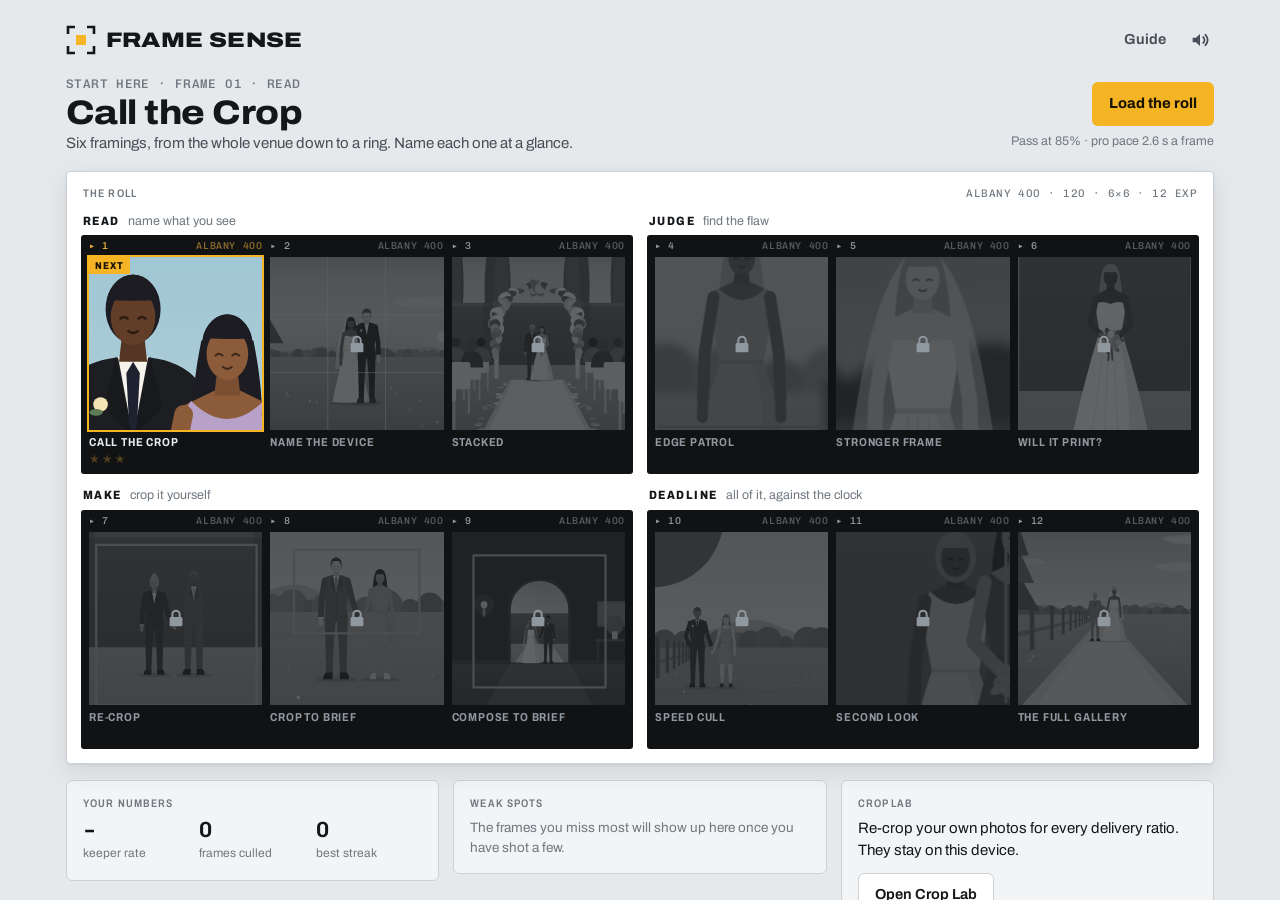
==== commit badca18a: "Frame Sense: polish pass and README Next-up action leads the home screen, the whole roll shows at on" ====
--- a/frame-sense/index.html
+++ b/frame-sense/index.html
@@ -109,6 +109,8 @@
 .brand h1 { font: 850 clamp(17px, 4.7vw, 21px)/1 var(--font-display); font-stretch: 122%; letter-spacing: .01em; text-transform: uppercase; white-space: nowrap; }
 .mast-tools { display: flex; gap: 2px; margin-right: -8px; }
 .mast-tools .btn { padding-inline: 9px; }
+.mast-tools .btn.icon { width: 44px; padding: 0; }
+.mast { flex-wrap: nowrap; }
 
 .sheet { background: var(--raise); border: 1px solid var(--line); border-radius: 4px; padding: 14px; box-shadow: var(--shadow); min-width: 0; container: sheet / inline-size; margin-block: 16px; }
 .strips { display: grid; gap: 12px 14px; grid-template-columns: minmax(0, 1fr); }
@@ -169,6 +171,7 @@
 @media (max-width: 820px) { .brief-grid { grid-template-columns: minmax(0, 1fr); } }
 .plate { background: var(--stage); border-radius: 4px; padding: 14px; color: var(--stage-ink); min-width: 0; }
 .plate svg { width: 100%; height: auto; }
+.plate > svg { max-height: 560px; margin-inline: auto; }
 .plate-grid { display: grid; grid-template-columns: repeat(3, minmax(0, 1fr)); gap: 10px; }
 @media (max-width: 520px) { .plate-grid { grid-template-columns: repeat(2, minmax(0, 1fr)); } }
 .plate-grid figure { min-width: 0; }
@@ -363,7 +366,7 @@
 .segs { display: flex; flex-wrap: wrap; gap: 6px; }
 .seg { min-height: 38px; padding: 6px 11px; border: 1px solid var(--line); border-radius: 6px; background: var(--raise); font: 600 12.5px/1 var(--font-data); }
 .seg[aria-pressed="true"] { background: var(--ink); color: var(--bg); border-color: var(--ink); }
-.sheet-out { display: grid; grid-template-columns: repeat(auto-fill, minmax(120px, 1fr)); gap: 10px; }
+.sheet-out { display: grid; grid-template-columns: repeat(auto-fill, minmax(110px, 1fr)); gap: 10px; align-items: end; }
 .sheet-out figure { min-width: 0; }
 .sheet-out canvas { width: 100%; height: auto; display: block; background: #000; }
 .sheet-out figcaption { font: 500 11.5px/1.3 var(--font-data); color: var(--ink-2); padding-top: 4px; }
@@ -383,7 +386,7 @@
         </div>
         <div class="mast-tools">
           <button class="btn btn-quiet" id="btnGuide" type="button">Guide</button>
-          <button class="btn btn-quiet" id="btnSound" type="button" aria-pressed="true">Sound on</button>
+          <button class="btn btn-quiet icon" id="btnSound" type="button" aria-pressed="true" aria-label="Sound"></button>
         </div>
       </header>
       <div id="nextUp"></div>
@@ -2961,7 +2964,7 @@
   const f = figure(Object.assign(p, { cx: 380, footY: 960, h: 880, armL: 'down', armR: 'down' }));
   const safe = [['mid-chest', CUT.tight, 'Tight'], ['below the waist', CUT.waist, 'Waist-up'], ['mid-thigh', CUT.threeq, 'Three-quarter'], ['mid-shin', CUT.shin, ''], ['under the feet', 1.035, 'Full-length']];
   const avoid = [['neck', 0.14], ['elbows', 0.358], ['wrists', 0.495], ['knees', 0.725], ['ankles', 0.945]];
-  let s = `<rect x="0" y="0" width="760" height="1040" fill="#17191c"/>` + f.svg;
+  let s = f.svg;
   const fs = 21;
   for (const a of avoid) {
     const y = f.y(a[1]);
@@ -2982,8 +2985,7 @@
 function ratioDiagram() {
   const W = 900, H = 600, ox = 30, oy = 40;
   const rows = [['7:5', 1.4, '5×7'], ['5:4', 1.25, '8×10'], ['1:1', 1, 'square'], ['4:5', 0.8, 'IG portrait'], ['9:16', 9 / 16, 'Reel']];
-  let s = `<rect x="0" y="0" width="${W + 60}" height="${H + 150}" fill="#17191c"/>`;
-  s += `<rect x="${ox}" y="${oy}" width="${W}" height="${H}" fill="#2a2f35"/>`;
+  let s = `<rect x="${ox}" y="${oy}" width="${W}" height="${H}" fill="#2a2f35"/>`;
   rows.forEach((r, i) => {
     const w = H * r[1], x = ox + (W - w) / 2;
     s += `<rect x="${r1(x)}" y="${oy}" width="${r1(w)}" height="${H}" fill="#fff" fill-opacity="${0.05 + i * 0.012}" stroke="var(--marker)" stroke-width="2"/>`;
@@ -3390,7 +3392,7 @@
   const out = [];
   for (const tag of Object.keys(P.tags)) {
     const t = P.tags[tag];
-    if (!t.last || t.last.length < 3) continue;
+    if (!t.last || t.last.length < 2) continue;
     const miss = t.last.split('').filter(c => c === '0').length / t.last.length;
     if (miss >= 0.2) out.push({ tag, miss, n: t.last.length });
   }
@@ -3541,8 +3543,12 @@
   byId('foot').innerHTML = `<span>${Sync.state === 'synced' ? 'Progress is saved to your Claude account.' : 'Progress is saved in this browser.'}</span>` +
     `<button type="button" id="btnOpenAll">${P.settings.openAll ? 'Lock frames again' : 'Open every frame'}</button><button type="button" id="btnReset">Reset progress</button>`;
   const sb = byId('btnSound');
-  sb.setAttribute('aria-pressed', P.settings.sound !== false ? 'true' : 'false');
-  sb.textContent = P.settings.sound !== false ? 'Sound on' : 'Sound off';
+  const snd = P.settings.sound !== false;
+  sb.setAttribute('aria-pressed', snd ? 'true' : 'false');
+  sb.setAttribute('aria-label', snd ? 'Sound is on. Turn it off.' : 'Sound is off. Turn it on.');
+  sb.title = snd ? 'Sound on' : 'Sound off';
+  sb.innerHTML = `<svg viewBox="0 0 24 24" width="22" height="22" aria-hidden="true"><path d="M4 9.5h3.5L12 5.5v13l-4.5-4H4z" fill="currentColor"/>` +
+    (snd ? `<path d="M15.5 8.8a4.6 4.6 0 0 1 0 6.4M18 6.3a8.2 8.2 0 0 1 0 11.4" fill="none" stroke="currentColor" stroke-width="2" stroke-linecap="round"/>` : `<path d="M16 9.5l5 5M21 9.5l-5 5" fill="none" stroke="currentColor" stroke-width="2" stroke-linecap="round"/>`) + `</svg>`;
 }
 function onSyncChange() { if (App.screen === 'home') renderHome(); }
 
@@ -4122,6 +4128,7 @@
   const maxW = Math.min(p.w, p.h * a), maxH = maxW / a;
   const ix = Math.max(0, Math.min(rRight(S), rRight(c)) - Math.max(S.x, c.x)), iy = Math.max(0, Math.min(rBottom(S), rBottom(c)) - Math.max(S.y, c.y));
   const cover = (ix * iy) / (S.w * S.h), whole = cover > 0.985, canFit = S.w <= maxW && S.h <= maxH;
+  if (cover < 0.02) return { score: 0, notes: [note(false, 'Your subject is outside this crop. Move the box over them.', 0, 100)] };
   if (whole) notes.push(note(true, 'Your subject is whole.', 40, 40));
   else if (!canFit) notes.push(note('part', `This ratio cannot hold the whole subject from this frame. Your crop keeps ${Math.round(cover * 100)}% of it.`, 40 * cover, 40));
   else notes.push(note(false, `The crop cuts into your subject and keeps ${Math.round(cover * 100)}% of it.`, 40 * Math.max(0, cover - 0.5), 40));
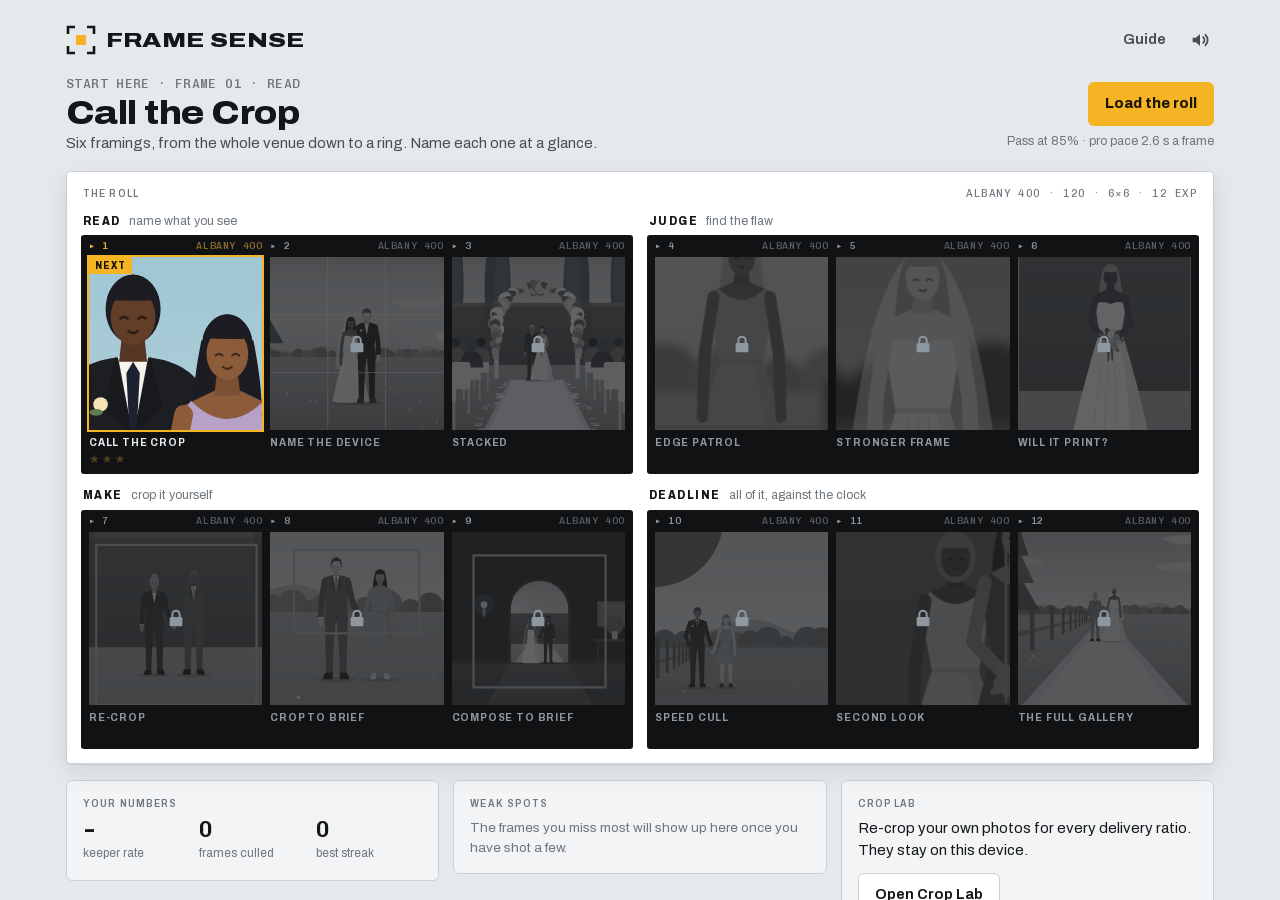
==== commit 5cb3edc1: "Frame Sense: self-contained local file, and notes on hosting it yourself index.html now carries its " ====
--- a/frame-sense/index.html
+++ b/frame-sense/index.html
@@ -9,7 +9,11 @@
 <!-- Frame Sense. Generated by build.mjs from the files in src/. Edit those, then run: node build.mjs -->
 <title>Frame Sense</title>
 <meta name="claude:viewport-fit-sides" content="cover">
-<link rel="stylesheet" href="https://fonts.googleapis.com/css2?family=Archivo:wdth,wght@62..125,100..900&family=Chivo+Mono:wght@400;500;600&display=swap">
+<style>
+/* Typefaces: Archivo and Chivo Mono by Omnibus-Type, SIL Open Font License 1.1 (openfontlicense.org). */
+@font-face{font-family:'Archivo';font-style:normal;font-display:swap;font-weight:100 900;font-stretch:62% 125%;src:url([data-uri]) format('woff2');unicode-range:U+0000-00FF,U+0131,U+0152-0153,U+02BB-02BC,U+02C6,U+02DA,U+02DC,U+0304,U+0308,U+0329,U+2000-206F,U+20AC,U+2122,U+2191,U+2193,U+2212,U+2215,U+FEFF,U+FFFD}
+@font-face{font-family:'Chivo Mono';font-style:normal;font-display:swap;font-weight:400 600;src:url([data-uri]) format('woff2');unicode-range:U+0000-00FF,U+0131,U+0152-0153,U+02BB-02BC,U+02C6,U+02DA,U+02DC,U+0304,U+0308,U+0329,U+2000-206F,U+20AC,U+2122,U+2191,U+2193,U+2212,U+2215,U+FEFF,U+FFFD}
+</style>
 <style>
 /* Layout: a contact sheet on a light table. One roll of twelve 6x6 frames is the level map;
    a drill is a viewfinder — black stage, frame lines, a data strip underneath. */
@@ -3353,7 +3357,13 @@
   if (!Sync.doc || Sync.busy || !Sync.dirty) return;
   Sync.busy = true; Sync.dirty = false;
   try { await Sync.doc.set(JSON.parse(JSON.stringify(P))); Sync.state = 'synced'; }
-  catch (e) { Sync.state = 'local'; }
+  catch (e) {
+    /* A viewer who may not write (for example someone the page was shared with view-only)
+       is refused here. Stop asking for the rest of the visit; the browser copy carries on. */
+    Sync.state = 'local';
+    const code = e && e.code;
+    if (code !== 'unavailable' && code !== 'resource_exhausted') Sync.doc = null;
+  }
   Sync.busy = false;
   if (Sync.dirty) pushRemote();
   if (typeof onSyncChange === 'function') onSyncChange();
@@ -3370,7 +3380,8 @@
     const snap = await doc.get();
     const before = JSON.stringify(P.levels) + JSON.stringify(P.totals);
     if (snap && snap.exists) P = mergeProgress(P, snap.data());
-    Sync.doc = doc; Sync.state = 'synced';
+    Sync.doc = doc;
+    Sync.state = snap && snap.exists ? 'synced' : 'local';   /* only claim it once the account copy is known to exist */
     saveLocal();
     const after = JSON.stringify(P.levels) + JSON.stringify(P.totals);
     if (!snap || !snap.exists || before !== after || JSON.stringify(snap.data().levels || {}) !== JSON.stringify(P.levels)) { Sync.dirty = true; pushRemote(); }
